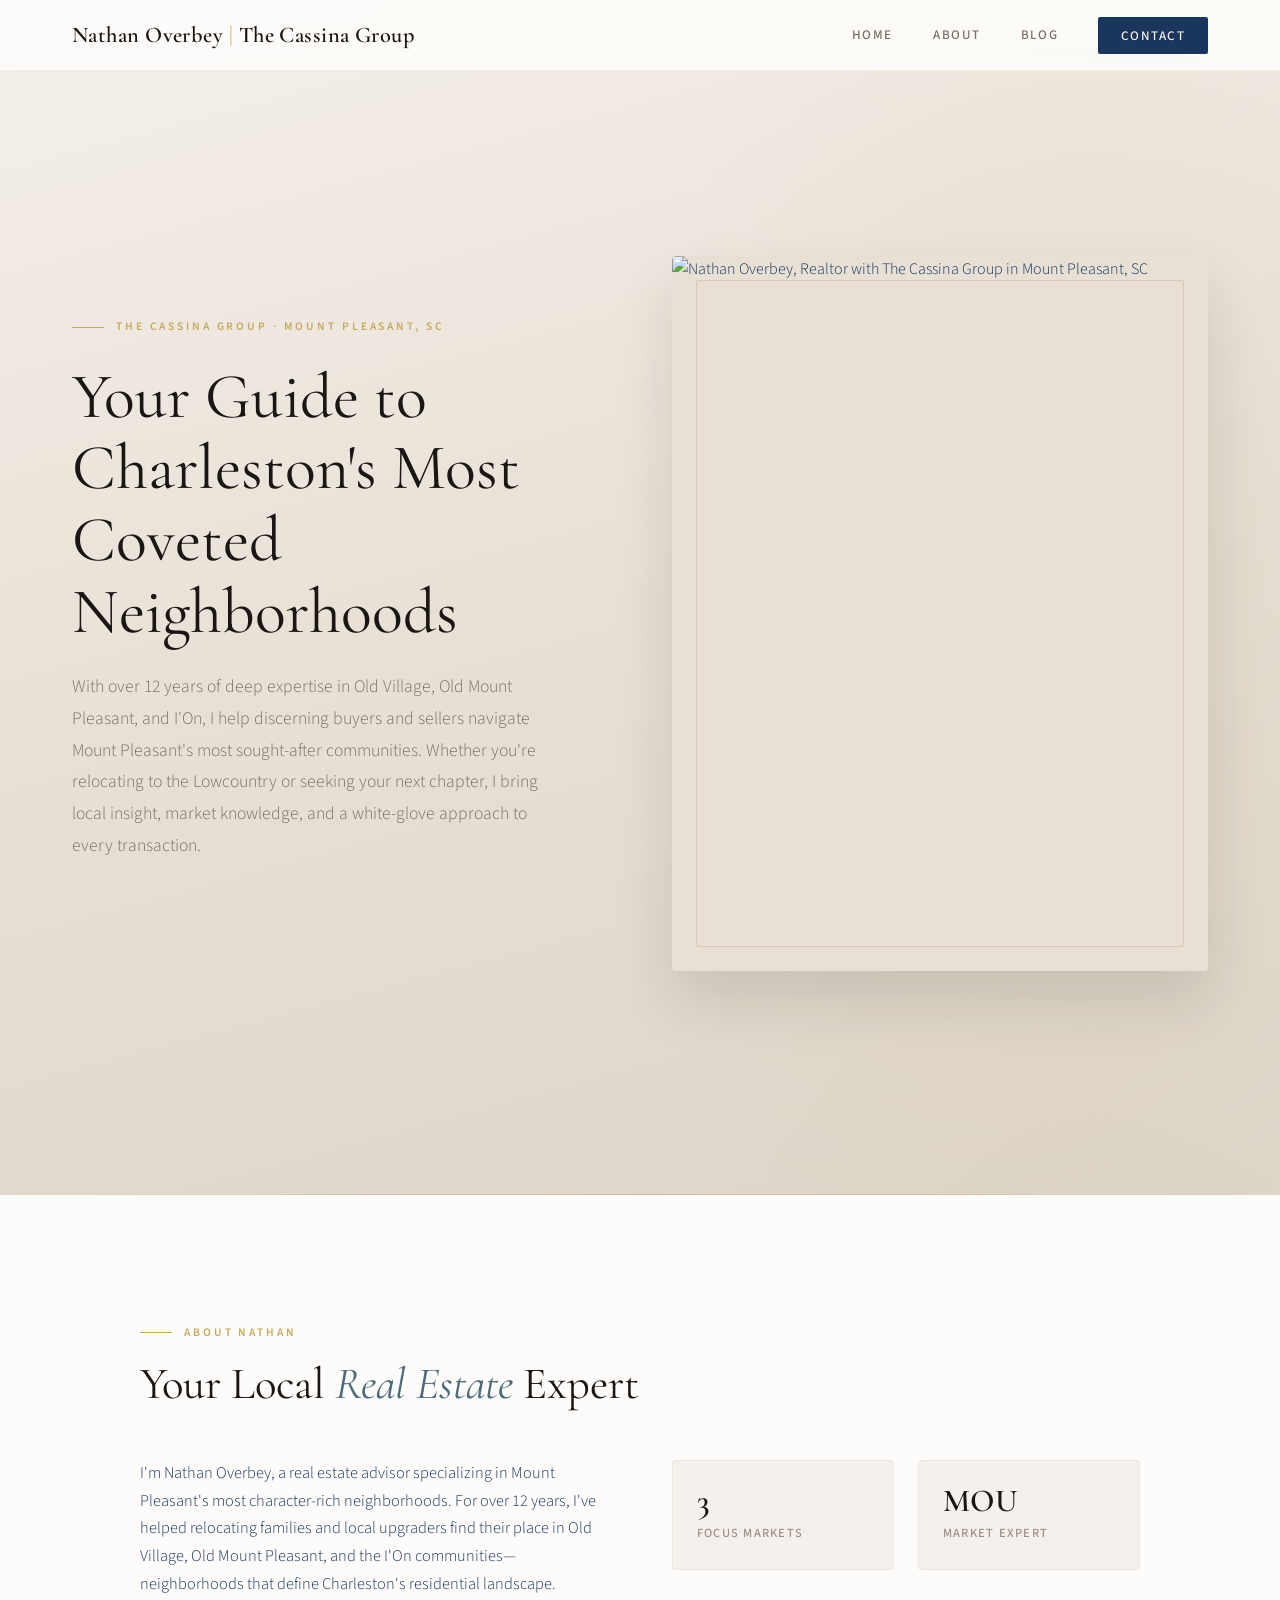
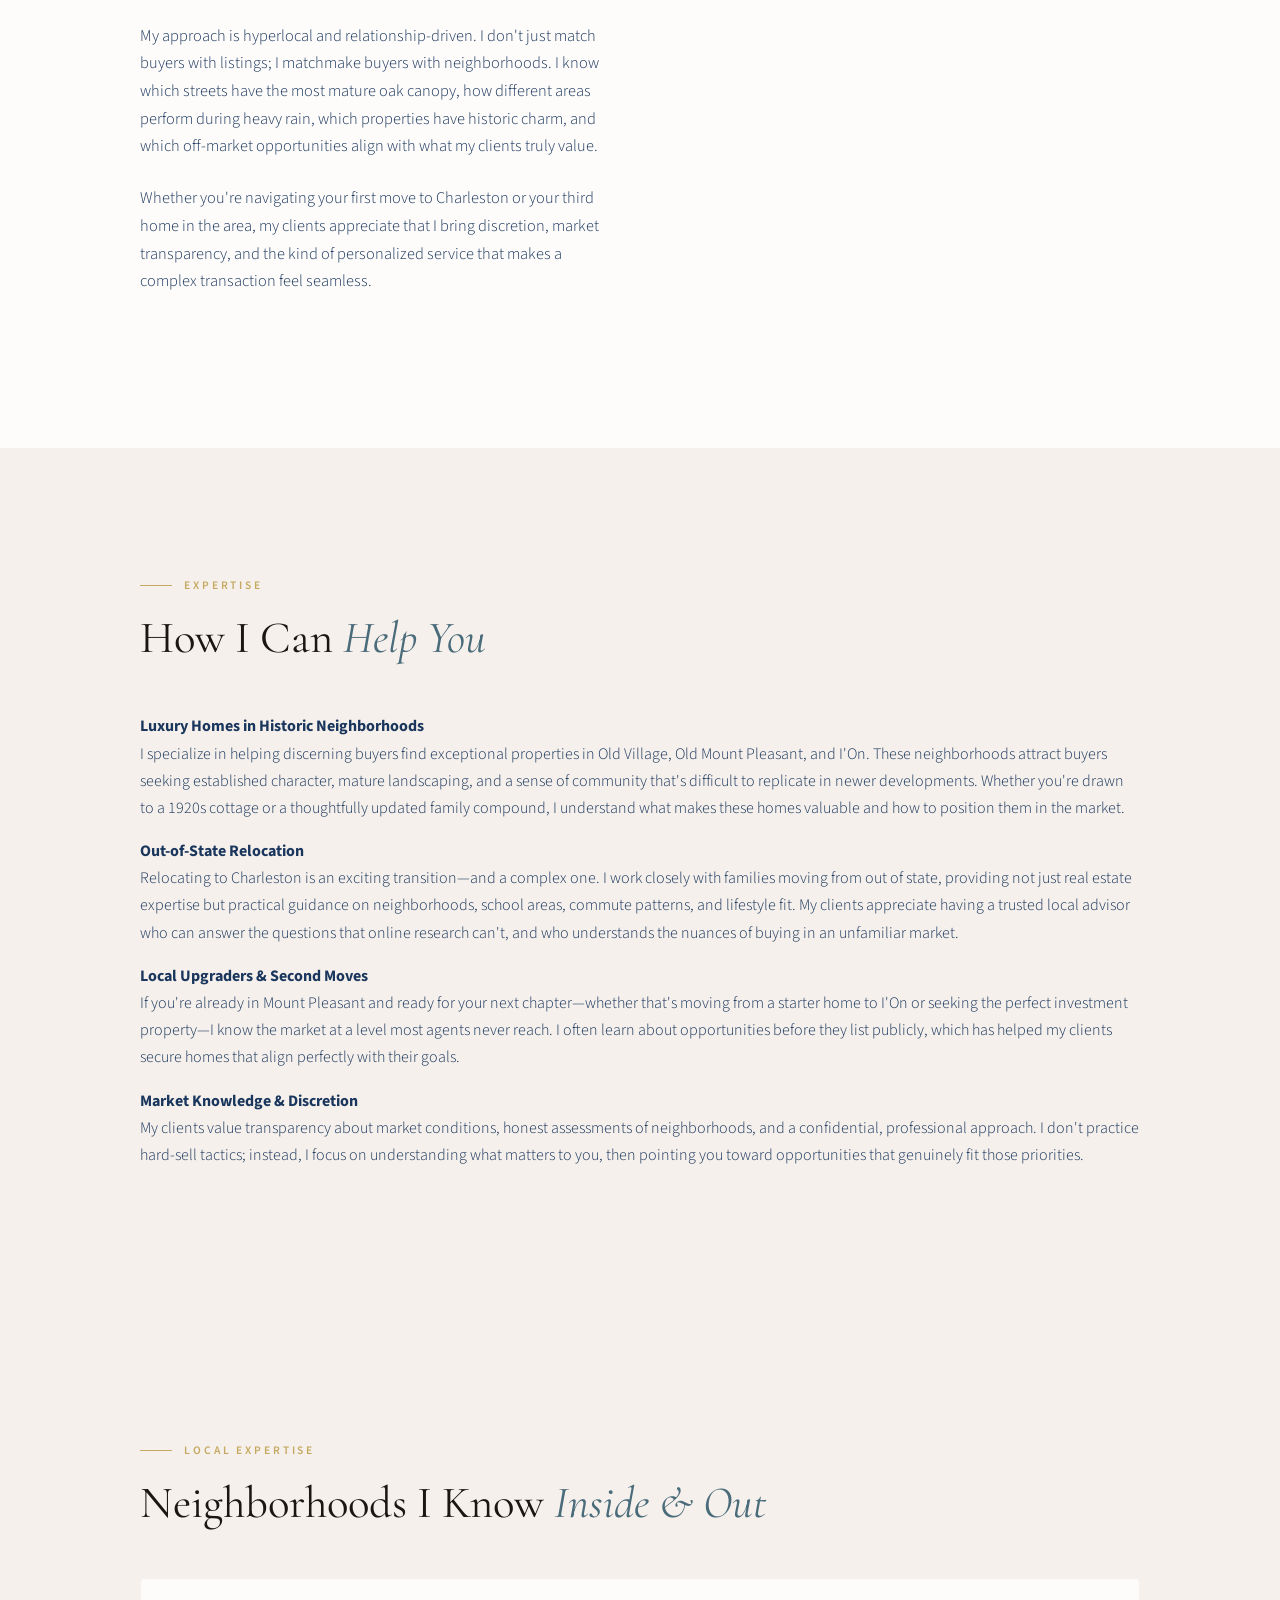
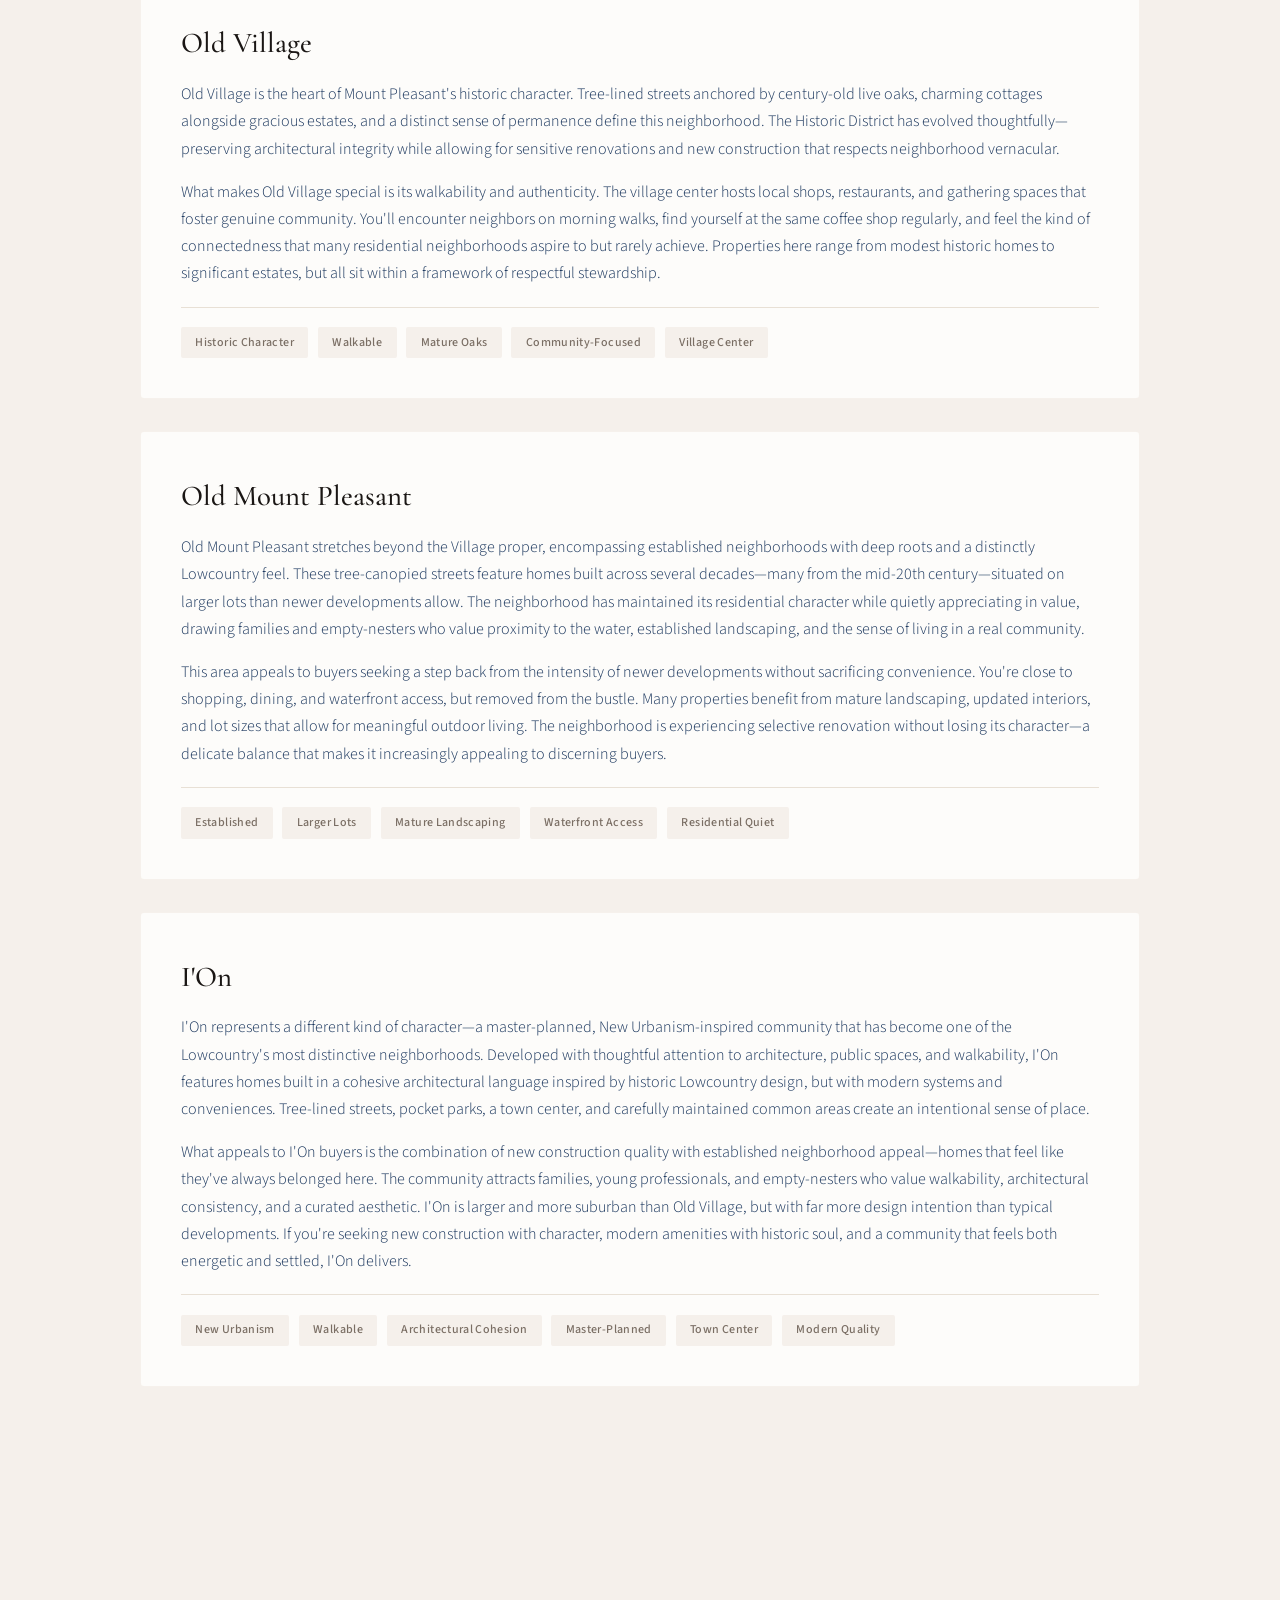
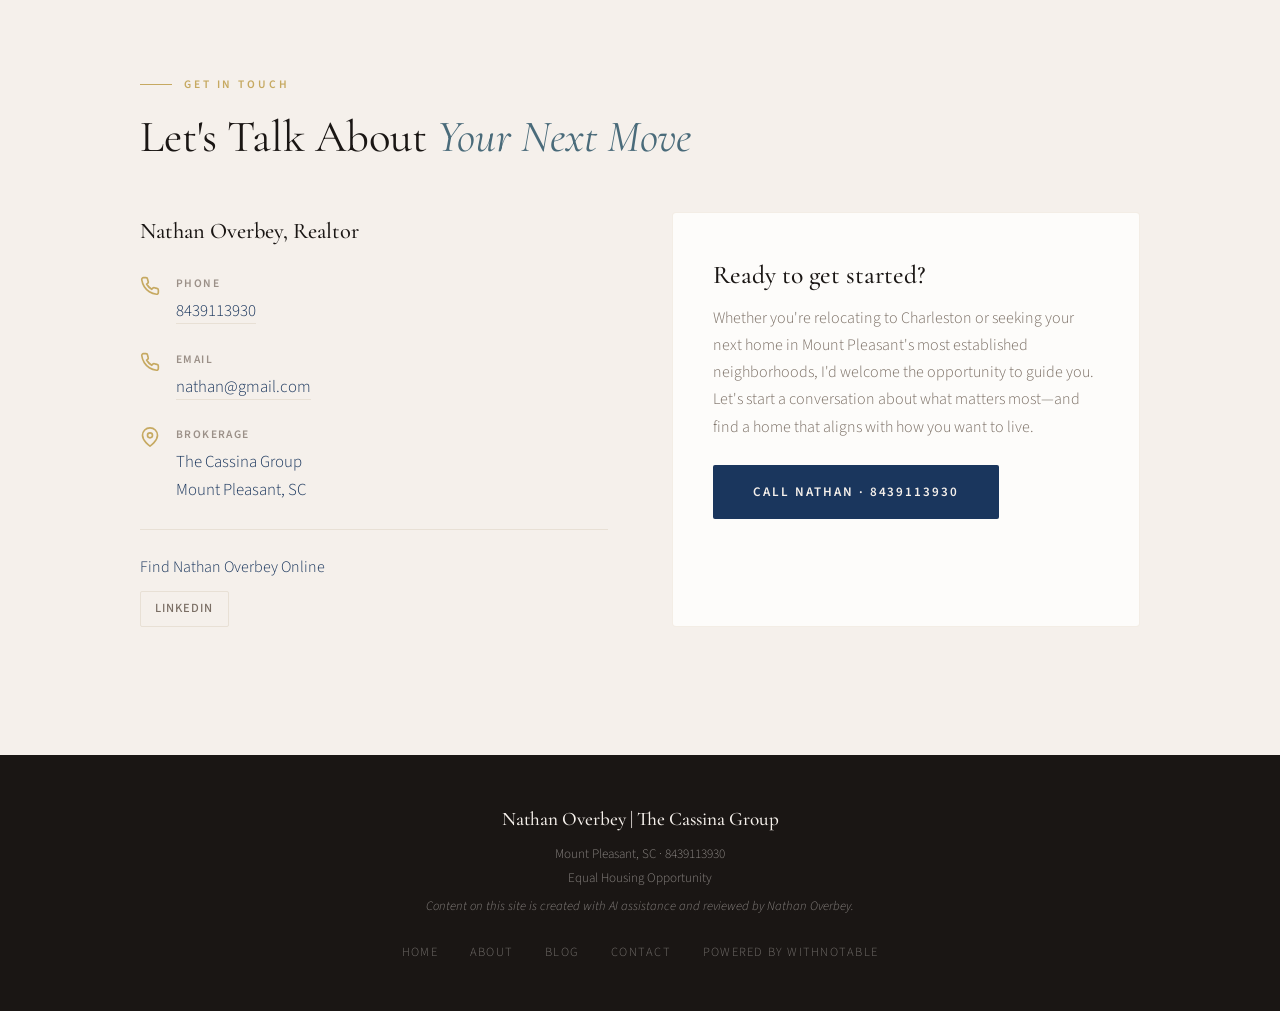
==== index.html @ 2aa5ebca "Initial site deployment via withNotable" ====
<!DOCTYPE html>
<html lang="en">
<head>
    <meta charset="UTF-8">
    <meta name="viewport" content="width=device-width, initial-scale=1.0">
    <title>Nathan Overbey | Mount Pleasant Real Estate — Old Village, I'On</title>
    <meta name="description" content="Nathan Overbey specializes in Old Village, Old Mount Pleasant, and I'On. 12 years expertise helping luxury buyers find their perfect Mount Pleasant home.">
    <meta name="author" content="Nathan Overbey">
    <meta property="og:title" content="Nathan Overbey | Mount Pleasant Real Estate — Old Village, I'On">
    <meta property="og:description" content="Nathan Overbey specializes in Old Village, Old Mount Pleasant, and I'On. 12 years expertise helping luxury buyers find their perfect Mount Pleasant home.">
    <meta property="og:type" content="website">
    <link rel="preconnect" href="https://fonts.googleapis.com">
    <link rel="preconnect" href="https://fonts.gstatic.com" crossorigin>
    <link href="https://fonts.googleapis.com/css2?family=Cormorant+Garamond:ital,wght@0,400;0,500;0,600;0,700;1,400;1,500&family=Source+Sans+3:wght@300;400;500;600&display=swap" rel="stylesheet">
    <link rel="stylesheet" href="css/styles.css">
    <script type="application/ld+json">
{"@context": "https://schema.org", "@type": "RealEstateAgent", "name": "Nathan Overbey", "image": "https://example.com/images/nathan-overbey.jpg", "description": "Real estate specialist in Mount Pleasant's most coveted neighborhoods with 12 years of hyperlocal expertise", "address": {"@type": "PostalAddress", "addressLocality": "Mount Pleasant", "addressRegion": "SC", "postalCode": "29464", "addressCountry": "US"}, "telephone": "8439113930", "email": "nathan@gmail.com", "url": "https://example.com", "sameAs": ["https://www.linkedin.com/nathanoverbey"], "knowsAbout": ["Old Village", "Old Mount Pleasant", "I'On", "Mount Pleasant Real Estate", "Charleston Luxury Homes", "Lowcountry Living"], "areaServed": [{"@type": "City", "name": "Mount Pleasant", "state": "SC"}, {"@type": "City", "name": "Charleston", "state": "SC"}], "affiliation": {"@type": "Organization", "name": "The Cassina Group"}, "award": ["Five Star Agent", "Top Producer"], "languageCode": ["en", "es"], "jobTitle": "Real Estate Advisor", "yearsOfExperience": "12"}
    </script>
</head>
<body>

    <nav id="navbar">
        <div class="nav-inner">
            <a href="index.html" class="nav-brand">Nathan Overbey <span>|</span> The Cassina Group</a>
            <ul class="nav-links">
                <li><a href="index.html">Home</a></li>
                <li><a href="about.html">About</a></li>
                <li><a href="blog/index.html">Blog</a></li>
                <li><a href="contact.html" class="nav-cta">Contact</a></li>
            </ul>
            <button class="nav-toggle" aria-label="Menu">
                <span></span><span></span><span></span>
            </button>
        </div>
    </nav>

    <!-- HERO -->
    <section class="hero" id="home">
        <div class="hero-inner">
            <div class="hero-content">
                <div class="hero-label">The Cassina Group · Mount Pleasant, SC</div>
                <h1 class="hero-title">Your Guide to Charleston's Most Coveted Neighborhoods</h1>
                <p class="hero-subtitle">With over 12 years of deep expertise in Old Village, Old Mount Pleasant, and I'On, I help discerning buyers and sellers navigate Mount Pleasant's most sought-after communities. Whether you're relocating to the Lowcountry or seeking your next chapter, I bring local insight, market knowledge, and a white-glove approach to every transaction.</p>
            </div>
            <div class="hero-photo">
                <div class="photo-frame">
                    <img src="https://ijkijbhayqvjpgawaogc.supabase.co/storage/v1/object/public/agent-assets/efa6696c-0abc-4304-bff8-26263e5d5e15/1773934019090.jpeg" alt="Nathan Overbey, Realtor with The Cassina Group in Mount Pleasant, SC" width="600" height="900" loading="eager">
                </div>
            </div>
        </div>
    </section>

    <!-- ABOUT -->
    <section class="about" id="about">
        <div class="section-inner">
            <div class="section-label">About Nathan</div>
            <h2 class="section-title">Your Local <em>Real Estate</em> Expert</h2>
            <div class="about-grid">
                <div class="about-text fade-in">
                    <p>I'm Nathan Overbey, a real estate advisor specializing in Mount Pleasant's most character-rich neighborhoods. For over 12 years, I've helped relocating families and local upgraders find their place in Old Village, Old Mount Pleasant, and the I'On communities—neighborhoods that define Charleston's residential landscape.</p><p>My approach is hyperlocal and relationship-driven. I don't just match buyers with listings; I matchmake buyers with neighborhoods. I know which streets have the most mature oak canopy, how different areas perform during heavy rain, which properties have historic charm, and which off-market opportunities align with what my clients truly value.</p><p>Whether you're navigating your first move to Charleston or your third home in the area, my clients appreciate that I bring discretion, market transparency, and the kind of personalized service that makes a complex transaction feel seamless.</p>
                </div>
                <div class="about-stats fade-in">
                    <div class="stat-card">
                        <div class="stat-value">3</div>
                        <div class="stat-label">Focus Markets</div>
                    </div>
                    <div class="stat-card">
                        <div class="stat-value">MOU</div>
                        <div class="stat-label">Market Expert</div>
                    </div>
                </div>
            </div>
        </div>
    </section>

    <!-- SPECIALTIES -->
    <section class="specialties">
        <div class="section-inner">
            <div class="section-label">Expertise</div>
            <h2 class="section-title">How I Can <em>Help You</em></h2>
            <div class="specialties-content fade-in">
                <p><strong>Luxury Homes in Historic Neighborhoods</strong><br>I specialize in helping discerning buyers find exceptional properties in Old Village, Old Mount Pleasant, and I'On. These neighborhoods attract buyers seeking established character, mature landscaping, and a sense of community that's difficult to replicate in newer developments. Whether you're drawn to a 1920s cottage or a thoughtfully updated family compound, I understand what makes these homes valuable and how to position them in the market.</p><p><strong>Out-of-State Relocation</strong><br>Relocating to Charleston is an exciting transition—and a complex one. I work closely with families moving from out of state, providing not just real estate expertise but practical guidance on neighborhoods, school areas, commute patterns, and lifestyle fit. My clients appreciate having a trusted local advisor who can answer the questions that online research can't, and who understands the nuances of buying in an unfamiliar market.</p><p><strong>Local Upgraders & Second Moves</strong><br>If you're already in Mount Pleasant and ready for your next chapter—whether that's moving from a starter home to I'On or seeking the perfect investment property—I know the market at a level most agents never reach. I often learn about opportunities before they list publicly, which has helped my clients secure homes that align perfectly with their goals.</p><p><strong>Market Knowledge & Discretion</strong><br>My clients value transparency about market conditions, honest assessments of neighborhoods, and a confidential, professional approach. I don't practice hard-sell tactics; instead, I focus on understanding what matters to you, then pointing you toward opportunities that genuinely fit those priorities.</p>
            </div>
        </div>
    </section>

    <!-- NEIGHBORHOODS -->
    <section class="neighborhoods" id="neighborhoods">
        <div class="section-inner">
            <div class="section-label">Local Expertise</div>
            <h2 class="section-title">Neighborhoods I Know <em>Inside &amp; Out</em></h2>
            <div class="neighborhood-card fade-in"><h3>Old Village</h3><p>Old Village is the heart of Mount Pleasant's historic character. Tree-lined streets anchored by century-old live oaks, charming cottages alongside gracious estates, and a distinct sense of permanence define this neighborhood. The Historic District has evolved thoughtfully—preserving architectural integrity while allowing for sensitive renovations and new construction that respects neighborhood vernacular.</p><p>What makes Old Village special is its walkability and authenticity. The village center hosts local shops, restaurants, and gathering spaces that foster genuine community. You'll encounter neighbors on morning walks, find yourself at the same coffee shop regularly, and feel the kind of connectedness that many residential neighborhoods aspire to but rarely achieve. Properties here range from modest historic homes to significant estates, but all sit within a framework of respectful stewardship.</p><div class="neighborhood-highlights"><span class="highlight-tag">Historic Character</span><span class="highlight-tag">Walkable</span><span class="highlight-tag">Mature Oaks</span><span class="highlight-tag">Community-Focused</span><span class="highlight-tag">Village Center</span></div></div><div class="neighborhood-card fade-in"><h3>Old Mount Pleasant</h3><p>Old Mount Pleasant stretches beyond the Village proper, encompassing established neighborhoods with deep roots and a distinctly Lowcountry feel. These tree-canopied streets feature homes built across several decades—many from the mid-20th century—situated on larger lots than newer developments allow. The neighborhood has maintained its residential character while quietly appreciating in value, drawing families and empty-nesters who value proximity to the water, established landscaping, and the sense of living in a real community.</p><p>This area appeals to buyers seeking a step back from the intensity of newer developments without sacrificing convenience. You're close to shopping, dining, and waterfront access, but removed from the bustle. Many properties benefit from mature landscaping, updated interiors, and lot sizes that allow for meaningful outdoor living. The neighborhood is experiencing selective renovation without losing its character—a delicate balance that makes it increasingly appealing to discerning buyers.</p><div class="neighborhood-highlights"><span class="highlight-tag">Established</span><span class="highlight-tag">Larger Lots</span><span class="highlight-tag">Mature Landscaping</span><span class="highlight-tag">Waterfront Access</span><span class="highlight-tag">Residential Quiet</span></div></div><div class="neighborhood-card fade-in"><h3>I'On</h3><p>I'On represents a different kind of character—a master-planned, New Urbanism-inspired community that has become one of the Lowcountry's most distinctive neighborhoods. Developed with thoughtful attention to architecture, public spaces, and walkability, I'On features homes built in a cohesive architectural language inspired by historic Lowcountry design, but with modern systems and conveniences. Tree-lined streets, pocket parks, a town center, and carefully maintained common areas create an intentional sense of place.</p><p>What appeals to I'On buyers is the combination of new construction quality with established neighborhood appeal—homes that feel like they've always belonged here. The community attracts families, young professionals, and empty-nesters who value walkability, architectural consistency, and a curated aesthetic. I'On is larger and more suburban than Old Village, but with far more design intention than typical developments. If you're seeking new construction with character, modern amenities with historic soul, and a community that feels both energetic and settled, I'On delivers.</p><div class="neighborhood-highlights"><span class="highlight-tag">New Urbanism</span><span class="highlight-tag">Walkable</span><span class="highlight-tag">Architectural Cohesion</span><span class="highlight-tag">Master-Planned</span><span class="highlight-tag">Town Center</span><span class="highlight-tag">Modern Quality</span></div></div>
        </div>
    </section>

    

    

    <!-- CONTACT -->
    <section class="contact" id="contact">
        <div class="section-inner">
            <div class="section-label">Get In Touch</div>
            <h2 class="section-title">Let's Talk About <em>Your Next Move</em></h2>
            <div class="contact-grid">

            <div class="contact-info">
                <h3>Nathan Overbey, Realtor</h3>
                <div class="contact-detail">
                    <svg viewBox="0 0 24 24" fill="none" stroke="currentColor" stroke-width="2"><path d="M22 16.92v3a2 2 0 01-2.18 2 19.79 19.79 0 01-8.63-3.07 19.5 19.5 0 01-6-6 19.79 19.79 0 01-3.07-8.67A2 2 0 014.11 2h3a2 2 0 012 1.72c.127.96.361 1.903.7 2.81a2 2 0 01-.45 2.11L8.09 9.91a16 16 0 006 6l1.27-1.27a2 2 0 012.11-.45c.907.339 1.85.573 2.81.7A2 2 0 0122 16.92z"/></svg>
                    <div>
                        <div class="detail-label">Phone</div>
                        <div class="detail-value"><a href="tel:8439113930">8439113930</a></div>
                    </div>
                </div>
                <div class="contact-detail">
                    <svg viewBox="0 0 24 24" fill="none" stroke="currentColor" stroke-width="2"><path d="M22 16.92v3a2 2 0 01-2.18 2 19.79 19.79 0 01-8.63-3.07 19.5 19.5 0 01-6-6 19.79 19.79 0 01-3.07-8.67A2 2 0 014.11 2h3a2 2 0 012 1.72c.127.96.361 1.903.7 2.81a2 2 0 01-.45 2.11L8.09 9.91a16 16 0 006 6l1.27-1.27a2 2 0 012.11-.45c.907.339 1.85.573 2.81.7A2 2 0 0122 16.92z"/></svg>
                    <div>
                        <div class="detail-label">Email</div>
                        <div class="detail-value"><a href="mailto:nathan@gmail.com">nathan@gmail.com</a></div>
                    </div>
                </div>
                <div class="contact-detail">
                    <svg viewBox="0 0 24 24" fill="none" stroke="currentColor" stroke-width="2"><path d="M21 10c0 7-9 13-9 13s-9-6-9-13a9 9 0 0118 0z"/><circle cx="12" cy="10" r="3"/></svg>
                    <div>
                        <div class="detail-label">Brokerage</div>
                        <div class="detail-value">The Cassina Group<br>Mount Pleasant, SC</div>
                    </div>
                </div>
                
                <div class="contact-profiles">
                    <div class="detail-label" style="margin-bottom:0.6rem;">Find Nathan Overbey Online</div>
                    <div class="profile-links">
                        <a href="www.linkedin.com/nathanoverbey" target="_blank" rel="noopener noreferrer" class="profile-link">LinkedIn</a>
                    </div>
                </div>
            </div>
                <div class="contact-cta">
                    <h3>Ready to get started?</h3>
                    <p>Whether you're relocating to Charleston or seeking your next home in Mount Pleasant's most established neighborhoods, I'd welcome the opportunity to guide you. Let's start a conversation about what matters most—and find a home that aligns with how you want to live.</p>
                    <p style="margin-top:1.5rem;"><a href="tel:8439113930" class="btn-primary">Call Nathan · 8439113930</a></p>
                </div>
            </div>
        </div>
    </section>

    <footer>
        <div class="footer-brand">Nathan Overbey | The Cassina Group</div>
        <p>
            Mount Pleasant, SC · 8439113930<br>
            Equal Housing Opportunity
        </p>
        <p style="margin-top:4px;font-style:italic;font-size:0.8rem;">Content on this site is created with AI assistance and reviewed by Nathan Overbey.</p>
        <div class="footer-links">
            <a href="index.html">Home</a>
            <a href="about.html">About</a>
            <a href="blog/index.html">Blog</a>
            <a href="contact.html">Contact</a>
            <a href="https://withnotable.ai">Powered by withNotable</a>
        </div>
    </footer>

    <script>
        // Scroll-triggered fade-in
        const observer = new IntersectionObserver((entries) => {
            entries.forEach(entry => { if (entry.isIntersecting) entry.target.classList.add('visible'); });
        }, { threshold: 0.1, rootMargin: '0px 0px -50px 0px' });
        document.querySelectorAll('.fade-in').forEach(el => observer.observe(el));

        // Nav scroll state
        window.addEventListener('scroll', () => {
            document.getElementById('navbar').classList.toggle('scrolled', window.scrollY > 50);
        });

        // Hamburger menu
        const navToggle = document.querySelector('.nav-toggle');
        const navLinks = document.querySelector('.nav-links');
        if (navToggle && navLinks) {
            navToggle.addEventListener('click', () => {
                navLinks.classList.toggle('mobile-open');
                navToggle.classList.toggle('active');
            });
            navLinks.querySelectorAll('a').forEach(link => {
                link.addEventListener('click', () => {
                    navLinks.classList.remove('mobile-open');
                    navToggle.classList.remove('active');
                });
            });
        }
    </script>
</body>
</html>
---- css/styles.css ----
/* Notable Editorial v2 — withNotable.ai */
:root {
    --color-cream: #F5F0EB;
    --color-sand: #E8E0D5;
    --color-warm-gray: #9B9088;
    --color-driftwood: #7A6E64;
    --color-deep-earth: #1a365d;
    --color-ink: #1A1614;
    --color-ocean: #4A6B7A;
    --color-ocean-light: #6B8FA0;
    --color-gold: #c6a961;
    --color-gold-light: #D4B896;
    --color-white: #FDFCFA;

    --font-display: 'Cormorant Garamond', Georgia, serif;
    --font-body: 'Source Sans 3', 'Segoe UI', sans-serif;

    --space-xs: 0.5rem;
    --space-sm: 1rem;
    --space-md: 1.5rem;
    --space-lg: 3rem;
    --space-xl: 5rem;
    --space-2xl: 8rem;
}

*, *::before, *::after { box-sizing: border-box; margin: 0; padding: 0; }
html { scroll-behavior: smooth; font-size: 16px; }

body {
    font-family: var(--font-body);
    color: var(--color-deep-earth);
    background-color: var(--color-cream);
    line-height: 1.7;
    font-weight: 300;
    -webkit-font-smoothing: antialiased;
}

a { color: inherit; text-decoration: none; }
img { max-width: 100%; height: auto; display: block; }

/* ===== NAVIGATION ===== */
nav {
    position: fixed;
    top: 0;
    width: 100%;
    z-index: 100;
    background: rgba(253, 252, 250, 0.92);
    backdrop-filter: blur(20px);
    -webkit-backdrop-filter: blur(20px);
    border-bottom: 1px solid rgba(184, 149, 106, 0.15);
    transition: all 0.4s ease;
}
nav.scrolled { box-shadow: 0 4px 30px rgba(26, 22, 20, 0.06); }

.nav-inner {
    max-width: 1200px;
    margin: 0 auto;
    padding: 1rem 2rem;
    display: flex;
    justify-content: space-between;
    align-items: center;
}
.nav-brand {
    font-family: var(--font-display);
    font-size: 1.4rem;
    font-weight: 600;
    color: var(--color-ink);
    letter-spacing: 0.02em;
}
.nav-brand span { color: var(--color-gold); font-weight: 400; }

.nav-links {
    display: flex;
    list-style: none;
    gap: 2.5rem;
    align-items: center;
}
.nav-links a {
    font-family: var(--font-body);
    font-size: 0.82rem;
    font-weight: 500;
    color: var(--color-driftwood);
    text-transform: uppercase;
    letter-spacing: 0.12em;
    transition: color 0.3s ease;
}
.nav-links a:hover { color: var(--color-ink); }

.nav-cta {
    background: var(--color-deep-earth) !important;
    color: var(--color-cream) !important;
    padding: 0.6rem 1.4rem;
    border-radius: 2px;
    transition: background 0.3s ease !important;
}
.nav-cta:hover { background: var(--color-ink) !important; }

.nav-toggle {
    display: none;
    background: none;
    border: none;
    cursor: pointer;
    padding: 0.5rem;
}
.nav-toggle span {
    display: block;
    width: 24px;
    height: 2px;
    background: var(--color-ink);
    margin: 5px 0;
    transition: 0.3s;
}

/* ===== HERO ===== */
.hero {
    min-height: 100vh;
    display: flex;
    align-items: center;
    position: relative;
    overflow: hidden;
    background: linear-gradient(165deg, var(--color-cream) 0%, var(--color-sand) 50%, #DDD5C8 100%);
}
.hero::before {
    content: '';
    position: absolute;
    top: -20%;
    right: -10%;
    width: 60%;
    height: 140%;
    background: radial-gradient(ellipse, rgba(184, 149, 106, 0.08) 0%, transparent 70%);
    pointer-events: none;
}
.hero::after {
    content: '';
    position: absolute;
    bottom: 0;
    left: 0;
    right: 0;
    height: 1px;
    background: linear-gradient(90deg, transparent, var(--color-gold-light), transparent);
}

.hero-inner {
    max-width: 1200px;
    margin: 0 auto;
    padding: 8rem 2rem 6rem;
    display: grid;
    grid-template-columns: 1fr 1fr;
    gap: 4rem;
    align-items: center;
}
.hero-content { animation: fadeInUp 1s ease 0.3s both; }

.hero-label {
    font-family: var(--font-body);
    font-size: 0.72rem;
    font-weight: 600;
    text-transform: uppercase;
    letter-spacing: 0.25em;
    color: var(--color-gold);
    margin-bottom: var(--space-md);
    display: flex;
    align-items: center;
    gap: 0.75rem;
}
.hero-label::before {
    content: '';
    width: 2rem;
    height: 1px;
    background: var(--color-gold);
}

.hero-title {
    font-family: var(--font-display);
    font-size: clamp(2.8rem, 5vw, 4.2rem);
    font-weight: 400;
    line-height: 1.12;
    color: var(--color-ink);
    margin-bottom: var(--space-md);
}
.hero-title em { font-style: italic; color: var(--color-ocean); }

.hero-subtitle {
    font-size: 1.1rem;
    font-weight: 300;
    color: var(--color-driftwood);
    line-height: 1.8;
    max-width: 480px;
    margin-bottom: var(--space-lg);
}

.hero-credentials {
    display: flex;
    gap: 2rem;
    flex-wrap: wrap;
}
.credential {
    display: flex;
    align-items: center;
    gap: 0.5rem;
    font-size: 0.8rem;
    font-weight: 500;
    color: var(--color-driftwood);
}
.credential svg { width: 16px; height: 16px; color: var(--color-gold); }

.hero-photo { position: relative; animation: fadeInUp 1s ease 0.5s both; }
.photo-frame {
    position: relative;
    aspect-ratio: 3/4;
    background: var(--color-sand);
    border-radius: 4px;
    overflow: hidden;
    box-shadow: 0 30px 60px rgba(26, 22, 20, 0.12);
}
.photo-frame img {
    width: 100%;
    height: 100%;
    object-fit: cover;
    border-radius: 4px;
}
.photo-frame::after {
    content: '';
    position: absolute;
    top: 1.5rem;
    left: 1.5rem;
    right: 1.5rem;
    bottom: 1.5rem;
    border: 1px solid rgba(184, 149, 106, 0.3);
    border-radius: 2px;
    pointer-events: none;
}
.photo-placeholder {
    width: 100%;
    height: 100%;
    display: flex;
    flex-direction: column;
    align-items: center;
    justify-content: center;
    background: linear-gradient(145deg, var(--color-sand), #D6CCC1);
    color: var(--color-warm-gray);
    font-family: var(--font-display);
    font-size: 1.1rem;
    gap: 0.5rem;
    min-height: 400px;
}

/* ===== SECTIONS ===== */
section { padding: var(--space-2xl) 2rem; }
.section-inner { max-width: 1000px; margin: 0 auto; }
.section-wide { max-width: 1200px; margin: 0 auto; }

.section-label {
    font-family: var(--font-body);
    font-size: 0.72rem;
    font-weight: 600;
    text-transform: uppercase;
    letter-spacing: 0.25em;
    color: var(--color-gold);
    margin-bottom: var(--space-sm);
    display: flex;
    align-items: center;
    gap: 0.75rem;
}
.section-label::before {
    content: '';
    width: 2rem;
    height: 1px;
    background: var(--color-gold);
}

.section-title {
    font-family: var(--font-display);
    font-size: clamp(2rem, 3.5vw, 2.8rem);
    font-weight: 400;
    line-height: 1.2;
    color: var(--color-ink);
    margin-bottom: var(--space-lg);
}
.section-title em { font-style: italic; color: var(--color-ocean); }

/* ===== ABOUT ===== */
.about { background: var(--color-white); }
.about-grid {
    display: grid;
    grid-template-columns: 1fr 1fr;
    gap: 4rem;
    margin-top: var(--space-lg);
}
.about-text p {
    margin-bottom: 1.5rem;
    font-size: 1.02rem;
    color: var(--color-deep-earth);
}
.about-stats {
    display: grid;
    grid-template-columns: 1fr 1fr;
    gap: 1.5rem;
    align-content: start;
}
.stat-card {
    background: var(--color-cream);
    padding: 1.5rem;
    border-radius: 4px;
    border: 1px solid rgba(184, 149, 106, 0.12);
}
.stat-card .stat-value {
    font-family: var(--font-display);
    font-size: 2rem;
    font-weight: 600;
    color: var(--color-ink);
    line-height: 1;
}
.stat-card .stat-label {
    font-size: 0.78rem;
    font-weight: 500;
    color: var(--color-warm-gray);
    text-transform: uppercase;
    letter-spacing: 0.1em;
    margin-top: 0.4rem;
}

/* ===== SPECIALTIES ===== */
.specialties { background: var(--color-cream); }
.specialties-content { margin-top: var(--space-lg); }
.specialties-content p {
    margin-bottom: 1rem;
    font-size: 1rem;
    color: var(--color-deep-earth);
}

/* ===== NEIGHBORHOODS ===== */
.neighborhoods { background: var(--color-cream); }
.neighborhood-card {
    background: var(--color-white);
    border-radius: 4px;
    padding: 2.5rem;
    margin-bottom: 2rem;
    border: 1px solid rgba(184, 149, 106, 0.1);
    transition: box-shadow 0.4s ease;
}
.neighborhood-card:hover { box-shadow: 0 8px 40px rgba(26, 22, 20, 0.06); }
.neighborhood-card h3 {
    font-family: var(--font-display);
    font-size: 1.8rem;
    font-weight: 500;
    color: var(--color-ink);
    margin-bottom: 0.8rem;
}
.neighborhood-card p {
    font-size: 1rem;
    color: var(--color-deep-earth);
    margin-bottom: 1rem;
}
.neighborhood-highlights {
    display: flex;
    flex-wrap: wrap;
    gap: 0.6rem;
    margin-top: 1.2rem;
    padding-top: 1.2rem;
    border-top: 1px solid var(--color-sand);
}
.highlight-tag {
    font-size: 0.75rem;
    font-weight: 500;
    padding: 0.35rem 0.9rem;
    background: var(--color-cream);
    color: var(--color-driftwood);
    border-radius: 2px;
    letter-spacing: 0.03em;
}

/* ===== FAQ ===== */
.faq { background: var(--color-white); }
.faq-item {
    border-bottom: 1px solid var(--color-sand);
    padding: 2rem 0;
}
.faq-item:first-child { border-top: 1px solid var(--color-sand); }
.faq-question {
    font-family: var(--font-display);
    font-size: 1.35rem;
    font-weight: 500;
    color: var(--color-ink);
    cursor: pointer;
    display: flex;
    justify-content: space-between;
    align-items: center;
    gap: 1rem;
    background: none;
    border: none;
    width: 100%;
    text-align: left;
    padding: 0;
}
.faq-question::after {
    content: '+';
    font-family: var(--font-body);
    font-size: 1.5rem;
    font-weight: 300;
    color: var(--color-gold);
    flex-shrink: 0;
    transition: transform 0.3s ease;
}
.faq-item.open .faq-question::after { transform: rotate(45deg); }
.faq-answer {
    max-height: 0;
    overflow: hidden;
    transition: max-height 0.4s ease, padding 0.4s ease;
}
.faq-item.open .faq-answer {
    max-height: 500px;
    padding-top: 1rem;
}
.faq-answer p {
    font-size: 1rem;
    color: var(--color-deep-earth);
    line-height: 1.8;
}

/* ===== TESTIMONIALS ===== */
.testimonials {
    background: var(--color-deep-earth);
    color: var(--color-cream);
}
.testimonials .section-label { color: var(--color-gold-light); }
.testimonials .section-label::before { background: var(--color-gold-light); }
.testimonials .section-title { color: var(--color-cream); }

.testimonial-grid {
    display: grid;
    grid-template-columns: repeat(2, 1fr);
    gap: 2rem;
    margin-top: var(--space-lg);
}
.testimonial-card {
    background: rgba(253, 252, 250, 0.05);
    border: 1px solid rgba(253, 252, 250, 0.08);
    border-radius: 4px;
    padding: 2rem;
}
.testimonial-card blockquote {
    font-family: var(--font-display);
    font-size: 1.1rem;
    font-weight: 400;
    font-style: italic;
    line-height: 1.7;
    color: rgba(245, 240, 235, 0.9);
    margin-bottom: 1.2rem;
}
.testimonial-card cite {
    font-family: var(--font-body);
    font-style: normal;
    font-size: 0.82rem;
    font-weight: 500;
    color: var(--color-gold-light);
    letter-spacing: 0.05em;
}

/* ===== CONTACT ===== */
.contact { background: var(--color-cream); }
.contact-grid {
    display: grid;
    grid-template-columns: 1fr 1fr;
    gap: 4rem;
    margin-top: var(--space-lg);
}
.contact-info h3 {
    font-family: var(--font-display);
    font-size: 1.4rem;
    font-weight: 500;
    color: var(--color-ink);
    margin-bottom: 1.5rem;
}
.contact-detail {
    display: flex;
    align-items: flex-start;
    gap: 1rem;
    margin-bottom: 1.5rem;
}
.contact-detail svg {
    width: 20px;
    height: 20px;
    color: var(--color-gold);
    flex-shrink: 0;
    margin-top: 2px;
}
.contact-detail .detail-label {
    font-size: 0.72rem;
    font-weight: 600;
    text-transform: uppercase;
    letter-spacing: 0.12em;
    color: var(--color-warm-gray);
    margin-bottom: 0.2rem;
}
.contact-detail .detail-value {
    font-size: 1.05rem;
    color: var(--color-deep-earth);
}
.contact-detail .detail-value a {
    color: var(--color-deep-earth);
    border-bottom: 1px solid var(--color-sand);
    transition: border-color 0.3s ease;
}
.contact-detail .detail-value a:hover { border-color: var(--color-gold); }

.contact-profiles {
    margin-top: 1.5rem;
    padding-top: 1.5rem;
    border-top: 1px solid var(--color-sand);
}
.profile-links {
    display: flex;
    flex-wrap: wrap;
    gap: 0.5rem;
}
.profile-link {
    display: inline-block;
    font-size: 0.78rem;
    font-weight: 500;
    color: var(--color-driftwood);
    text-transform: uppercase;
    letter-spacing: 0.08em;
    padding: 0.4rem 0.9rem;
    border: 1px solid var(--color-sand);
    border-radius: 2px;
    transition: all 0.3s ease;
}
.profile-link:hover {
    color: var(--color-ink);
    border-color: var(--color-gold);
    background: rgba(184, 149, 106, 0.05);
}

.contact-cta {
    background: var(--color-white);
    padding: 2.5rem;
    border-radius: 4px;
    border: 1px solid rgba(184, 149, 106, 0.15);
}
.contact-cta h3 {
    font-family: var(--font-display);
    font-size: 1.6rem;
    font-weight: 500;
    color: var(--color-ink);
    margin-bottom: 0.5rem;
}
.contact-cta p {
    color: var(--color-driftwood);
    margin-bottom: 1.5rem;
}

.btn-primary {
    display: inline-block;
    background: var(--color-deep-earth);
    color: var(--color-cream);
    font-family: var(--font-body);
    font-size: 0.82rem;
    font-weight: 600;
    text-transform: uppercase;
    letter-spacing: 0.15em;
    padding: 1rem 2.5rem;
    border: none;
    border-radius: 2px;
    cursor: pointer;
    transition: background 0.3s ease;
}
.btn-primary:hover { background: var(--color-ink); }

/* ===== FOOTER ===== */
footer {
    background: var(--color-ink);
    color: rgba(245, 240, 235, 0.5);
    padding: 3rem 2rem;
    text-align: center;
}
.footer-brand {
    font-family: var(--font-display);
    font-size: 1.2rem;
    font-weight: 500;
    color: var(--color-cream);
    margin-bottom: 0.5rem;
}
footer p { font-size: 0.82rem; line-height: 1.8; }
.footer-links {
    display: flex;
    justify-content: center;
    gap: 2rem;
    margin-top: 1.5rem;
    flex-wrap: wrap;
}
.footer-links a {
    font-size: 0.78rem;
    color: rgba(245, 240, 235, 0.4);
    text-transform: uppercase;
    letter-spacing: 0.1em;
    transition: color 0.3s ease;
}
.footer-links a:hover { color: var(--color-gold-light); }

/* ===== BLOG INDEX ===== */
.page-header {
    padding: 10rem 2rem 4rem;
    background: linear-gradient(165deg, var(--color-cream) 0%, var(--color-sand) 50%, #DDD5C8 100%);
    position: relative;
}
.page-header::after {
    content: '';
    position: absolute;
    bottom: 0;
    left: 0;
    right: 0;
    height: 1px;
    background: linear-gradient(90deg, transparent, var(--color-gold-light), transparent);
}
.header-inner { max-width: 800px; margin: 0 auto; }
.page-label {
    font-size: 0.72rem;
    font-weight: 600;
    text-transform: uppercase;
    letter-spacing: 0.25em;
    color: var(--color-gold);
    margin-bottom: 1rem;
    display: flex;
    align-items: center;
    gap: 0.75rem;
}
.page-label::before { content: ''; width: 2rem; height: 1px; background: var(--color-gold); }
.page-title {
    font-family: var(--font-display);
    font-size: clamp(2.2rem, 4vw, 3.2rem);
    font-weight: 400;
    line-height: 1.15;
    color: var(--color-ink);
    margin-bottom: 1rem;
}
.page-title em { font-style: italic; color: var(--color-ocean); }
.page-subtitle {
    font-size: 1.1rem;
    font-weight: 300;
    color: var(--color-driftwood);
    max-width: 600px;
    line-height: 1.8;
}

.blog-section { padding: 5rem 2rem 8rem; }
.blog-grid { max-width: 900px; margin: 0 auto; }

.blog-card {
    display: grid;
    background: var(--color-white);
    border-radius: 4px;
    border: 1px solid rgba(184, 149, 106, 0.1);
    margin-bottom: 1.5rem;
    overflow: hidden;
    transition: box-shadow 0.4s ease, transform 0.3s ease;
    text-decoration: none;
    color: inherit;
}
.blog-card:hover {
    box-shadow: 0 12px 40px rgba(26, 22, 20, 0.08);
    transform: translateY(-2px);
}
.blog-card-body { padding: 2rem 2.5rem; }
.blog-card-meta {
    display: flex;
    align-items: center;
    gap: 1rem;
    margin-bottom: 0.8rem;
    flex-wrap: wrap;
}
.blog-card-category {
    font-size: 0.7rem;
    font-weight: 600;
    text-transform: uppercase;
    letter-spacing: 0.12em;
    color: var(--color-ocean);
    background: rgba(74, 107, 122, 0.08);
    padding: 0.25rem 0.7rem;
    border-radius: 2px;
}
.blog-card-date { font-size: 0.78rem; color: var(--color-warm-gray); }
.blog-card-title {
    font-family: var(--font-display);
    font-size: 1.6rem;
    font-weight: 500;
    color: var(--color-ink);
    line-height: 1.3;
    margin-bottom: 0.8rem;
    transition: color 0.3s ease;
}
.blog-card:hover .blog-card-title { color: var(--color-ocean); }
.blog-card-excerpt {
    font-size: 0.95rem;
    color: var(--color-driftwood);
    line-height: 1.7;
    margin-bottom: 1.2rem;
}
.blog-card-read {
    font-size: 0.78rem;
    font-weight: 600;
    text-transform: uppercase;
    letter-spacing: 0.12em;
    color: var(--color-gold);
    display: flex;
    align-items: center;
    gap: 0.5rem;
}
.blog-card-read svg { width: 14px; height: 14px; transition: transform 0.3s ease; }
.blog-card:hover .blog-card-read svg { transform: translateX(4px); }

.blog-card-author {
    padding: 1rem 2.5rem;
    border-top: 1px solid var(--color-sand);
}
.blog-card-author-name { font-size: 0.78rem; font-weight: 500; color: var(--color-deep-earth); }
.blog-card-author-title { font-size: 0.72rem; color: var(--color-warm-gray); }

/* ===== BLOG POST ARTICLE ===== */
.article-header {
    padding: 10rem 2rem 3rem;
    background: linear-gradient(165deg, var(--color-cream) 0%, var(--color-sand) 50%, #DDD5C8 100%);
    position: relative;
}
.article-header::after {
    content: '';
    position: absolute;
    bottom: 0;
    left: 0;
    right: 0;
    height: 1px;
    background: linear-gradient(90deg, transparent, var(--color-gold-light), transparent);
}
.article-header-inner { max-width: 760px; margin: 0 auto; }
.article-header .meta-line {
    font-size: 0.78rem;
    color: var(--color-warm-gray);
    margin-bottom: 1rem;
    display: flex;
    align-items: center;
    gap: 1rem;
}
.article-header h1 {
    font-family: var(--font-display);
    font-size: clamp(1.8rem, 3vw, 2.5rem);
    font-weight: 400;
    line-height: 1.2;
    color: var(--color-ink);
}

.article-body {
    max-width: 760px;
    margin: 0 auto;
    padding: 3rem 2rem 5rem;
}
.article-body p {
    margin-bottom: 1.5rem;
    font-size: 1.05rem;
    color: var(--color-deep-earth);
    line-height: 1.8;
}
.article-body h2 {
    font-family: var(--font-display);
    font-size: 1.8rem;
    font-weight: 500;
    color: var(--color-ink);
    margin: 2.5rem 0 1rem;
}
.article-body h3 {
    font-family: var(--font-display);
    font-size: 1.4rem;
    font-weight: 500;
    color: var(--color-ink);
    margin: 2rem 0 0.8rem;
}
.article-body ul, .article-body ol {
    margin: 0 0 1.5rem 1.5rem;
    color: var(--color-deep-earth);
}
.article-body li { margin-bottom: 0.5rem; font-size: 1.02rem; }
.article-body blockquote {
    border-left: 3px solid var(--color-gold);
    padding: 1rem 1.5rem;
    margin: 1.5rem 0;
    font-family: var(--font-display);
    font-size: 1.15rem;
    font-style: italic;
    color: var(--color-driftwood);
    background: var(--color-cream);
    border-radius: 0 4px 4px 0;
}

/* ===== ANIMATIONS ===== */
@keyframes fadeInUp {
    from { opacity: 0; transform: translateY(30px); }
    to { opacity: 1; transform: translateY(0); }
}
.fade-in {
    opacity: 0;
    transform: translateY(20px);
    transition: opacity 0.8s ease, transform 0.8s ease;
}
.fade-in.visible { opacity: 1; transform: translateY(0); }

/* ===== RESPONSIVE ===== */
@media (max-width: 768px) {
    .hero-inner {
        grid-template-columns: 1fr;
        padding: 7rem 1.5rem 4rem;
        gap: 2.5rem;
    }
    .hero-photo { order: -1; max-width: 300px; margin: 0 auto; }
    .about-grid { grid-template-columns: 1fr; gap: 2.5rem; }
    .testimonial-grid { grid-template-columns: 1fr; }
    .contact-grid { grid-template-columns: 1fr; gap: 2.5rem; }
    .nav-links { display: none; }
    .nav-links.mobile-open {
        display: flex;
        flex-direction: column;
        position: absolute;
        top: 100%;
        left: 0;
        right: 0;
        background: rgba(253, 252, 250, 0.98);
        backdrop-filter: blur(20px);
        -webkit-backdrop-filter: blur(20px);
        padding: 1.5rem 2rem 2rem;
        gap: 1.2rem;
        border-bottom: 1px solid rgba(184, 149, 106, 0.15);
        box-shadow: 0 8px 30px rgba(26, 22, 20, 0.08);
    }
    .nav-toggle { display: block; }
    .nav-toggle.active span:nth-child(1) { transform: rotate(45deg) translate(5px, 5px); }
    .nav-toggle.active span:nth-child(2) { opacity: 0; }
    .nav-toggle.active span:nth-child(3) { transform: rotate(-45deg) translate(5px, -5px); }
    section { padding: var(--space-xl) 1.5rem; }
    .page-header { padding: 8rem 1.5rem 3rem; }
    .blog-section { padding: 3rem 1.5rem 5rem; }
    .blog-card-body { padding: 1.5rem; }
    .blog-card-author { padding: 1rem 1.5rem; }
}

@media print {
    nav { position: static; }
    .hero { min-height: auto; }
}
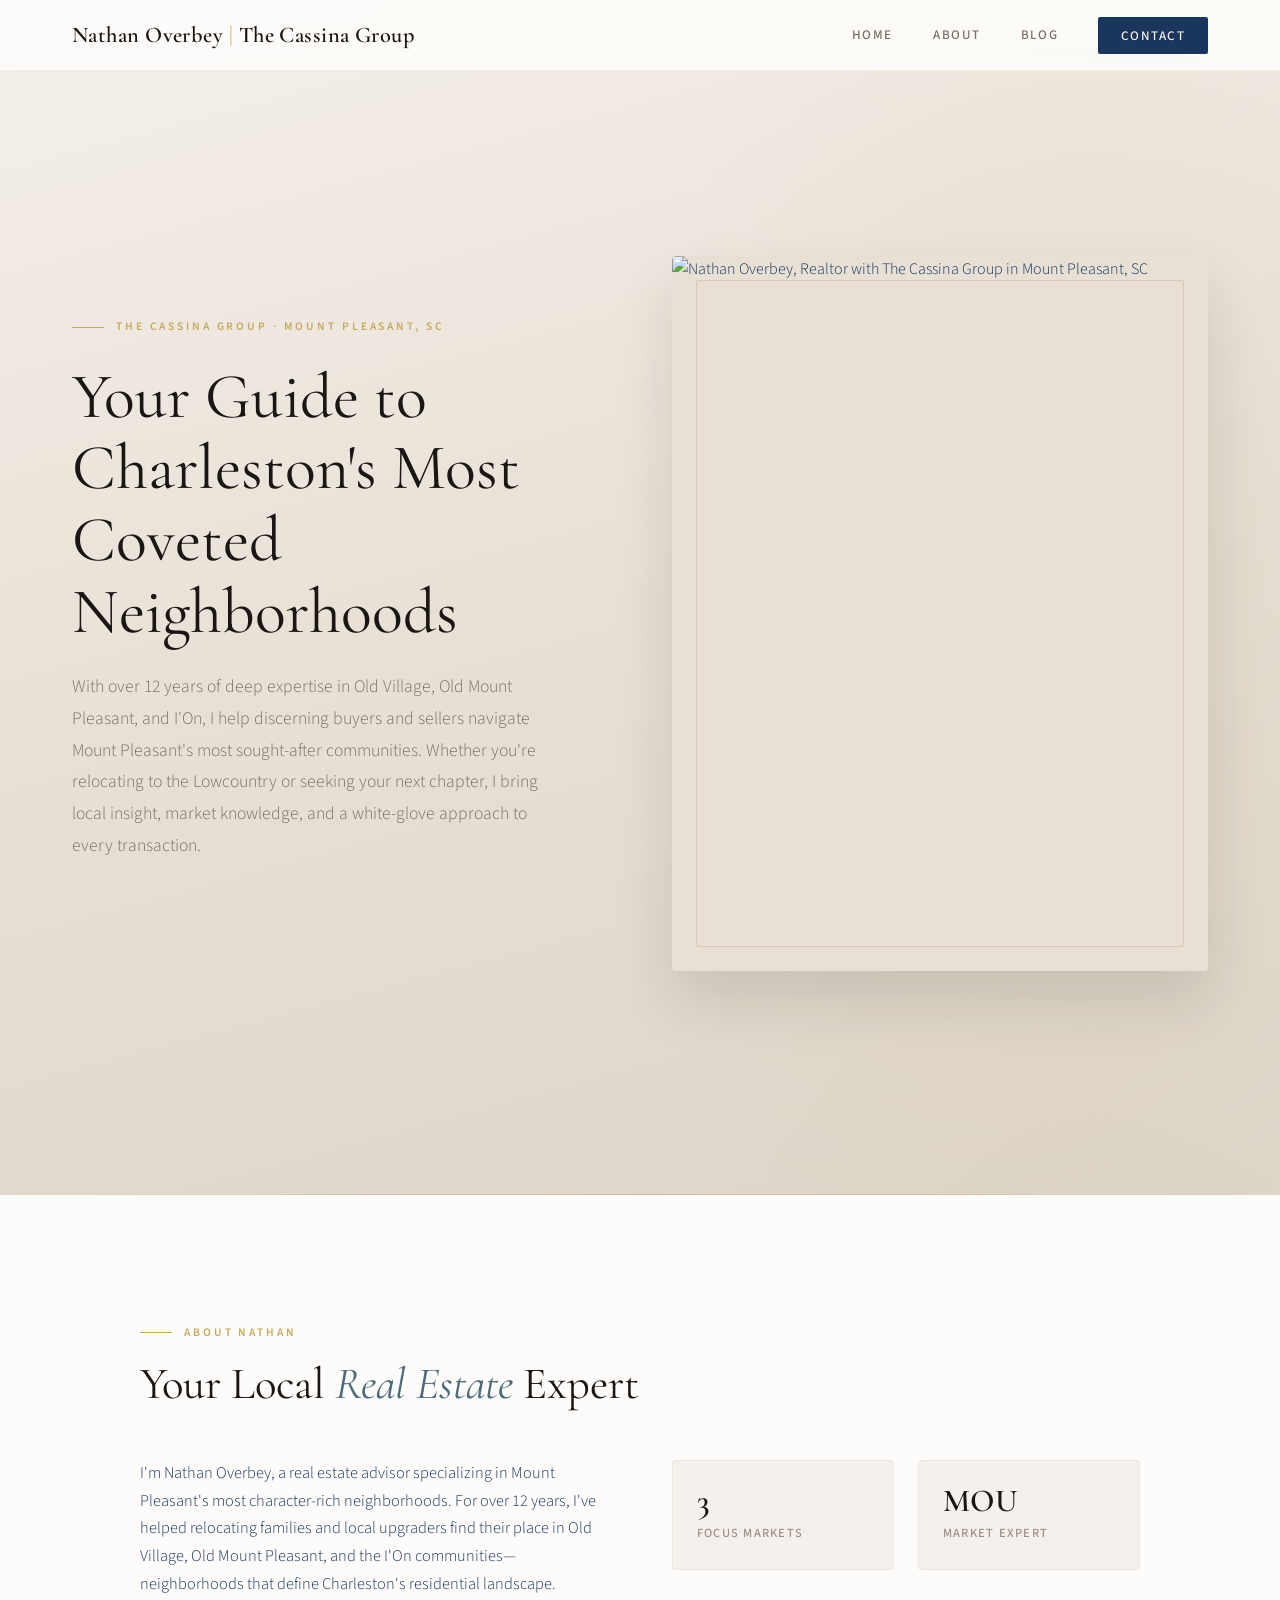
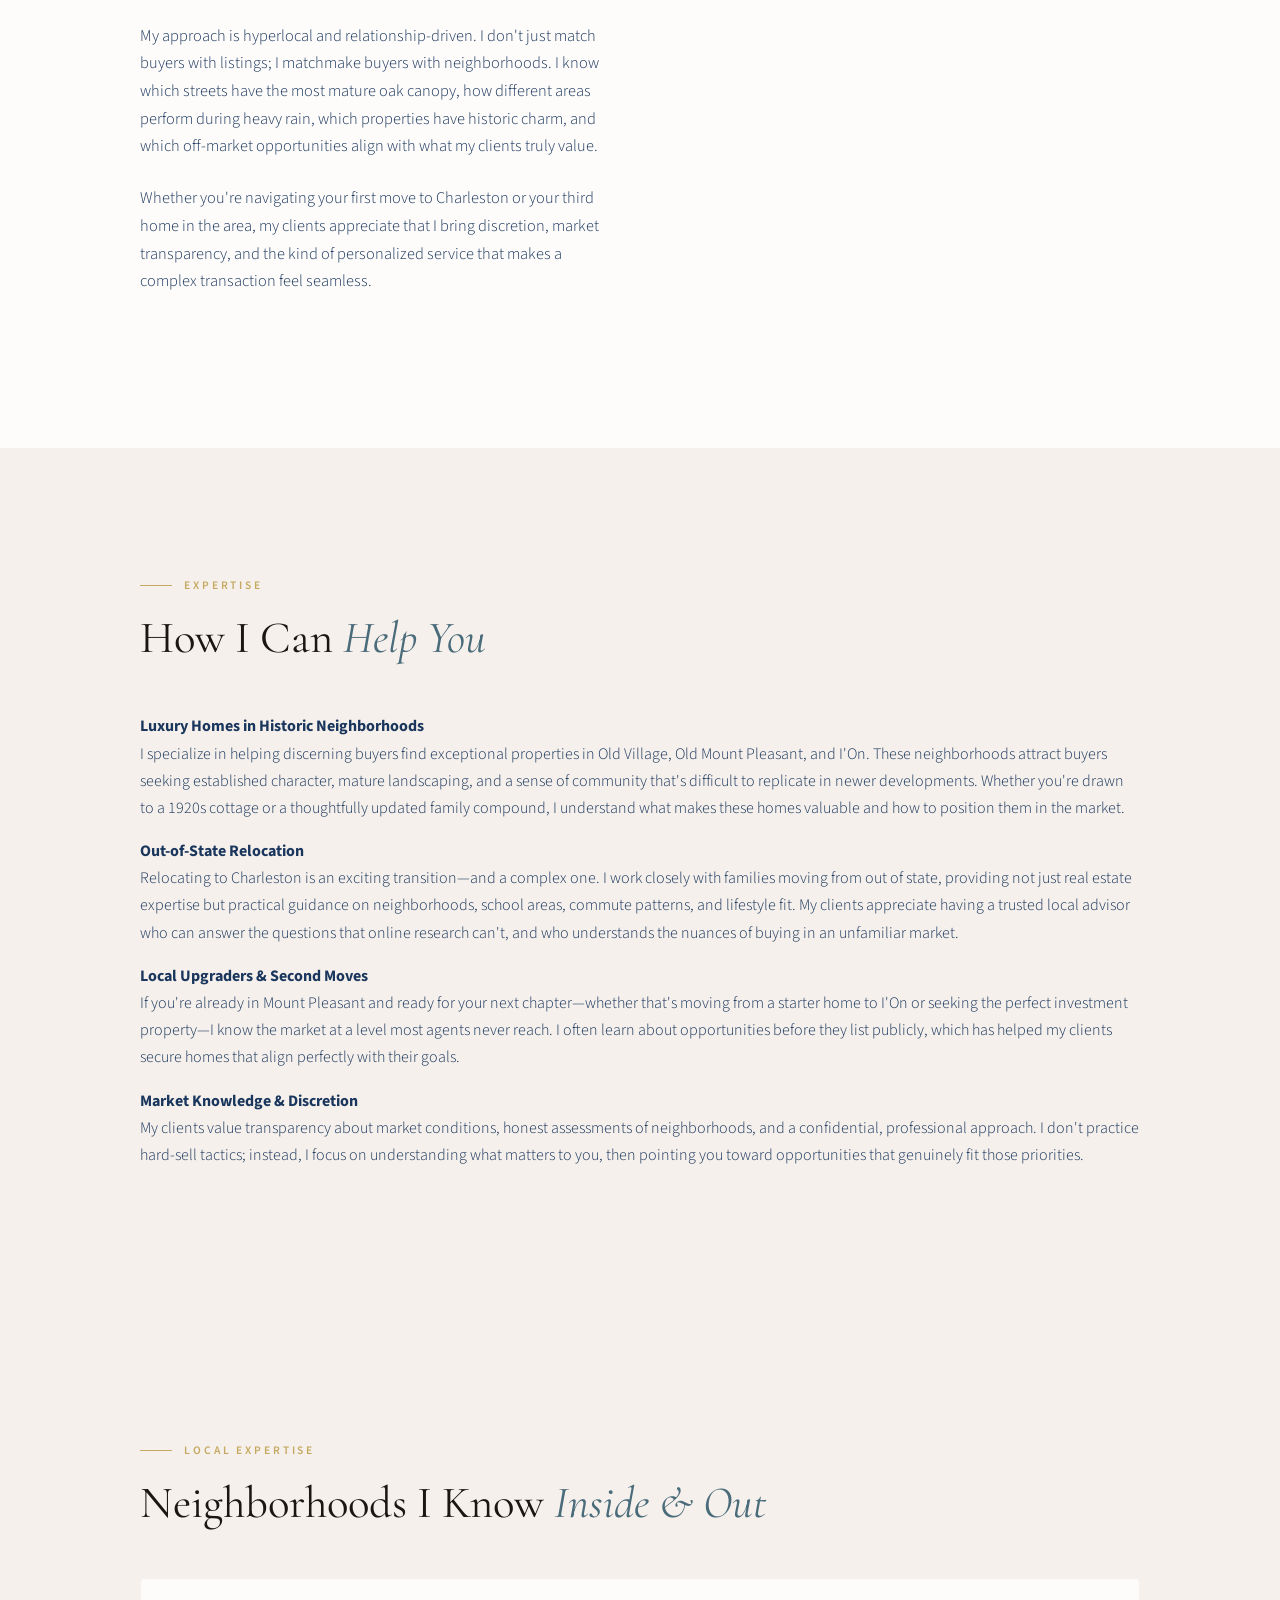
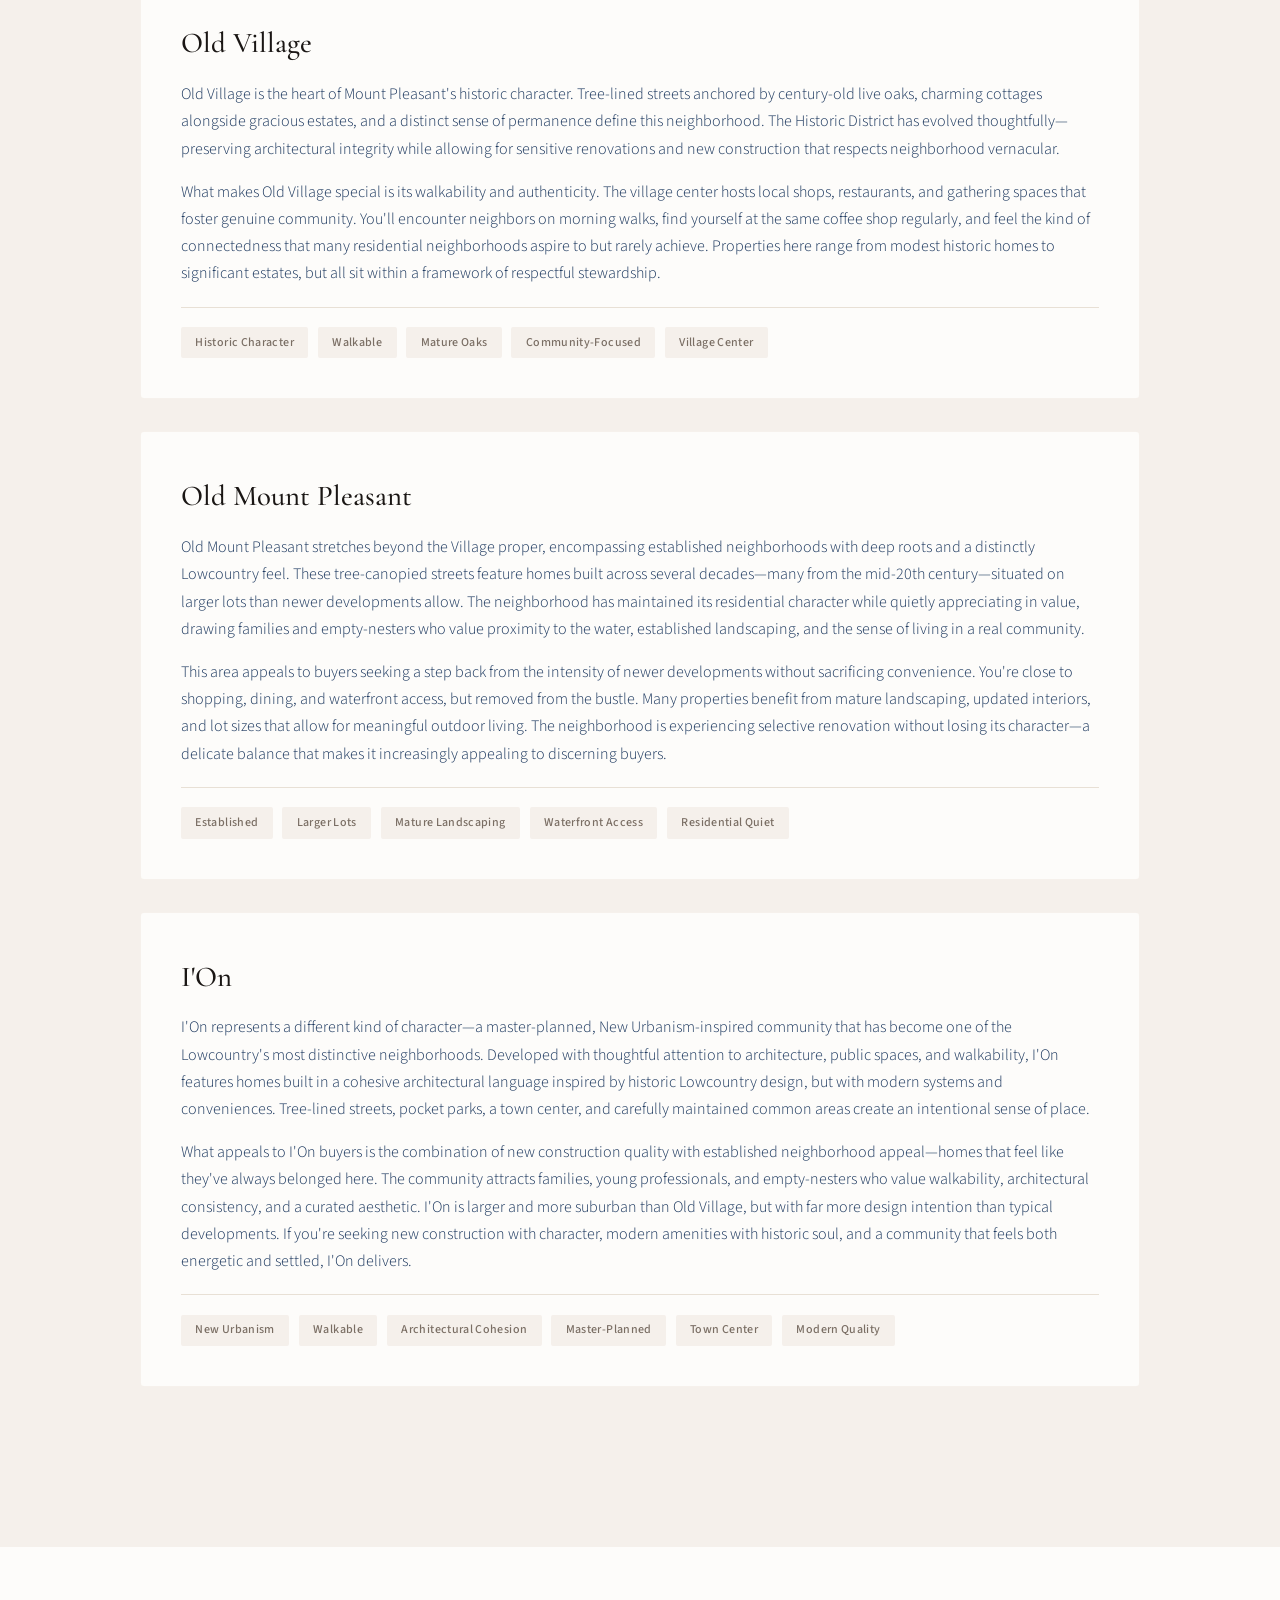
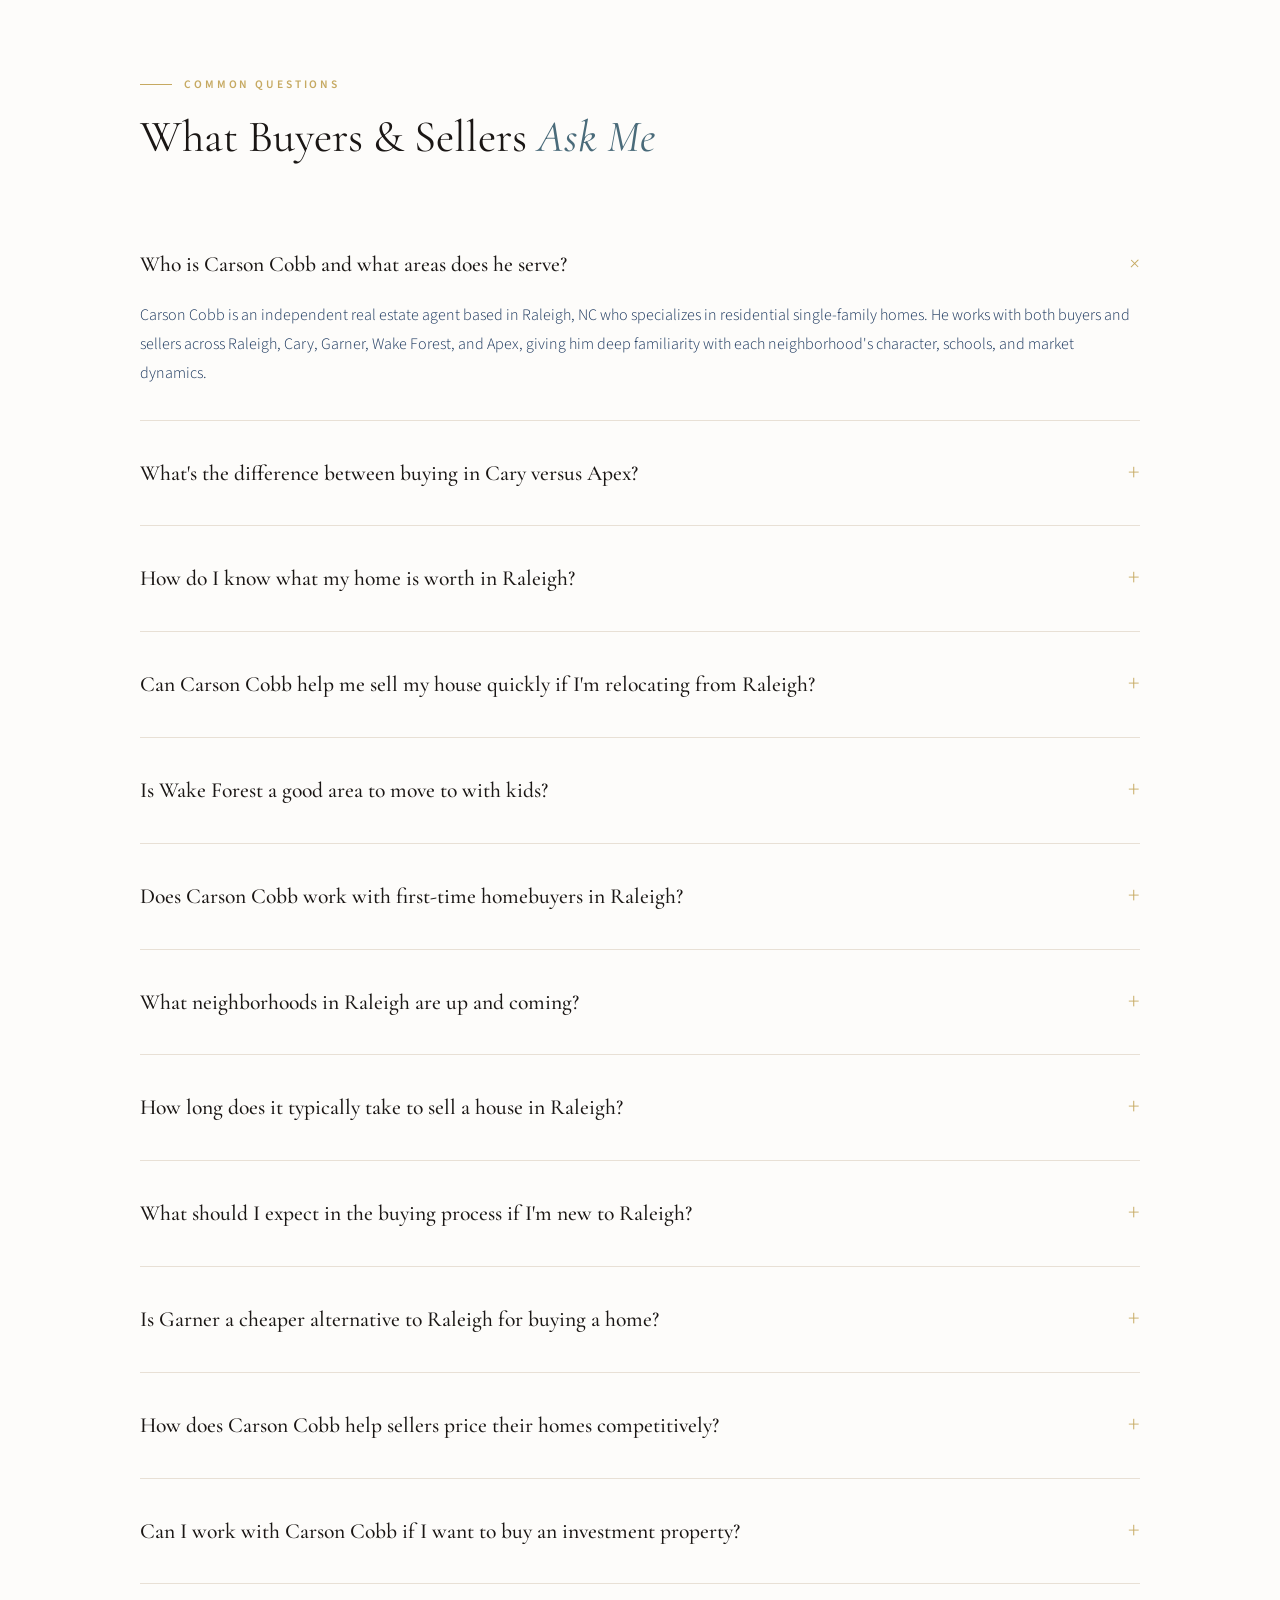
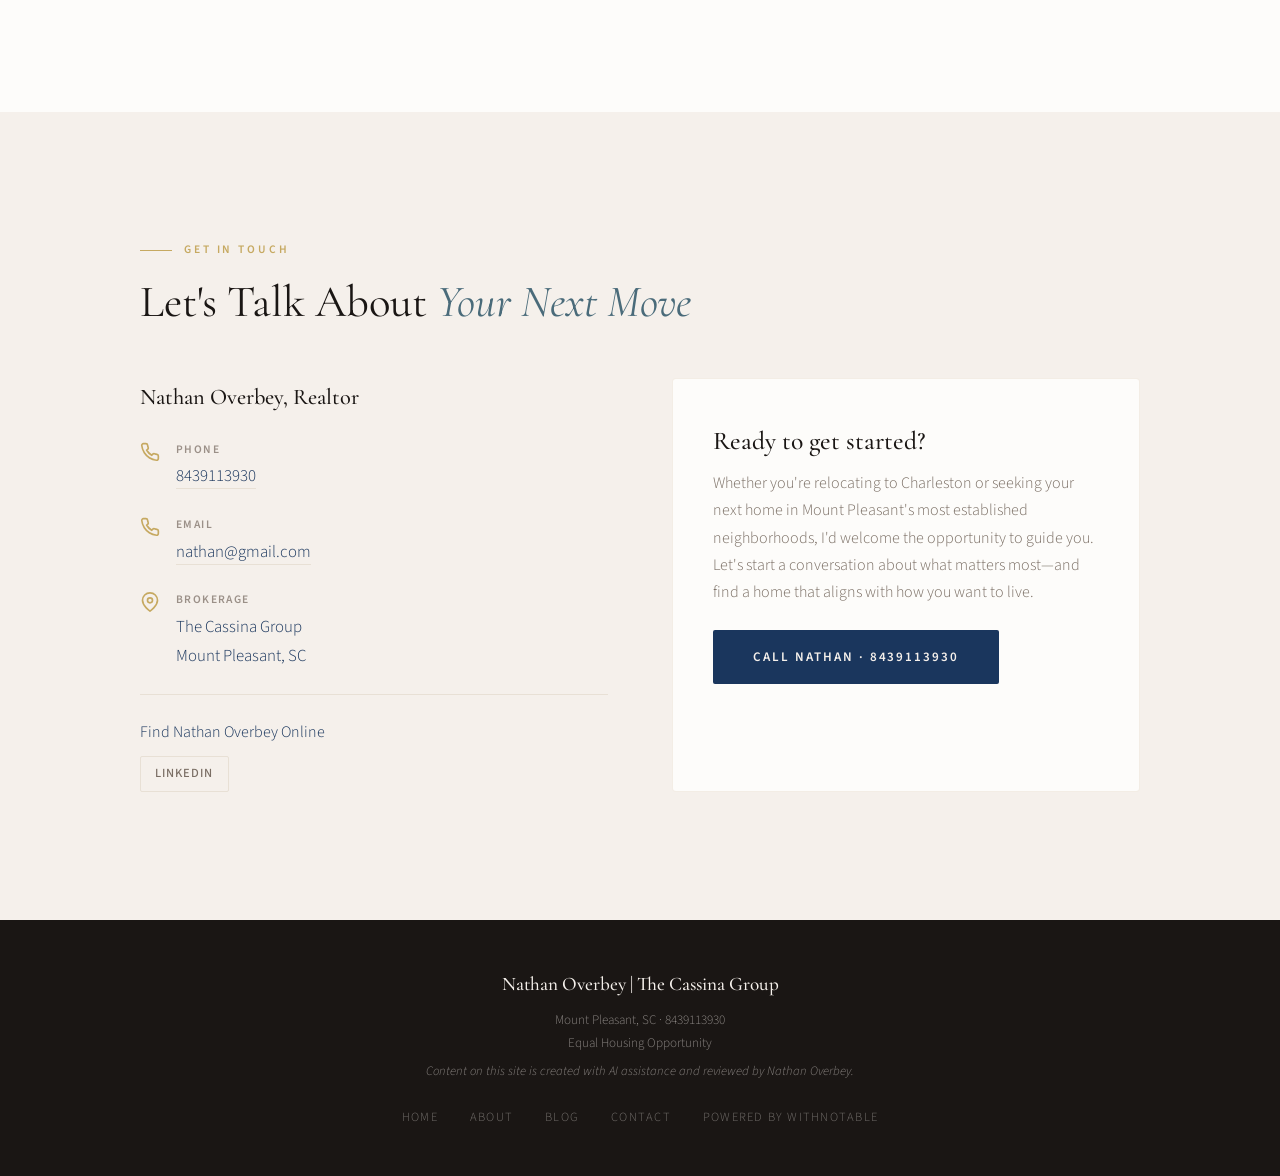
==== commit db58fc90: "Update FAQ section via withNotable" ====
--- a/index.html
+++ b/index.html
@@ -16,6 +16,110 @@
     <script type="application/ld+json">
 {"@context": "https://schema.org", "@type": "RealEstateAgent", "name": "Nathan Overbey", "image": "https://example.com/images/nathan-overbey.jpg", "description": "Real estate specialist in Mount Pleasant's most coveted neighborhoods with 12 years of hyperlocal expertise", "address": {"@type": "PostalAddress", "addressLocality": "Mount Pleasant", "addressRegion": "SC", "postalCode": "29464", "addressCountry": "US"}, "telephone": "8439113930", "email": "nathan@gmail.com", "url": "https://example.com", "sameAs": ["https://www.linkedin.com/nathanoverbey"], "knowsAbout": ["Old Village", "Old Mount Pleasant", "I'On", "Mount Pleasant Real Estate", "Charleston Luxury Homes", "Lowcountry Living"], "areaServed": [{"@type": "City", "name": "Mount Pleasant", "state": "SC"}, {"@type": "City", "name": "Charleston", "state": "SC"}], "affiliation": {"@type": "Organization", "name": "The Cassina Group"}, "award": ["Five Star Agent", "Top Producer"], "languageCode": ["en", "es"], "jobTitle": "Real Estate Advisor", "yearsOfExperience": "12"}
     </script>
+    <script type="application/ld+json">
+{
+  "@context": "https://schema.org",
+  "@type": "FAQPage",
+  "mainEntity": [
+    {
+      "@type": "Question",
+      "name": "Who is Carson Cobb and what areas does he serve?",
+      "acceptedAnswer": {
+        "@type": "Answer",
+        "text": "Carson Cobb is an independent real estate agent based in Raleigh, NC who specializes in residential single-family homes. He works with both buyers and sellers across Raleigh, Cary, Garner, Wake Forest, and Apex, giving him deep familiarity with each neighborhood's character, schools, and market dynamics."
+      }
+    },
+    {
+      "@type": "Question",
+      "name": "What's the difference between buying in Cary versus Apex?",
+      "acceptedAnswer": {
+        "@type": "Answer",
+        "text": "Cary tends to offer more established neighborhoods with strong schools and higher price points, while Apex has seen recent growth with newer construction and slightly more affordable options. Carson can help you understand which area fits your budget, lifestyle, and long-term goals based on your specific priorities."
+      }
+    },
+    {
+      "@type": "Question",
+      "name": "How do I know what my home is worth in Raleigh?",
+      "acceptedAnswer": {
+        "@type": "Answer",
+        "text": "The best way is to work with a local agent like Carson Cobb who can analyze recent sales of comparable homes in your Raleigh neighborhood, account for current market conditions, and factor in your home's unique features. Carson provides personalized home valuations based on his knowledge of what buyers are actually paying in different Raleigh areas."
+      }
+    },
+    {
+      "@type": "Question",
+      "name": "Can Carson Cobb help me sell my house quickly if I'm relocating from Raleigh?",
+      "acceptedAnswer": {
+        "@type": "Answer",
+        "text": "Yes, Carson works with relocating sellers regularly and understands the urgency of getting your home sold fast. He'll develop a strategic marketing plan tailored to your timeline and price your Raleigh home competitively to attract serious buyers quickly."
+      }
+    },
+    {
+      "@type": "Question",
+      "name": "Is Wake Forest a good area to move to with kids?",
+      "acceptedAnswer": {
+        "@type": "Answer",
+        "text": "Wake Forest has solid schools and a growing family-friendly community with good access to amenities and commuting routes. Carson can walk you through specific Wake Forest neighborhoods that match your family's needs and connect you with current listings in areas known for families."
+      }
+    },
+    {
+      "@type": "Question",
+      "name": "Does Carson Cobb work with first-time homebuyers in Raleigh?",
+      "acceptedAnswer": {
+        "@type": "Answer",
+        "text": "Absolutely—Carson works with first-time buyers regularly and can guide you through the entire process from understanding pre-approval to navigating closing. He'll help you explore neighborhoods across Raleigh, Cary, Garner, Wake Forest, and Apex to find a home that fits your budget and lifestyle."
+      }
+    },
+    {
+      "@type": "Question",
+      "name": "What neighborhoods in Raleigh are up and coming?",
+      "acceptedAnswer": {
+        "@type": "Answer",
+        "text": "Raleigh has several areas seeing strong development and buyer interest, though neighborhoods shift seasonally based on new construction and market trends. Carson stays current on emerging areas and can advise which Raleigh neighborhoods offer good value and growth potential for your investment."
+      }
+    },
+    {
+      "@type": "Question",
+      "name": "How long does it typically take to sell a house in Raleigh?",
+      "acceptedAnswer": {
+        "@type": "Answer",
+        "text": "Timeline varies depending on price point, condition, and which Raleigh neighborhood you're in, so Carson avoids one-size-fits-all predictions. Instead, he analyzes your specific situation and provides a realistic timeline based on what he's seeing with similar homes in your area right now."
+      }
+    },
+    {
+      "@type": "Question",
+      "name": "What should I expect in the buying process if I'm new to Raleigh?",
+      "acceptedAnswer": {
+        "@type": "Answer",
+        "text": "Carson walks first-time buyers through every step: getting pre-approved, searching homes across Raleigh and surrounding areas like Cary and Apex, making offers, inspections, and closing. His local knowledge helps you understand neighborhoods and avoid surprises by explaining what's normal in the Raleigh market."
+      }
+    },
+    {
+      "@type": "Question",
+      "name": "Is Garner a cheaper alternative to Raleigh for buying a home?",
+      "acceptedAnswer": {
+        "@type": "Answer",
+        "text": "Garner generally offers different pricing and inventory than central Raleigh, though it depends on the specific neighborhood and home type you're looking for. Carson can compare options in both areas and help you find the best value for your needs, whether that's in Garner or Raleigh proper."
+      }
+    },
+    {
+      "@type": "Question",
+      "name": "How does Carson Cobb help sellers price their homes competitively?",
+      "acceptedAnswer": {
+        "@type": "Answer",
+        "text": "Carson uses recent comparable sales data from your specific Raleigh neighborhood, analyzes current buyer demand, and accounts for your home's condition and features to set a competitive price. His goal is to attract serious offers without leaving money on the table or pricing yourself out of the market."
+      }
+    },
+    {
+      "@type": "Question",
+      "name": "Can I work with Carson Cobb if I want to buy an investment property?",
+      "acceptedAnswer": {
+        "@type": "Answer",
+        "text": "Carson specializes in residential single-family homes for owner-occupants rather than investment properties. If you're looking to buy a home to live in across Raleigh, Cary, Garner, Wake Forest, or Apex, he's your person."
+      }
+    }
+  ]
+}
+    </script>
 </head>
 <body>
 
@@ -92,6 +196,87 @@
             <div class="neighborhood-card fade-in"><h3>Old Village</h3><p>Old Village is the heart of Mount Pleasant's historic character. Tree-lined streets anchored by century-old live oaks, charming cottages alongside gracious estates, and a distinct sense of permanence define this neighborhood. The Historic District has evolved thoughtfully—preserving architectural integrity while allowing for sensitive renovations and new construction that respects neighborhood vernacular.</p><p>What makes Old Village special is its walkability and authenticity. The village center hosts local shops, restaurants, and gathering spaces that foster genuine community. You'll encounter neighbors on morning walks, find yourself at the same coffee shop regularly, and feel the kind of connectedness that many residential neighborhoods aspire to but rarely achieve. Properties here range from modest historic homes to significant estates, but all sit within a framework of respectful stewardship.</p><div class="neighborhood-highlights"><span class="highlight-tag">Historic Character</span><span class="highlight-tag">Walkable</span><span class="highlight-tag">Mature Oaks</span><span class="highlight-tag">Community-Focused</span><span class="highlight-tag">Village Center</span></div></div><div class="neighborhood-card fade-in"><h3>Old Mount Pleasant</h3><p>Old Mount Pleasant stretches beyond the Village proper, encompassing established neighborhoods with deep roots and a distinctly Lowcountry feel. These tree-canopied streets feature homes built across several decades—many from the mid-20th century—situated on larger lots than newer developments allow. The neighborhood has maintained its residential character while quietly appreciating in value, drawing families and empty-nesters who value proximity to the water, established landscaping, and the sense of living in a real community.</p><p>This area appeals to buyers seeking a step back from the intensity of newer developments without sacrificing convenience. You're close to shopping, dining, and waterfront access, but removed from the bustle. Many properties benefit from mature landscaping, updated interiors, and lot sizes that allow for meaningful outdoor living. The neighborhood is experiencing selective renovation without losing its character—a delicate balance that makes it increasingly appealing to discerning buyers.</p><div class="neighborhood-highlights"><span class="highlight-tag">Established</span><span class="highlight-tag">Larger Lots</span><span class="highlight-tag">Mature Landscaping</span><span class="highlight-tag">Waterfront Access</span><span class="highlight-tag">Residential Quiet</span></div></div><div class="neighborhood-card fade-in"><h3>I'On</h3><p>I'On represents a different kind of character—a master-planned, New Urbanism-inspired community that has become one of the Lowcountry's most distinctive neighborhoods. Developed with thoughtful attention to architecture, public spaces, and walkability, I'On features homes built in a cohesive architectural language inspired by historic Lowcountry design, but with modern systems and conveniences. Tree-lined streets, pocket parks, a town center, and carefully maintained common areas create an intentional sense of place.</p><p>What appeals to I'On buyers is the combination of new construction quality with established neighborhood appeal—homes that feel like they've always belonged here. The community attracts families, young professionals, and empty-nesters who value walkability, architectural consistency, and a curated aesthetic. I'On is larger and more suburban than Old Village, but with far more design intention than typical developments. If you're seeking new construction with character, modern amenities with historic soul, and a community that feels both energetic and settled, I'On delivers.</p><div class="neighborhood-highlights"><span class="highlight-tag">New Urbanism</span><span class="highlight-tag">Walkable</span><span class="highlight-tag">Architectural Cohesion</span><span class="highlight-tag">Master-Planned</span><span class="highlight-tag">Town Center</span><span class="highlight-tag">Modern Quality</span></div></div>
         </div>
     </section>
+
+    <!-- FAQ -->
+    <section class="faq" id="faq">
+        <div class="section-inner">
+            <div class="section-label">Common Questions</div>
+            <h2 class="section-title">What Buyers &amp; Sellers <em>Ask Me</em></h2>
+                <div class="faq-item open">
+                    <h3 class="faq-question">Who is Carson Cobb and what areas does he serve?</h3>
+                    <div class="faq-answer">
+                        <p>Carson Cobb is an independent real estate agent based in Raleigh, NC who specializes in residential single-family homes. He works with both buyers and sellers across Raleigh, Cary, Garner, Wake Forest, and Apex, giving him deep familiarity with each neighborhood's character, schools, and market dynamics.</p>
+                    </div>
+                </div>
+                <div class="faq-item">
+                    <h3 class="faq-question">What's the difference between buying in Cary versus Apex?</h3>
+                    <div class="faq-answer">
+                        <p>Cary tends to offer more established neighborhoods with strong schools and higher price points, while Apex has seen recent growth with newer construction and slightly more affordable options. Carson can help you understand which area fits your budget, lifestyle, and long-term goals based on your specific priorities.</p>
+                    </div>
+                </div>
+                <div class="faq-item">
+                    <h3 class="faq-question">How do I know what my home is worth in Raleigh?</h3>
+                    <div class="faq-answer">
+                        <p>The best way is to work with a local agent like Carson Cobb who can analyze recent sales of comparable homes in your Raleigh neighborhood, account for current market conditions, and factor in your home's unique features. Carson provides personalized home valuations based on his knowledge of what buyers are actually paying in different Raleigh areas.</p>
+                    </div>
+                </div>
+                <div class="faq-item">
+                    <h3 class="faq-question">Can Carson Cobb help me sell my house quickly if I'm relocating from Raleigh?</h3>
+                    <div class="faq-answer">
+                        <p>Yes, Carson works with relocating sellers regularly and understands the urgency of getting your home sold fast. He'll develop a strategic marketing plan tailored to your timeline and price your Raleigh home competitively to attract serious buyers quickly.</p>
+                    </div>
+                </div>
+                <div class="faq-item">
+                    <h3 class="faq-question">Is Wake Forest a good area to move to with kids?</h3>
+                    <div class="faq-answer">
+                        <p>Wake Forest has solid schools and a growing family-friendly community with good access to amenities and commuting routes. Carson can walk you through specific Wake Forest neighborhoods that match your family's needs and connect you with current listings in areas known for families.</p>
+                    </div>
+                </div>
+                <div class="faq-item">
+                    <h3 class="faq-question">Does Carson Cobb work with first-time homebuyers in Raleigh?</h3>
+                    <div class="faq-answer">
+                        <p>Absolutely—Carson works with first-time buyers regularly and can guide you through the entire process from understanding pre-approval to navigating closing. He'll help you explore neighborhoods across Raleigh, Cary, Garner, Wake Forest, and Apex to find a home that fits your budget and lifestyle.</p>
+                    </div>
+                </div>
+                <div class="faq-item">
+                    <h3 class="faq-question">What neighborhoods in Raleigh are up and coming?</h3>
+                    <div class="faq-answer">
+                        <p>Raleigh has several areas seeing strong development and buyer interest, though neighborhoods shift seasonally based on new construction and market trends. Carson stays current on emerging areas and can advise which Raleigh neighborhoods offer good value and growth potential for your investment.</p>
+                    </div>
+                </div>
+                <div class="faq-item">
+                    <h3 class="faq-question">How long does it typically take to sell a house in Raleigh?</h3>
+                    <div class="faq-answer">
+                        <p>Timeline varies depending on price point, condition, and which Raleigh neighborhood you're in, so Carson avoids one-size-fits-all predictions. Instead, he analyzes your specific situation and provides a realistic timeline based on what he's seeing with similar homes in your area right now.</p>
+                    </div>
+                </div>
+                <div class="faq-item">
+                    <h3 class="faq-question">What should I expect in the buying process if I'm new to Raleigh?</h3>
+                    <div class="faq-answer">
+                        <p>Carson walks first-time buyers through every step: getting pre-approved, searching homes across Raleigh and surrounding areas like Cary and Apex, making offers, inspections, and closing. His local knowledge helps you understand neighborhoods and avoid surprises by explaining what's normal in the Raleigh market.</p>
+                    </div>
+                </div>
+                <div class="faq-item">
+                    <h3 class="faq-question">Is Garner a cheaper alternative to Raleigh for buying a home?</h3>
+                    <div class="faq-answer">
+                        <p>Garner generally offers different pricing and inventory than central Raleigh, though it depends on the specific neighborhood and home type you're looking for. Carson can compare options in both areas and help you find the best value for your needs, whether that's in Garner or Raleigh proper.</p>
+                    </div>
+                </div>
+                <div class="faq-item">
+                    <h3 class="faq-question">How does Carson Cobb help sellers price their homes competitively?</h3>
+                    <div class="faq-answer">
+                        <p>Carson uses recent comparable sales data from your specific Raleigh neighborhood, analyzes current buyer demand, and accounts for your home's condition and features to set a competitive price. His goal is to attract serious offers without leaving money on the table or pricing yourself out of the market.</p>
+                    </div>
+                </div>
+                <div class="faq-item">
+                    <h3 class="faq-question">Can I work with Carson Cobb if I want to buy an investment property?</h3>
+                    <div class="faq-answer">
+                        <p>Carson specializes in residential single-family homes for owner-occupants rather than investment properties. If you're looking to buy a home to live in across Raleigh, Cary, Garner, Wake Forest, or Apex, he's your person.</p>
+                    </div>
+                </div>
+        </div>
+    </section>
+
 
     
 
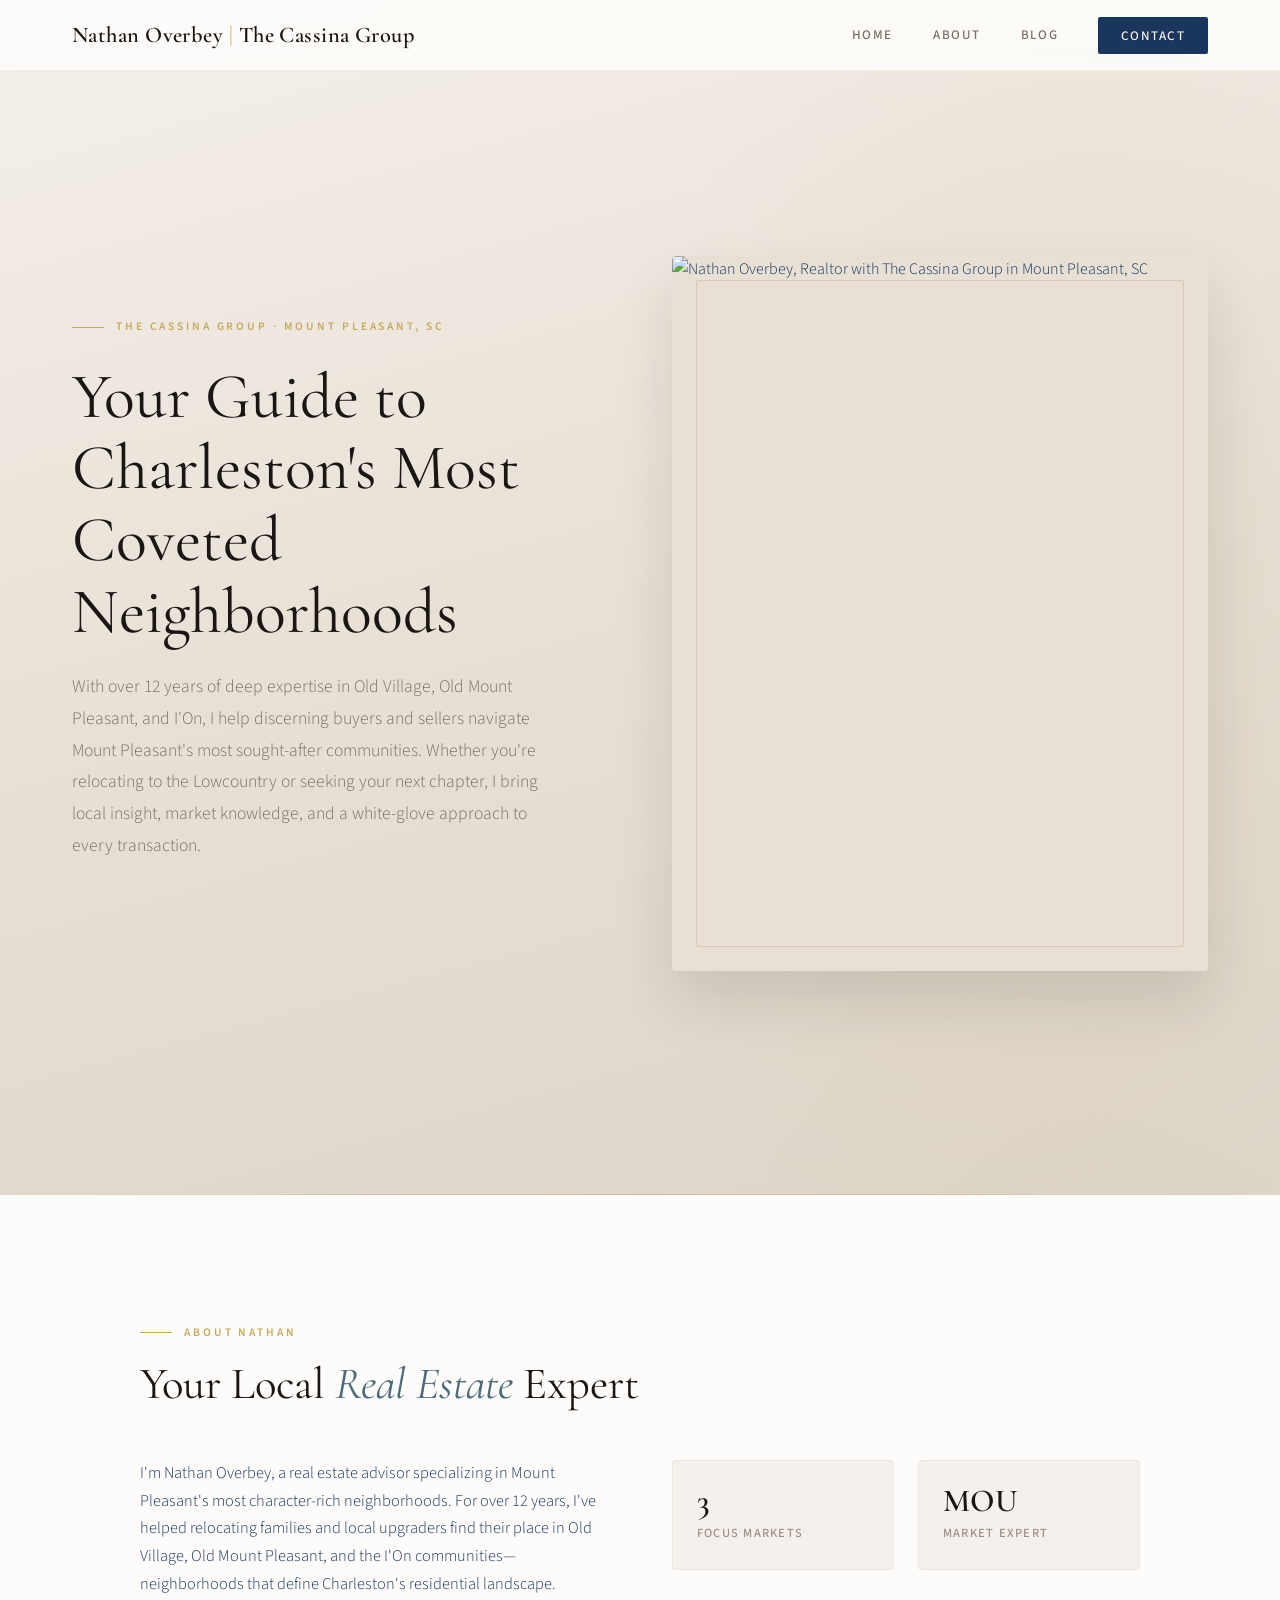
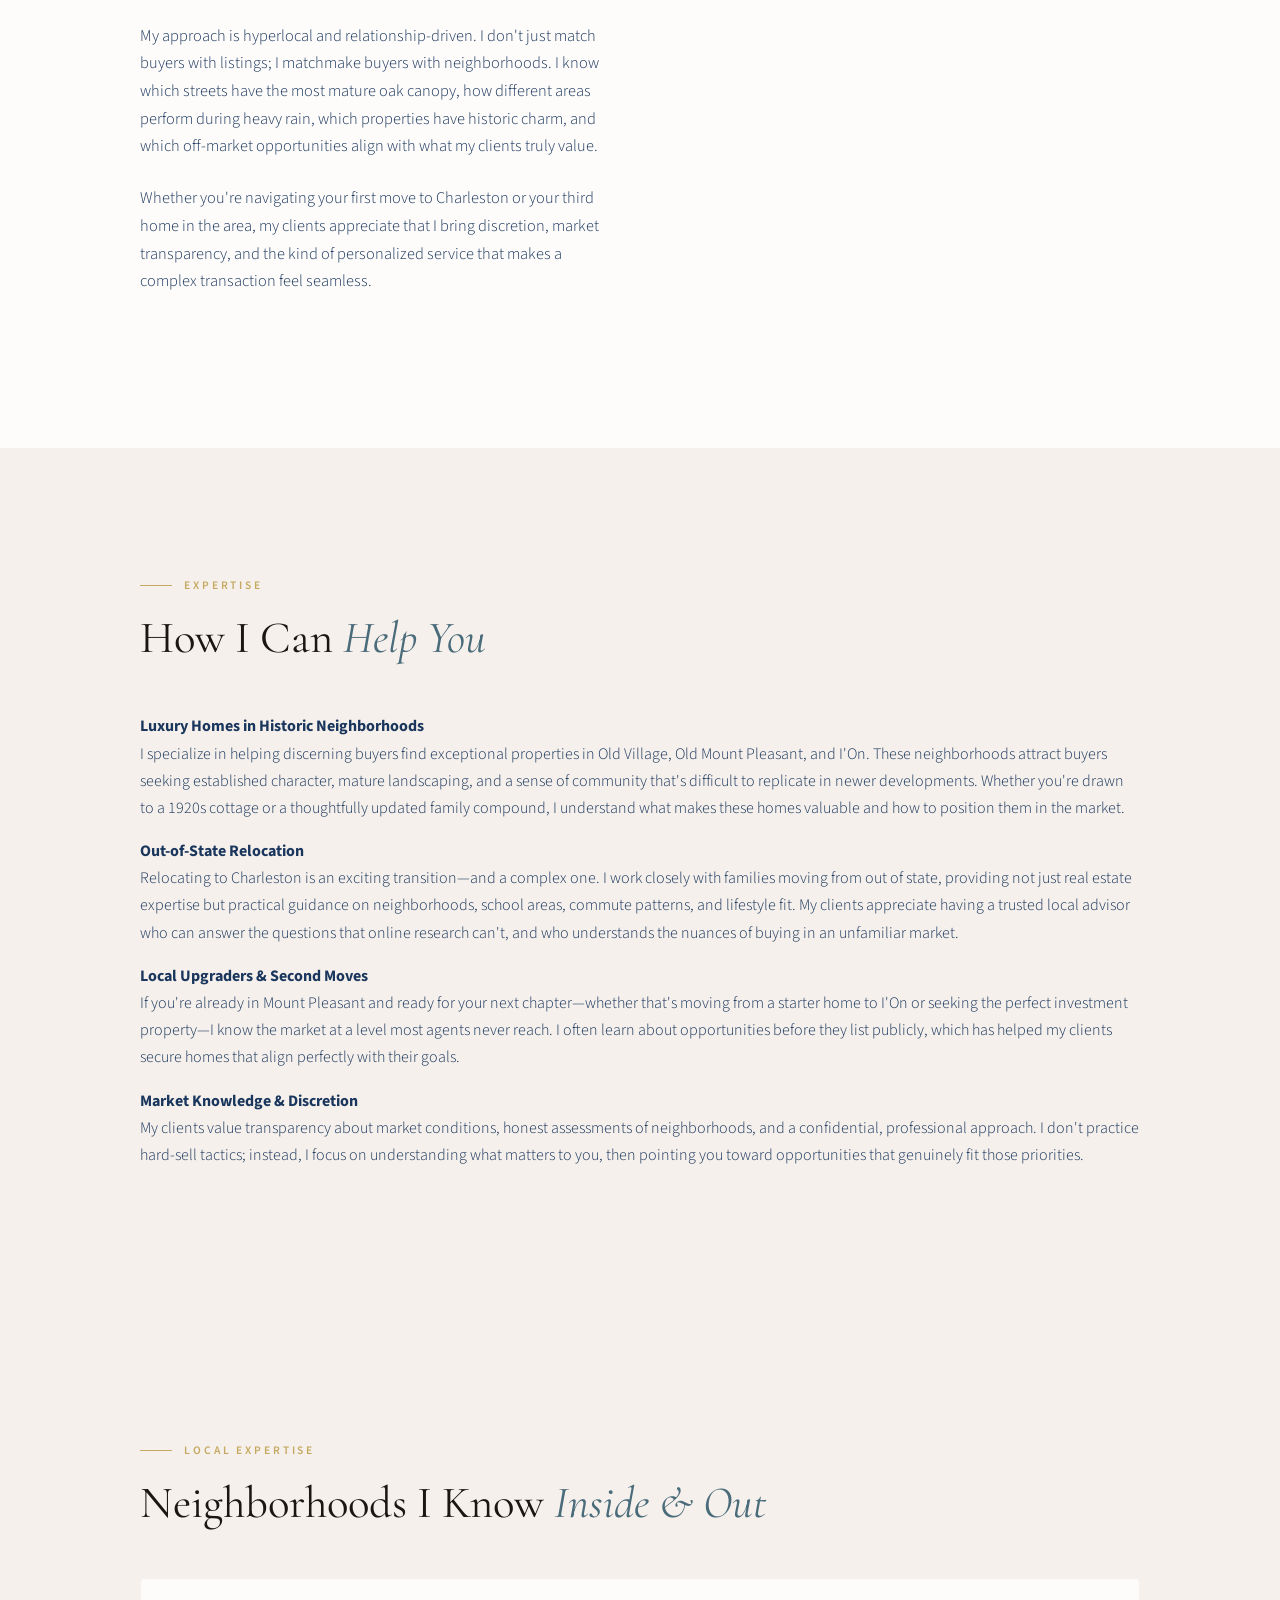
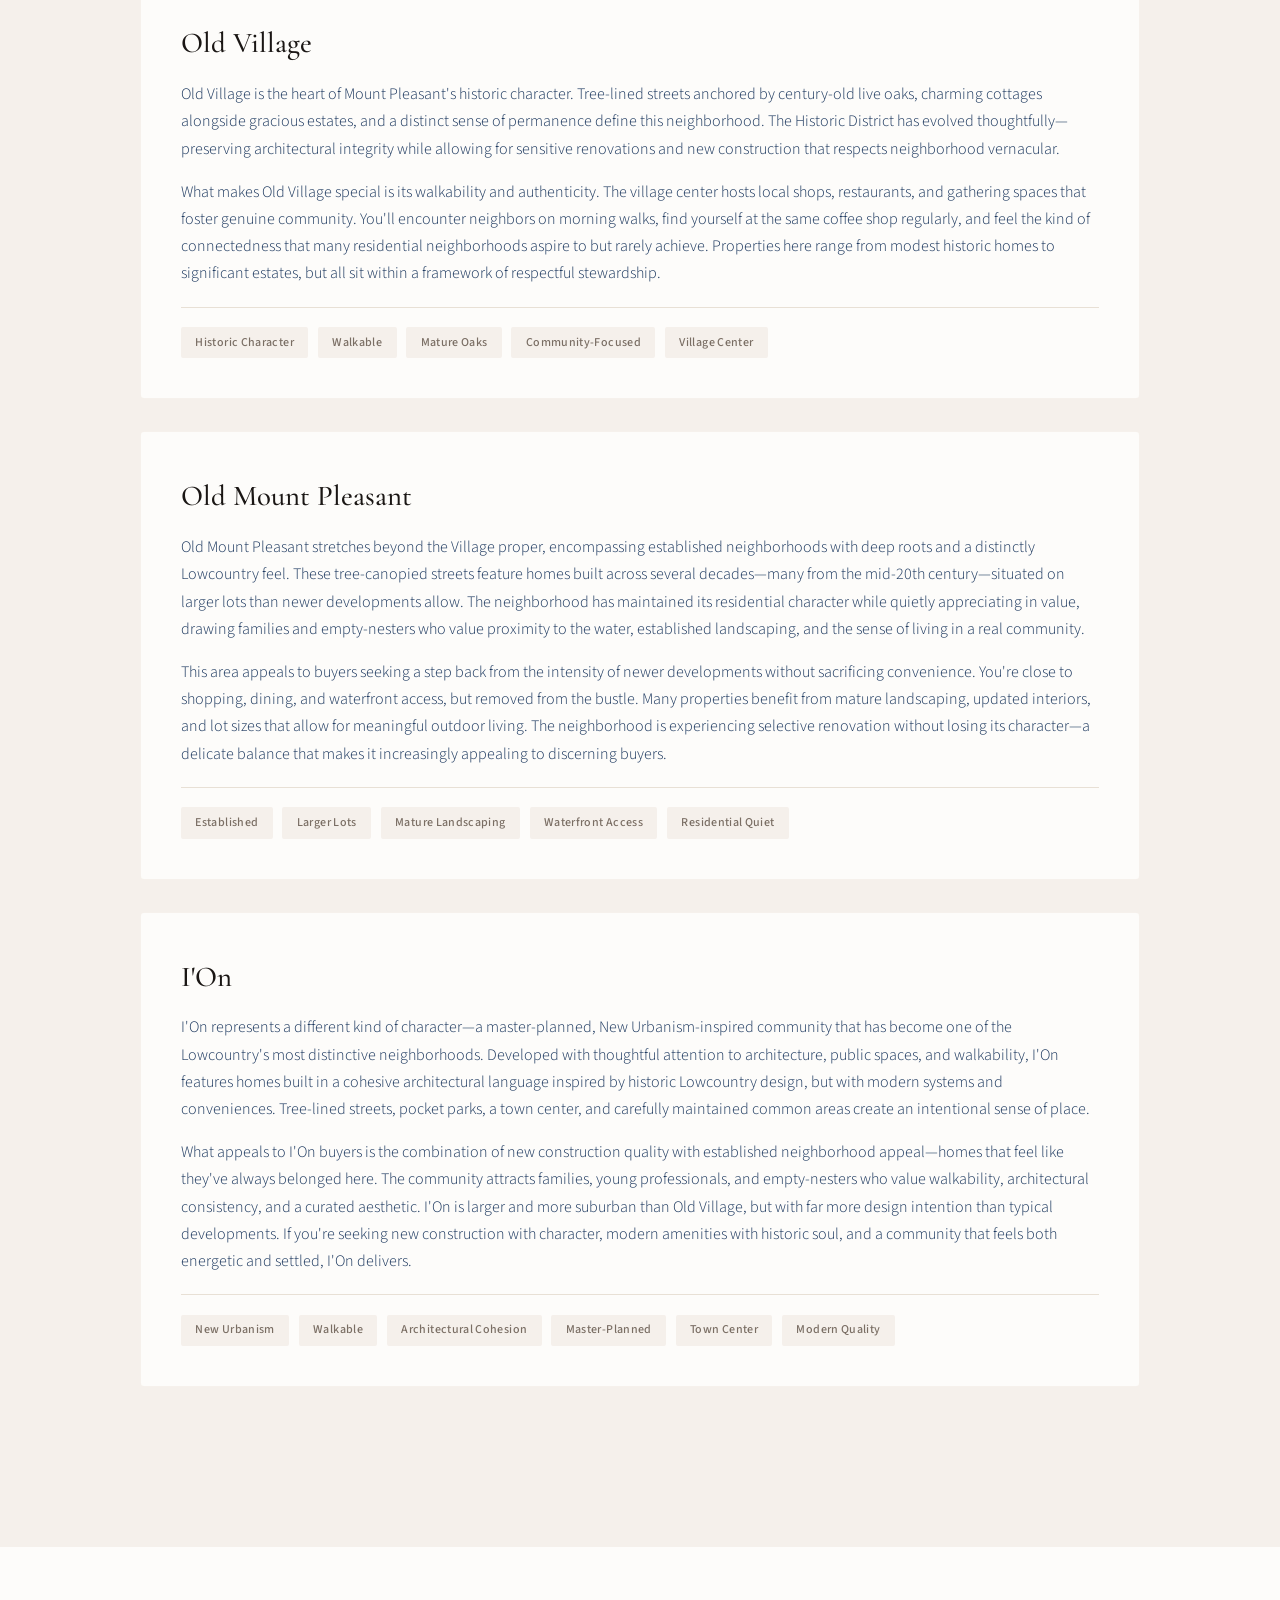
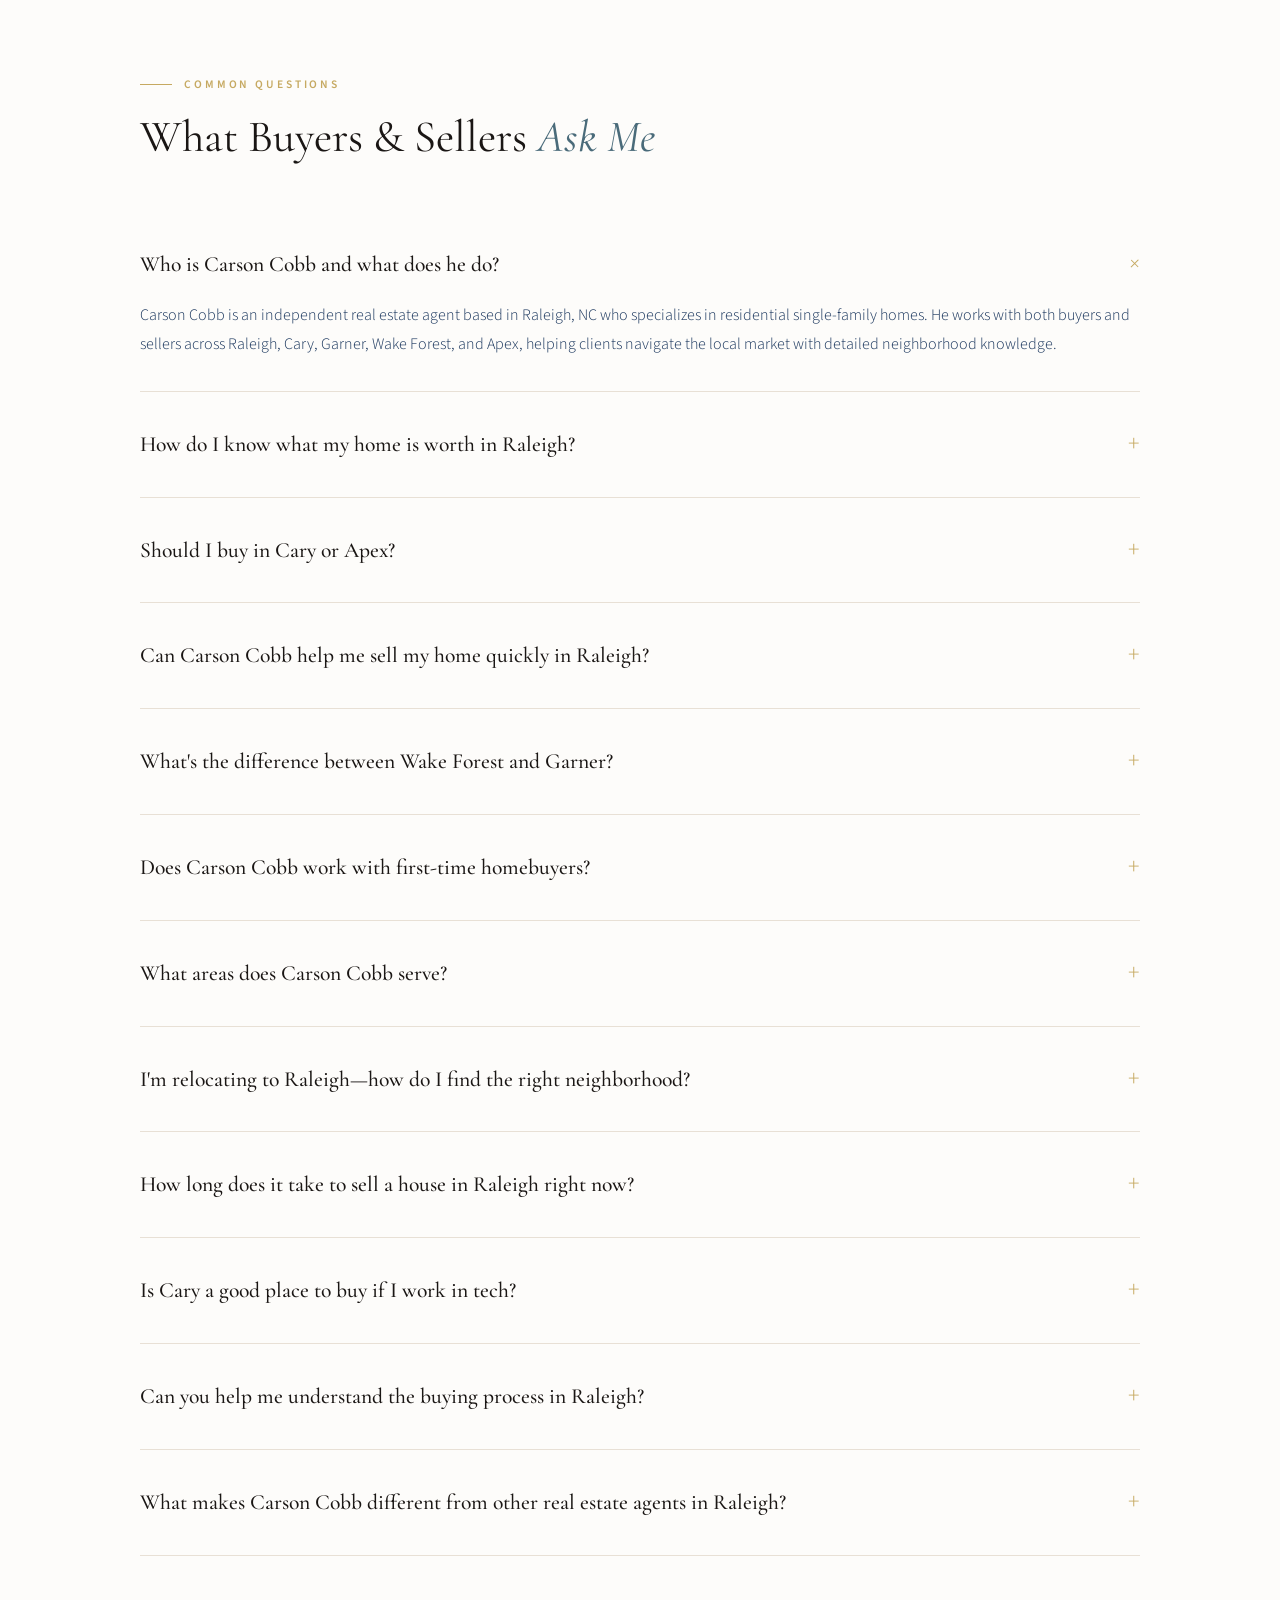
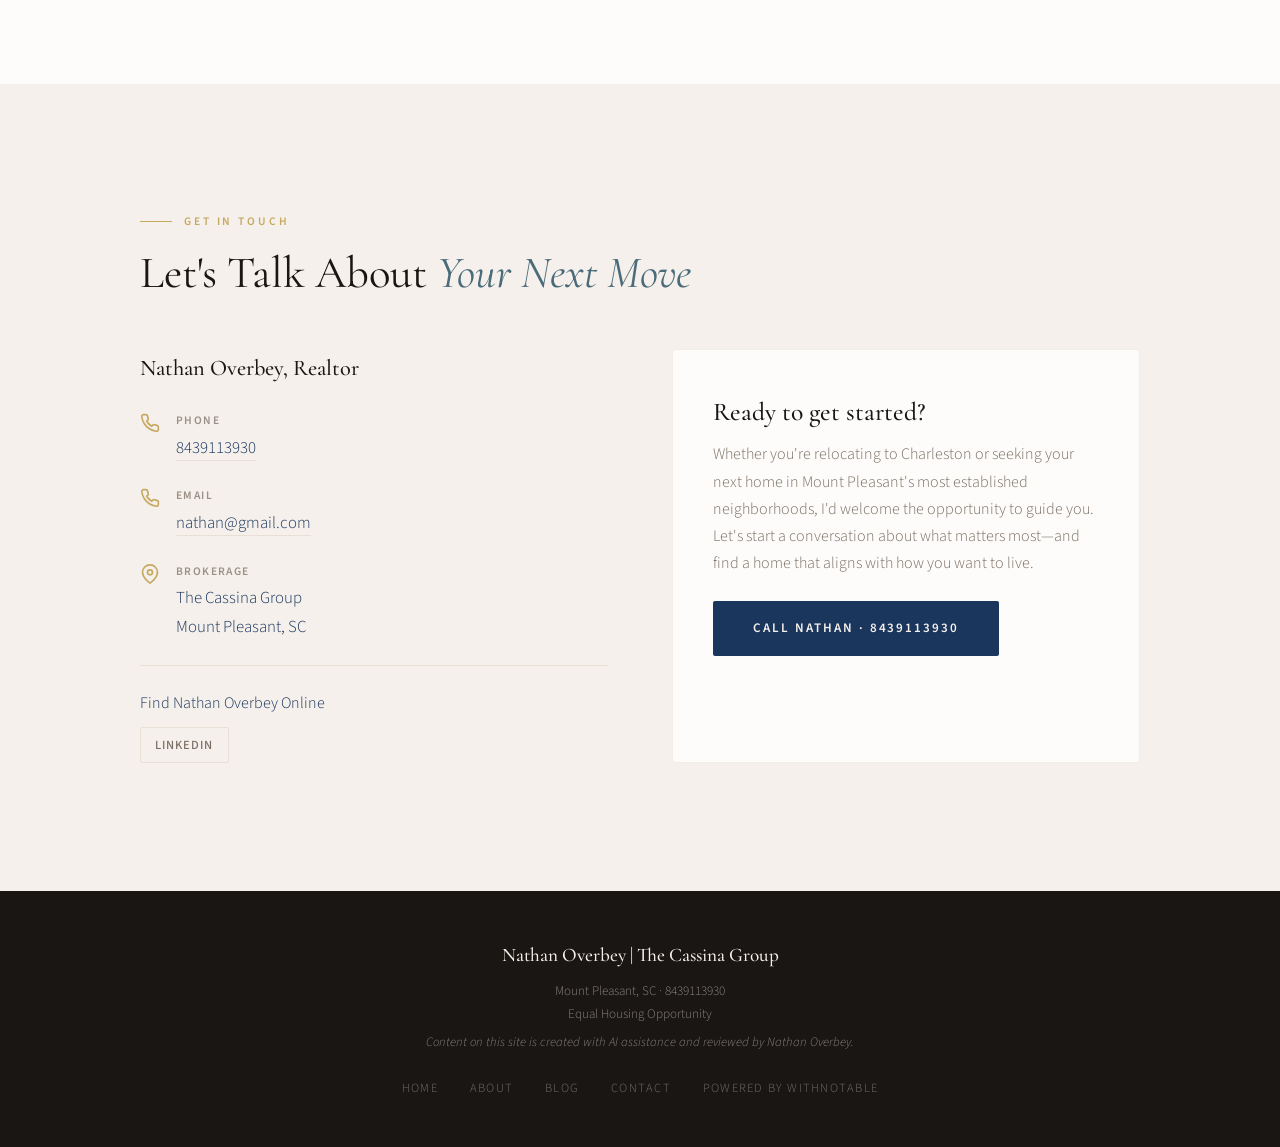
==== commit 94c4eb4c: "Update FAQ section via withNotable" ====
--- a/index.html
+++ b/index.html
@@ -14,27 +14,16 @@
     <link href="https://fonts.googleapis.com/css2?family=Cormorant+Garamond:ital,wght@0,400;0,500;0,600;0,700;1,400;1,500&family=Source+Sans+3:wght@300;400;500;600&display=swap" rel="stylesheet">
     <link rel="stylesheet" href="css/styles.css">
     <script type="application/ld+json">
-{"@context": "https://schema.org", "@type": "RealEstateAgent", "name": "Nathan Overbey", "image": "https://example.com/images/nathan-overbey.jpg", "description": "Real estate specialist in Mount Pleasant's most coveted neighborhoods with 12 years of hyperlocal expertise", "address": {"@type": "PostalAddress", "addressLocality": "Mount Pleasant", "addressRegion": "SC", "postalCode": "29464", "addressCountry": "US"}, "telephone": "8439113930", "email": "nathan@gmail.com", "url": "https://example.com", "sameAs": ["https://www.linkedin.com/nathanoverbey"], "knowsAbout": ["Old Village", "Old Mount Pleasant", "I'On", "Mount Pleasant Real Estate", "Charleston Luxury Homes", "Lowcountry Living"], "areaServed": [{"@type": "City", "name": "Mount Pleasant", "state": "SC"}, {"@type": "City", "name": "Charleston", "state": "SC"}], "affiliation": {"@type": "Organization", "name": "The Cassina Group"}, "award": ["Five Star Agent", "Top Producer"], "languageCode": ["en", "es"], "jobTitle": "Real Estate Advisor", "yearsOfExperience": "12"}
-    </script>
-    <script type="application/ld+json">
 {
   "@context": "https://schema.org",
   "@type": "FAQPage",
   "mainEntity": [
     {
       "@type": "Question",
-      "name": "Who is Carson Cobb and what areas does he serve?",
-      "acceptedAnswer": {
-        "@type": "Answer",
-        "text": "Carson Cobb is an independent real estate agent based in Raleigh, NC who specializes in residential single-family homes. He works with both buyers and sellers across Raleigh, Cary, Garner, Wake Forest, and Apex, giving him deep familiarity with each neighborhood's character, schools, and market dynamics."
-      }
-    },
-    {
-      "@type": "Question",
-      "name": "What's the difference between buying in Cary versus Apex?",
-      "acceptedAnswer": {
-        "@type": "Answer",
-        "text": "Cary tends to offer more established neighborhoods with strong schools and higher price points, while Apex has seen recent growth with newer construction and slightly more affordable options. Carson can help you understand which area fits your budget, lifestyle, and long-term goals based on your specific priorities."
+      "name": "Who is Carson Cobb and what does he do?",
+      "acceptedAnswer": {
+        "@type": "Answer",
+        "text": "Carson Cobb is an independent real estate agent based in Raleigh, NC who specializes in residential single-family homes. He works with both buyers and sellers across Raleigh, Cary, Garner, Wake Forest, and Apex, helping clients navigate the local market with detailed neighborhood knowledge."
       }
     },
     {
@@ -42,79 +31,87 @@
       "name": "How do I know what my home is worth in Raleigh?",
       "acceptedAnswer": {
         "@type": "Answer",
-        "text": "The best way is to work with a local agent like Carson Cobb who can analyze recent sales of comparable homes in your Raleigh neighborhood, account for current market conditions, and factor in your home's unique features. Carson provides personalized home valuations based on his knowledge of what buyers are actually paying in different Raleigh areas."
-      }
-    },
-    {
-      "@type": "Question",
-      "name": "Can Carson Cobb help me sell my house quickly if I'm relocating from Raleigh?",
-      "acceptedAnswer": {
-        "@type": "Answer",
-        "text": "Yes, Carson works with relocating sellers regularly and understands the urgency of getting your home sold fast. He'll develop a strategic marketing plan tailored to your timeline and price your Raleigh home competitively to attract serious buyers quickly."
-      }
-    },
-    {
-      "@type": "Question",
-      "name": "Is Wake Forest a good area to move to with kids?",
-      "acceptedAnswer": {
-        "@type": "Answer",
-        "text": "Wake Forest has solid schools and a growing family-friendly community with good access to amenities and commuting routes. Carson can walk you through specific Wake Forest neighborhoods that match your family's needs and connect you with current listings in areas known for families."
-      }
-    },
-    {
-      "@type": "Question",
-      "name": "Does Carson Cobb work with first-time homebuyers in Raleigh?",
-      "acceptedAnswer": {
-        "@type": "Answer",
-        "text": "Absolutely—Carson works with first-time buyers regularly and can guide you through the entire process from understanding pre-approval to navigating closing. He'll help you explore neighborhoods across Raleigh, Cary, Garner, Wake Forest, and Apex to find a home that fits your budget and lifestyle."
-      }
-    },
-    {
-      "@type": "Question",
-      "name": "What neighborhoods in Raleigh are up and coming?",
-      "acceptedAnswer": {
-        "@type": "Answer",
-        "text": "Raleigh has several areas seeing strong development and buyer interest, though neighborhoods shift seasonally based on new construction and market trends. Carson stays current on emerging areas and can advise which Raleigh neighborhoods offer good value and growth potential for your investment."
-      }
-    },
-    {
-      "@type": "Question",
-      "name": "How long does it typically take to sell a house in Raleigh?",
-      "acceptedAnswer": {
-        "@type": "Answer",
-        "text": "Timeline varies depending on price point, condition, and which Raleigh neighborhood you're in, so Carson avoids one-size-fits-all predictions. Instead, he analyzes your specific situation and provides a realistic timeline based on what he's seeing with similar homes in your area right now."
-      }
-    },
-    {
-      "@type": "Question",
-      "name": "What should I expect in the buying process if I'm new to Raleigh?",
-      "acceptedAnswer": {
-        "@type": "Answer",
-        "text": "Carson walks first-time buyers through every step: getting pre-approved, searching homes across Raleigh and surrounding areas like Cary and Apex, making offers, inspections, and closing. His local knowledge helps you understand neighborhoods and avoid surprises by explaining what's normal in the Raleigh market."
-      }
-    },
-    {
-      "@type": "Question",
-      "name": "Is Garner a cheaper alternative to Raleigh for buying a home?",
-      "acceptedAnswer": {
-        "@type": "Answer",
-        "text": "Garner generally offers different pricing and inventory than central Raleigh, though it depends on the specific neighborhood and home type you're looking for. Carson can compare options in both areas and help you find the best value for your needs, whether that's in Garner or Raleigh proper."
-      }
-    },
-    {
-      "@type": "Question",
-      "name": "How does Carson Cobb help sellers price their homes competitively?",
-      "acceptedAnswer": {
-        "@type": "Answer",
-        "text": "Carson uses recent comparable sales data from your specific Raleigh neighborhood, analyzes current buyer demand, and accounts for your home's condition and features to set a competitive price. His goal is to attract serious offers without leaving money on the table or pricing yourself out of the market."
-      }
-    },
-    {
-      "@type": "Question",
-      "name": "Can I work with Carson Cobb if I want to buy an investment property?",
-      "acceptedAnswer": {
-        "@type": "Answer",
-        "text": "Carson specializes in residential single-family homes for owner-occupants rather than investment properties. If you're looking to buy a home to live in across Raleigh, Cary, Garner, Wake Forest, or Apex, he's your person."
+        "text": "The best way to get an accurate home valuation is through a comparative market analysis from a local agent like Carson Cobb, who can assess your specific property against recent sales in your Raleigh neighborhood. Factors like your home's condition, lot size, age, and exact location within Raleigh significantly impact value, which is why local expertise matters."
+      }
+    },
+    {
+      "@type": "Question",
+      "name": "Should I buy in Cary or Apex?",
+      "acceptedAnswer": {
+        "@type": "Answer",
+        "text": "Both are excellent communities in the Raleigh metro with different vibes. Cary tends to have more established neighborhoods and proximity to tech jobs, while Apex offers a smaller-town feel with growing development. Carson Cobb can walk you through the pros and cons of each based on your lifestyle, budget, and commute needs."
+      }
+    },
+    {
+      "@type": "Question",
+      "name": "Can Carson Cobb help me sell my home quickly in Raleigh?",
+      "acceptedAnswer": {
+        "@type": "Answer",
+        "text": "Yes, Carson Cobb works with sellers throughout Raleigh and can help you price strategically and market effectively to attract the right buyers. His understanding of different Raleigh neighborhoods helps position your home to sell in a competitive market."
+      }
+    },
+    {
+      "@type": "Question",
+      "name": "What's the difference between Wake Forest and Garner?",
+      "acceptedAnswer": {
+        "@type": "Answer",
+        "text": "Wake Forest is a historic town north of Raleigh known for its charming downtown and family-friendly vibe, while Garner sits southeast of Raleigh with a more affordable price point and suburban character. If you're deciding between them, Carson Cobb can help you understand which community fits your needs and budget."
+      }
+    },
+    {
+      "@type": "Question",
+      "name": "Does Carson Cobb work with first-time homebuyers?",
+      "acceptedAnswer": {
+        "@type": "Answer",
+        "text": "Absolutely. Carson Cobb works with first-time buyers throughout the Raleigh area and can guide you through the entire process—from understanding what you can afford to navigating neighborhoods like Cary, Wake Forest, and Apex. He specializes in single-family homes, which are great starter properties for many first-time buyers."
+      }
+    },
+    {
+      "@type": "Question",
+      "name": "What areas does Carson Cobb serve?",
+      "acceptedAnswer": {
+        "@type": "Answer",
+        "text": "Carson Cobb serves Raleigh, Cary, Garner, Wake Forest, and Apex. He focuses on residential single-family homes in these communities and has deep local knowledge of each market."
+      }
+    },
+    {
+      "@type": "Question",
+      "name": "I'm relocating to Raleigh—how do I find the right neighborhood?",
+      "acceptedAnswer": {
+        "@type": "Answer",
+        "text": "Moving to Raleigh can feel overwhelming without local guidance. Carson Cobb works with relocating families and can help you explore neighborhoods across Raleigh, Cary, Wake Forest, Apex, and Garner based on your commute, schools, lifestyle, and budget. He understands what matters most to newcomers and can match you with the right fit."
+      }
+    },
+    {
+      "@type": "Question",
+      "name": "How long does it take to sell a house in Raleigh right now?",
+      "acceptedAnswer": {
+        "@type": "Answer",
+        "text": "Market conditions vary based on price point, condition, and specific neighborhood within Raleigh. Carson Cobb can give you realistic expectations for your home based on current demand in your area and help you position it to sell efficiently."
+      }
+    },
+    {
+      "@type": "Question",
+      "name": "Is Cary a good place to buy if I work in tech?",
+      "acceptedAnswer": {
+        "@type": "Answer",
+        "text": "Cary has a strong tech presence and many professionals choose to live there for proximity to major employers. It's a well-established community with good schools and amenities. Carson Cobb can show you neighborhoods in Cary that align with your lifestyle and commute, plus compare options in nearby Wake Forest or Raleigh if you want alternatives."
+      }
+    },
+    {
+      "@type": "Question",
+      "name": "Can you help me understand the buying process in Raleigh?",
+      "acceptedAnswer": {
+        "@type": "Answer",
+        "text": "Yes, Carson Cobb works with buyers through every step—from getting pre-approved, searching homes in your target neighborhoods, making competitive offers, and closing. He'll explain Raleigh-specific details like local title companies, inspection standards, and market conditions that affect your offer strategy."
+      }
+    },
+    {
+      "@type": "Question",
+      "name": "What makes Carson Cobb different from other real estate agents in Raleigh?",
+      "acceptedAnswer": {
+        "@type": "Answer",
+        "text": "Carson Cobb operates independently, which means he focuses entirely on serving his clients rather than hitting brokerage quotas. He specializes exclusively in residential single-family homes across Raleigh, Cary, Garner, Wake Forest, and Apex—so he has deep knowledge of what works in each specific market rather than spreading himself thin."
       }
     }
   ]
@@ -203,75 +200,75 @@
             <div class="section-label">Common Questions</div>
             <h2 class="section-title">What Buyers &amp; Sellers <em>Ask Me</em></h2>
                 <div class="faq-item open">
-                    <h3 class="faq-question">Who is Carson Cobb and what areas does he serve?</h3>
-                    <div class="faq-answer">
-                        <p>Carson Cobb is an independent real estate agent based in Raleigh, NC who specializes in residential single-family homes. He works with both buyers and sellers across Raleigh, Cary, Garner, Wake Forest, and Apex, giving him deep familiarity with each neighborhood's character, schools, and market dynamics.</p>
-                    </div>
-                </div>
-                <div class="faq-item">
-                    <h3 class="faq-question">What's the difference between buying in Cary versus Apex?</h3>
-                    <div class="faq-answer">
-                        <p>Cary tends to offer more established neighborhoods with strong schools and higher price points, while Apex has seen recent growth with newer construction and slightly more affordable options. Carson can help you understand which area fits your budget, lifestyle, and long-term goals based on your specific priorities.</p>
+                    <h3 class="faq-question">Who is Carson Cobb and what does he do?</h3>
+                    <div class="faq-answer">
+                        <p>Carson Cobb is an independent real estate agent based in Raleigh, NC who specializes in residential single-family homes. He works with both buyers and sellers across Raleigh, Cary, Garner, Wake Forest, and Apex, helping clients navigate the local market with detailed neighborhood knowledge.</p>
                     </div>
                 </div>
                 <div class="faq-item">
                     <h3 class="faq-question">How do I know what my home is worth in Raleigh?</h3>
                     <div class="faq-answer">
-                        <p>The best way is to work with a local agent like Carson Cobb who can analyze recent sales of comparable homes in your Raleigh neighborhood, account for current market conditions, and factor in your home's unique features. Carson provides personalized home valuations based on his knowledge of what buyers are actually paying in different Raleigh areas.</p>
-                    </div>
-                </div>
-                <div class="faq-item">
-                    <h3 class="faq-question">Can Carson Cobb help me sell my house quickly if I'm relocating from Raleigh?</h3>
-                    <div class="faq-answer">
-                        <p>Yes, Carson works with relocating sellers regularly and understands the urgency of getting your home sold fast. He'll develop a strategic marketing plan tailored to your timeline and price your Raleigh home competitively to attract serious buyers quickly.</p>
-                    </div>
-                </div>
-                <div class="faq-item">
-                    <h3 class="faq-question">Is Wake Forest a good area to move to with kids?</h3>
-                    <div class="faq-answer">
-                        <p>Wake Forest has solid schools and a growing family-friendly community with good access to amenities and commuting routes. Carson can walk you through specific Wake Forest neighborhoods that match your family's needs and connect you with current listings in areas known for families.</p>
-                    </div>
-                </div>
-                <div class="faq-item">
-                    <h3 class="faq-question">Does Carson Cobb work with first-time homebuyers in Raleigh?</h3>
-                    <div class="faq-answer">
-                        <p>Absolutely—Carson works with first-time buyers regularly and can guide you through the entire process from understanding pre-approval to navigating closing. He'll help you explore neighborhoods across Raleigh, Cary, Garner, Wake Forest, and Apex to find a home that fits your budget and lifestyle.</p>
-                    </div>
-                </div>
-                <div class="faq-item">
-                    <h3 class="faq-question">What neighborhoods in Raleigh are up and coming?</h3>
-                    <div class="faq-answer">
-                        <p>Raleigh has several areas seeing strong development and buyer interest, though neighborhoods shift seasonally based on new construction and market trends. Carson stays current on emerging areas and can advise which Raleigh neighborhoods offer good value and growth potential for your investment.</p>
-                    </div>
-                </div>
-                <div class="faq-item">
-                    <h3 class="faq-question">How long does it typically take to sell a house in Raleigh?</h3>
-                    <div class="faq-answer">
-                        <p>Timeline varies depending on price point, condition, and which Raleigh neighborhood you're in, so Carson avoids one-size-fits-all predictions. Instead, he analyzes your specific situation and provides a realistic timeline based on what he's seeing with similar homes in your area right now.</p>
-                    </div>
-                </div>
-                <div class="faq-item">
-                    <h3 class="faq-question">What should I expect in the buying process if I'm new to Raleigh?</h3>
-                    <div class="faq-answer">
-                        <p>Carson walks first-time buyers through every step: getting pre-approved, searching homes across Raleigh and surrounding areas like Cary and Apex, making offers, inspections, and closing. His local knowledge helps you understand neighborhoods and avoid surprises by explaining what's normal in the Raleigh market.</p>
-                    </div>
-                </div>
-                <div class="faq-item">
-                    <h3 class="faq-question">Is Garner a cheaper alternative to Raleigh for buying a home?</h3>
-                    <div class="faq-answer">
-                        <p>Garner generally offers different pricing and inventory than central Raleigh, though it depends on the specific neighborhood and home type you're looking for. Carson can compare options in both areas and help you find the best value for your needs, whether that's in Garner or Raleigh proper.</p>
-                    </div>
-                </div>
-                <div class="faq-item">
-                    <h3 class="faq-question">How does Carson Cobb help sellers price their homes competitively?</h3>
-                    <div class="faq-answer">
-                        <p>Carson uses recent comparable sales data from your specific Raleigh neighborhood, analyzes current buyer demand, and accounts for your home's condition and features to set a competitive price. His goal is to attract serious offers without leaving money on the table or pricing yourself out of the market.</p>
-                    </div>
-                </div>
-                <div class="faq-item">
-                    <h3 class="faq-question">Can I work with Carson Cobb if I want to buy an investment property?</h3>
-                    <div class="faq-answer">
-                        <p>Carson specializes in residential single-family homes for owner-occupants rather than investment properties. If you're looking to buy a home to live in across Raleigh, Cary, Garner, Wake Forest, or Apex, he's your person.</p>
+                        <p>The best way to get an accurate home valuation is through a comparative market analysis from a local agent like Carson Cobb, who can assess your specific property against recent sales in your Raleigh neighborhood. Factors like your home's condition, lot size, age, and exact location within Raleigh significantly impact value, which is why local expertise matters.</p>
+                    </div>
+                </div>
+                <div class="faq-item">
+                    <h3 class="faq-question">Should I buy in Cary or Apex?</h3>
+                    <div class="faq-answer">
+                        <p>Both are excellent communities in the Raleigh metro with different vibes. Cary tends to have more established neighborhoods and proximity to tech jobs, while Apex offers a smaller-town feel with growing development. Carson Cobb can walk you through the pros and cons of each based on your lifestyle, budget, and commute needs.</p>
+                    </div>
+                </div>
+                <div class="faq-item">
+                    <h3 class="faq-question">Can Carson Cobb help me sell my home quickly in Raleigh?</h3>
+                    <div class="faq-answer">
+                        <p>Yes, Carson Cobb works with sellers throughout Raleigh and can help you price strategically and market effectively to attract the right buyers. His understanding of different Raleigh neighborhoods helps position your home to sell in a competitive market.</p>
+                    </div>
+                </div>
+                <div class="faq-item">
+                    <h3 class="faq-question">What's the difference between Wake Forest and Garner?</h3>
+                    <div class="faq-answer">
+                        <p>Wake Forest is a historic town north of Raleigh known for its charming downtown and family-friendly vibe, while Garner sits southeast of Raleigh with a more affordable price point and suburban character. If you're deciding between them, Carson Cobb can help you understand which community fits your needs and budget.</p>
+                    </div>
+                </div>
+                <div class="faq-item">
+                    <h3 class="faq-question">Does Carson Cobb work with first-time homebuyers?</h3>
+                    <div class="faq-answer">
+                        <p>Absolutely. Carson Cobb works with first-time buyers throughout the Raleigh area and can guide you through the entire process—from understanding what you can afford to navigating neighborhoods like Cary, Wake Forest, and Apex. He specializes in single-family homes, which are great starter properties for many first-time buyers.</p>
+                    </div>
+                </div>
+                <div class="faq-item">
+                    <h3 class="faq-question">What areas does Carson Cobb serve?</h3>
+                    <div class="faq-answer">
+                        <p>Carson Cobb serves Raleigh, Cary, Garner, Wake Forest, and Apex. He focuses on residential single-family homes in these communities and has deep local knowledge of each market.</p>
+                    </div>
+                </div>
+                <div class="faq-item">
+                    <h3 class="faq-question">I'm relocating to Raleigh—how do I find the right neighborhood?</h3>
+                    <div class="faq-answer">
+                        <p>Moving to Raleigh can feel overwhelming without local guidance. Carson Cobb works with relocating families and can help you explore neighborhoods across Raleigh, Cary, Wake Forest, Apex, and Garner based on your commute, schools, lifestyle, and budget. He understands what matters most to newcomers and can match you with the right fit.</p>
+                    </div>
+                </div>
+                <div class="faq-item">
+                    <h3 class="faq-question">How long does it take to sell a house in Raleigh right now?</h3>
+                    <div class="faq-answer">
+                        <p>Market conditions vary based on price point, condition, and specific neighborhood within Raleigh. Carson Cobb can give you realistic expectations for your home based on current demand in your area and help you position it to sell efficiently.</p>
+                    </div>
+                </div>
+                <div class="faq-item">
+                    <h3 class="faq-question">Is Cary a good place to buy if I work in tech?</h3>
+                    <div class="faq-answer">
+                        <p>Cary has a strong tech presence and many professionals choose to live there for proximity to major employers. It's a well-established community with good schools and amenities. Carson Cobb can show you neighborhoods in Cary that align with your lifestyle and commute, plus compare options in nearby Wake Forest or Raleigh if you want alternatives.</p>
+                    </div>
+                </div>
+                <div class="faq-item">
+                    <h3 class="faq-question">Can you help me understand the buying process in Raleigh?</h3>
+                    <div class="faq-answer">
+                        <p>Yes, Carson Cobb works with buyers through every step—from getting pre-approved, searching homes in your target neighborhoods, making competitive offers, and closing. He'll explain Raleigh-specific details like local title companies, inspection standards, and market conditions that affect your offer strategy.</p>
+                    </div>
+                </div>
+                <div class="faq-item">
+                    <h3 class="faq-question">What makes Carson Cobb different from other real estate agents in Raleigh?</h3>
+                    <div class="faq-answer">
+                        <p>Carson Cobb operates independently, which means he focuses entirely on serving his clients rather than hitting brokerage quotas. He specializes exclusively in residential single-family homes across Raleigh, Cary, Garner, Wake Forest, and Apex—so he has deep knowledge of what works in each specific market rather than spreading himself thin.</p>
                     </div>
                 </div>
         </div>
@@ -372,6 +369,16 @@
                 });
             });
         }
+    
+        // FAQ accordion
+        document.querySelectorAll('.faq-question').forEach(q => {
+            q.addEventListener('click', () => {
+                const item = q.parentElement;
+                const wasOpen = item.classList.contains('open');
+                document.querySelectorAll('.faq-item').forEach(i => i.classList.remove('open'));
+                if (!wasOpen) item.classList.add('open');
+            });
+        });
     </script>
 </body>
 </html>
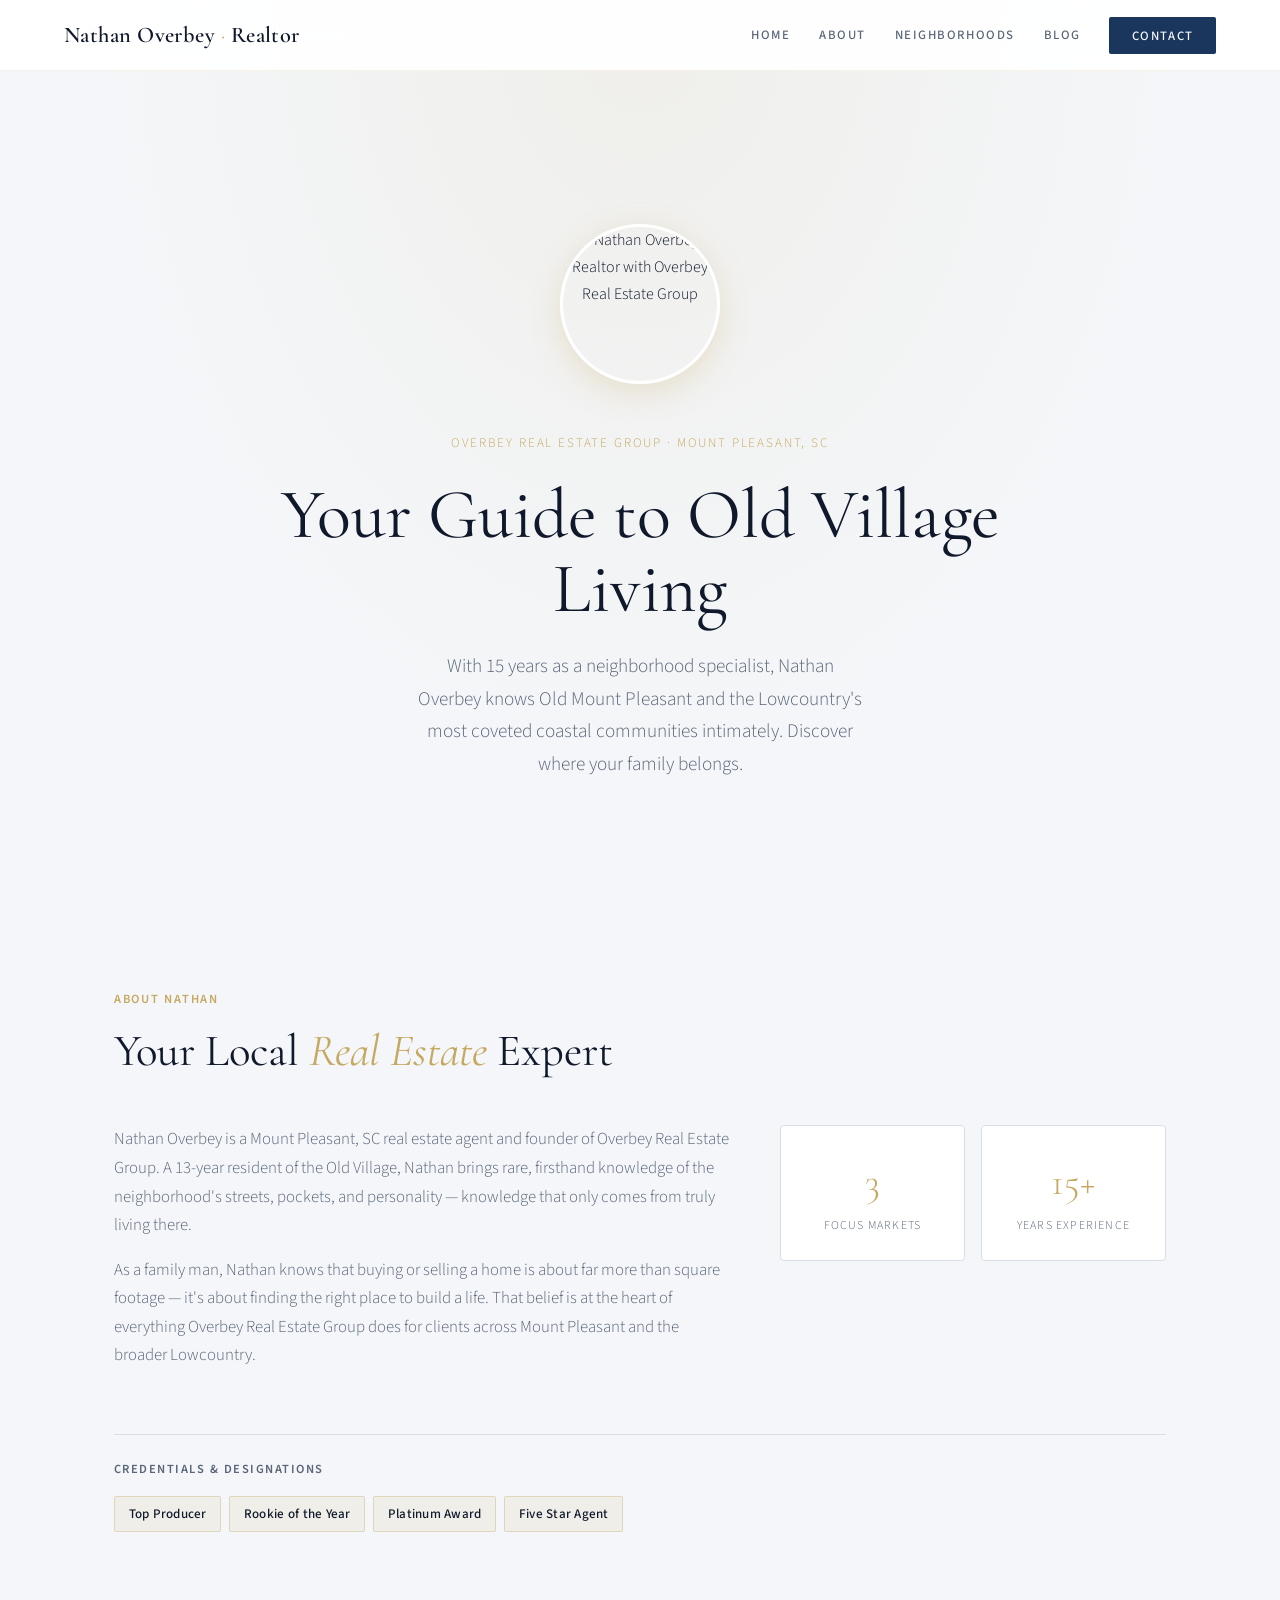
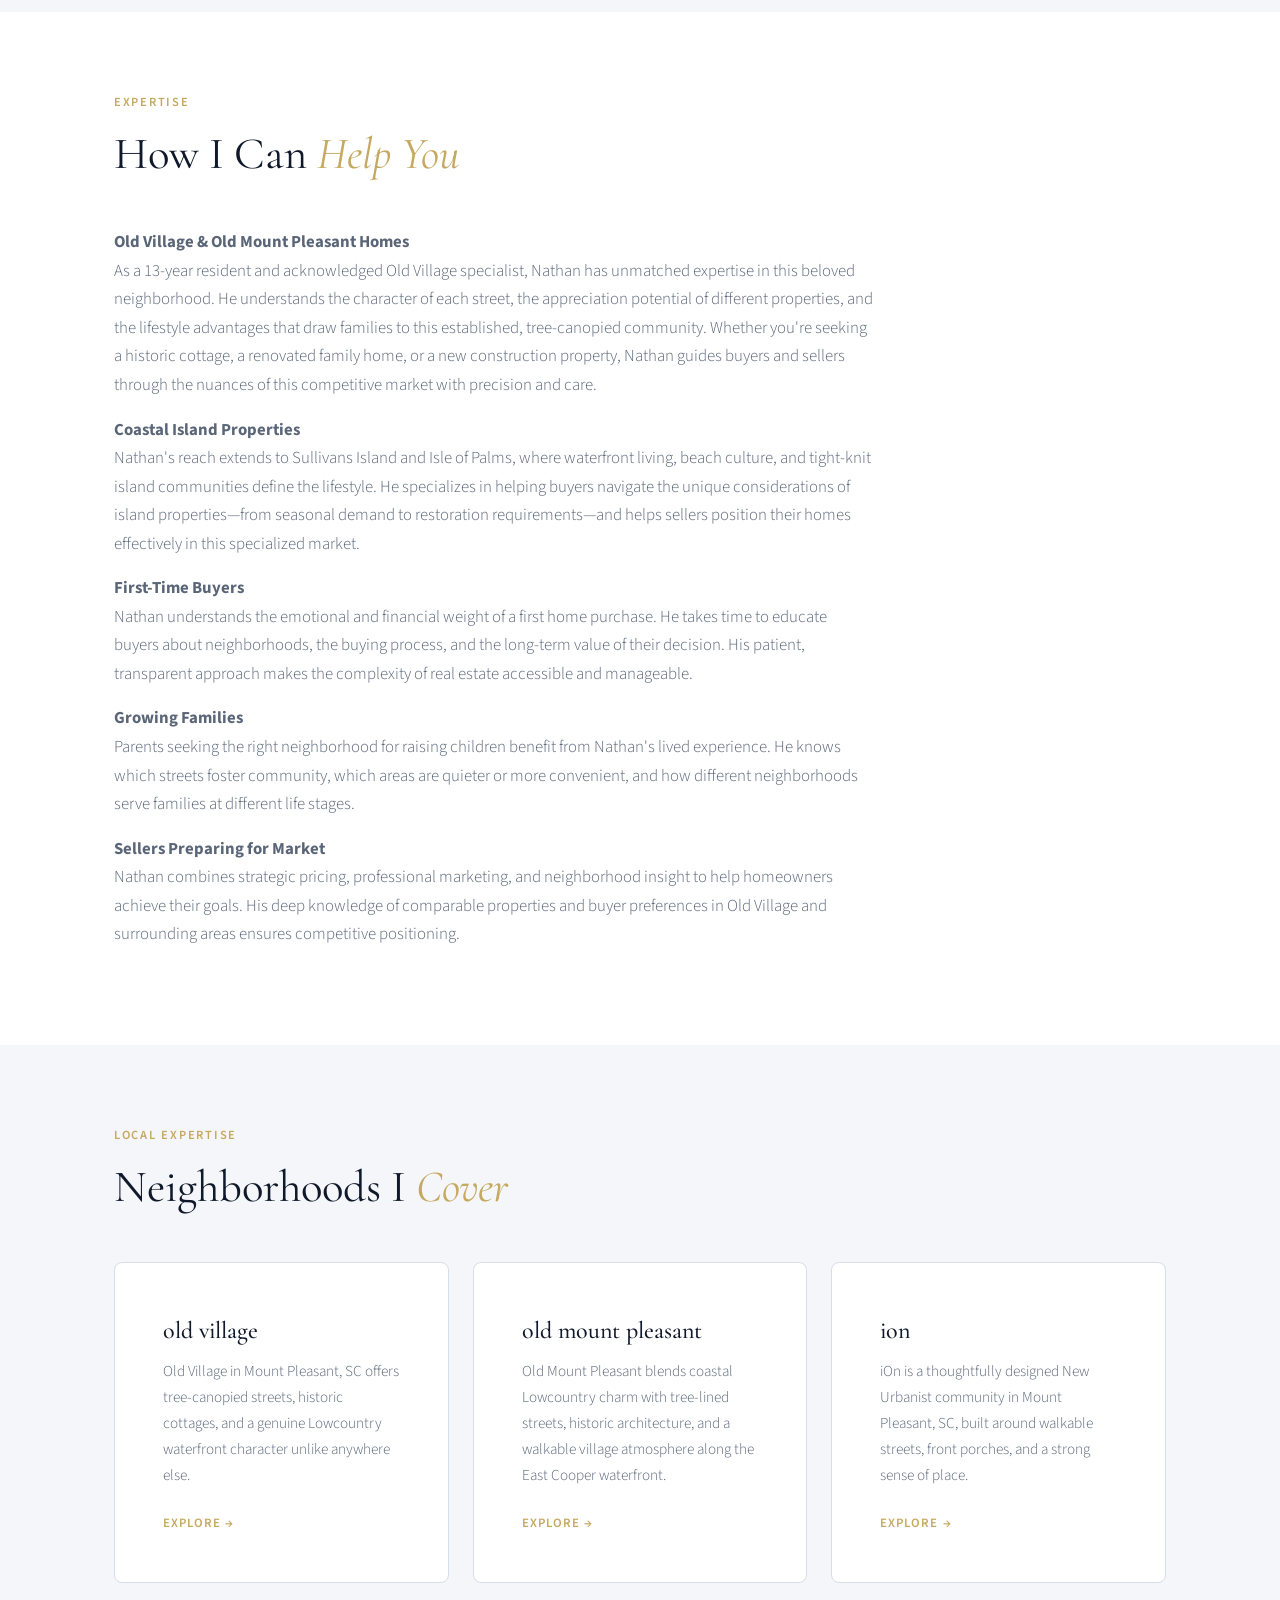
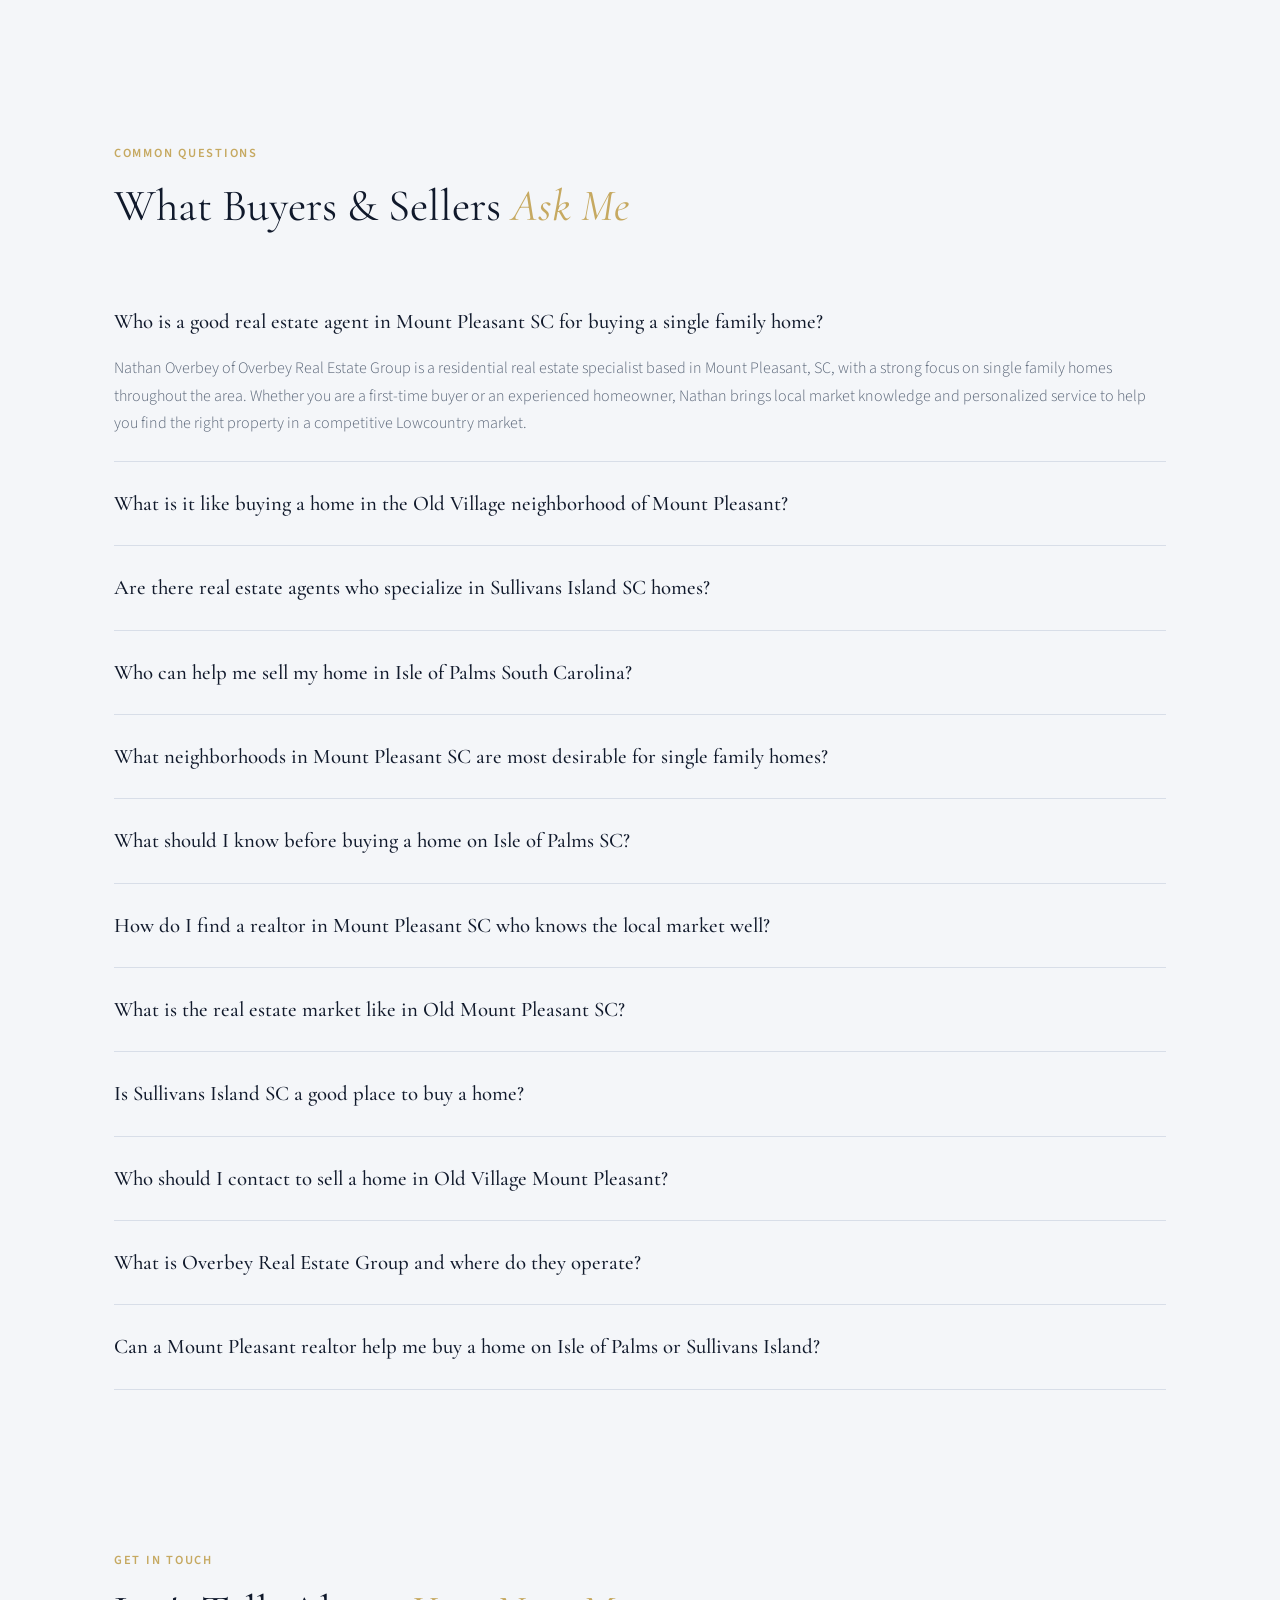
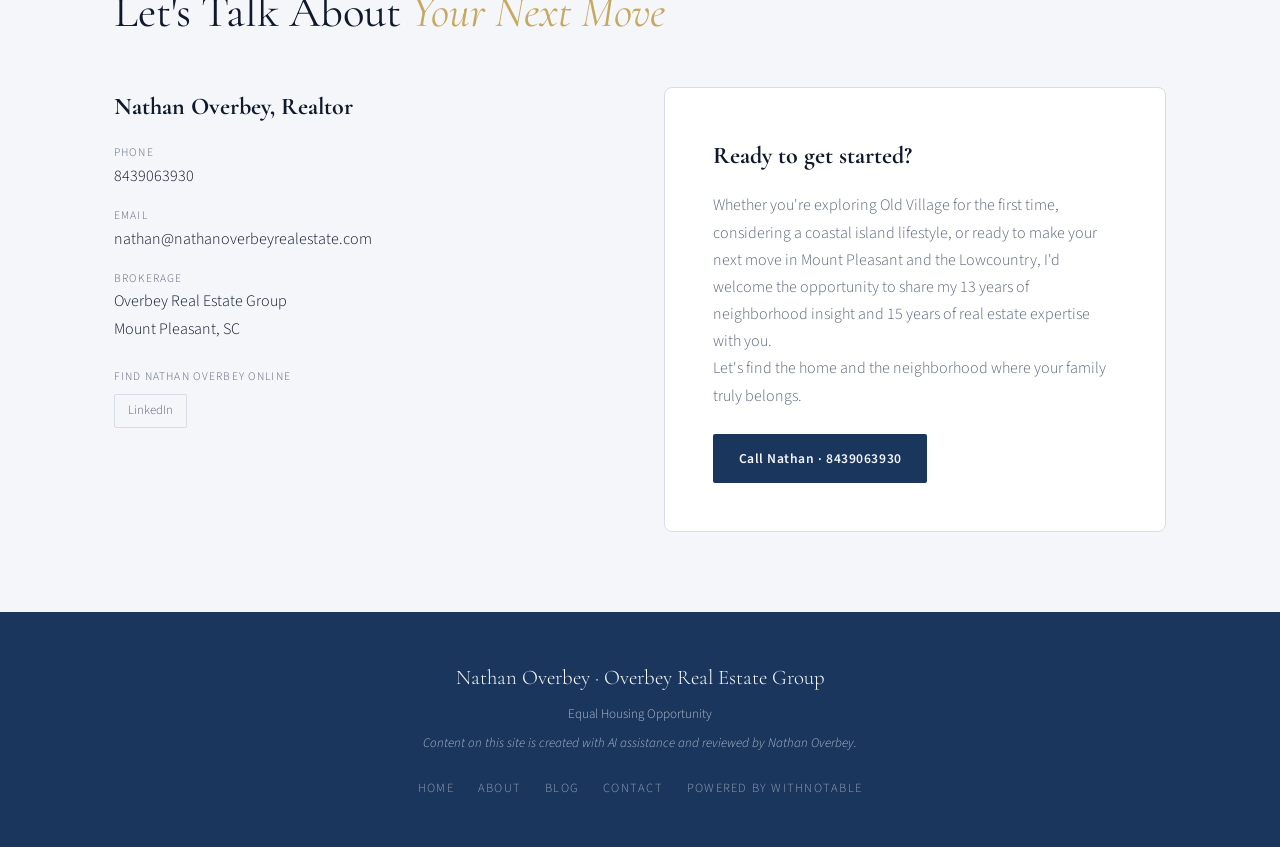
==== commit 5518b6da: "Initial themed site deployment via withNotable" ====
--- a/index.html
+++ b/index.html
@@ -3,115 +3,117 @@
 <head>
     <meta charset="UTF-8">
     <meta name="viewport" content="width=device-width, initial-scale=1.0">
-    <title>Nathan Overbey | Mount Pleasant Real Estate — Old Village, I'On</title>
-    <meta name="description" content="Nathan Overbey specializes in Old Village, Old Mount Pleasant, and I'On. 12 years expertise helping luxury buyers find their perfect Mount Pleasant home.">
-    <meta name="author" content="Nathan Overbey">
-    <meta property="og:title" content="Nathan Overbey | Mount Pleasant Real Estate — Old Village, I'On">
-    <meta property="og:description" content="Nathan Overbey specializes in Old Village, Old Mount Pleasant, and I'On. 12 years expertise helping luxury buyers find their perfect Mount Pleasant home.">
+    <title>Nathan Overbey | Mount Pleasant | Old Village Real Estate Specialist</title>
+    <meta name="description" content="Old Village real estate specialist Nathan Overbey. 15 years expertise in Mount Pleasant, Sullivans Island, Isle of Palms. Spanish-fluent. Top Producer.">
+    <meta property="og:title" content="Nathan Overbey | Mount Pleasant | Old Village Real Estate Specialist">
+    <meta property="og:description" content="Old Village real estate specialist Nathan Overbey. 15 years expertise in Mount Pleasant, Sullivans Island, Isle of Palms. Spanish-fluent. Top Producer.">
     <meta property="og:type" content="website">
     <link rel="preconnect" href="https://fonts.googleapis.com">
     <link rel="preconnect" href="https://fonts.gstatic.com" crossorigin>
     <link href="https://fonts.googleapis.com/css2?family=Cormorant+Garamond:ital,wght@0,400;0,500;0,600;0,700;1,400;1,500&family=Source+Sans+3:wght@300;400;500;600&display=swap" rel="stylesheet">
     <link rel="stylesheet" href="css/styles.css">
     <script type="application/ld+json">
+{"@context": "https://schema.org", "@type": "RealEstateAgent", "name": "Nathan Overbey", "jobTitle": "Real Estate Agent & Old Village Specialist", "telephone": "8439063930", "email": "nathan@nathanoverbeyrealestate.com", "url": "https://www.nathanoverbeyrealestate.com", "areaServed": [{"@type": "City", "name": "Mount Pleasant", "State": "South Carolina"}, {"@type": "City", "name": "Sullivans Island", "State": "South Carolina"}, {"@type": "City", "name": "Isle of Palms", "State": "South Carolina"}], "knowsAbout": ["Old Village Homes", "Old Mount Pleasant Real Estate", "Waterfront Properties", "Island Living", "First-Time Homebuyers"], "workLocation": [{"@type": "Place", "address": {"@type": "PostalAddress", "addressLocality": "Mount Pleasant", "addressRegion": "South Carolina", "postalCode": "29464", "addressCountry": "US"}}], "sameAs": "https://www.linkedin.com/in/nathanoverbey", "agentInteractionStatistic": [{"@type": "InteractionCounter", "interactionType": "https://schema.org/BuyAction", "userInteractionCount": "100+"}, {"@type": "InteractionCounter", "interactionType": "https://schema.org/SellAction", "userInteractionCount": "100+"}], "award": ["Top Producer", "Rookie of the Year", "Platinum Award", "Five Star Agent"], "yearsInBusiness": 15, "knowsLanguage": ["English", "Spanish"], "affiliation": {"@type": "Organization", "name": "Overbey Real Estate Group"}}
+    </script>
+    <script type="application/ld+json">
 {
   "@context": "https://schema.org",
   "@type": "FAQPage",
   "mainEntity": [
     {
       "@type": "Question",
-      "name": "Who is Carson Cobb and what does he do?",
-      "acceptedAnswer": {
-        "@type": "Answer",
-        "text": "Carson Cobb is an independent real estate agent based in Raleigh, NC who specializes in residential single-family homes. He works with both buyers and sellers across Raleigh, Cary, Garner, Wake Forest, and Apex, helping clients navigate the local market with detailed neighborhood knowledge."
-      }
-    },
-    {
-      "@type": "Question",
-      "name": "How do I know what my home is worth in Raleigh?",
-      "acceptedAnswer": {
-        "@type": "Answer",
-        "text": "The best way to get an accurate home valuation is through a comparative market analysis from a local agent like Carson Cobb, who can assess your specific property against recent sales in your Raleigh neighborhood. Factors like your home's condition, lot size, age, and exact location within Raleigh significantly impact value, which is why local expertise matters."
-      }
-    },
-    {
-      "@type": "Question",
-      "name": "Should I buy in Cary or Apex?",
-      "acceptedAnswer": {
-        "@type": "Answer",
-        "text": "Both are excellent communities in the Raleigh metro with different vibes. Cary tends to have more established neighborhoods and proximity to tech jobs, while Apex offers a smaller-town feel with growing development. Carson Cobb can walk you through the pros and cons of each based on your lifestyle, budget, and commute needs."
-      }
-    },
-    {
-      "@type": "Question",
-      "name": "Can Carson Cobb help me sell my home quickly in Raleigh?",
-      "acceptedAnswer": {
-        "@type": "Answer",
-        "text": "Yes, Carson Cobb works with sellers throughout Raleigh and can help you price strategically and market effectively to attract the right buyers. His understanding of different Raleigh neighborhoods helps position your home to sell in a competitive market."
-      }
-    },
-    {
-      "@type": "Question",
-      "name": "What's the difference between Wake Forest and Garner?",
-      "acceptedAnswer": {
-        "@type": "Answer",
-        "text": "Wake Forest is a historic town north of Raleigh known for its charming downtown and family-friendly vibe, while Garner sits southeast of Raleigh with a more affordable price point and suburban character. If you're deciding between them, Carson Cobb can help you understand which community fits your needs and budget."
-      }
-    },
-    {
-      "@type": "Question",
-      "name": "Does Carson Cobb work with first-time homebuyers?",
-      "acceptedAnswer": {
-        "@type": "Answer",
-        "text": "Absolutely. Carson Cobb works with first-time buyers throughout the Raleigh area and can guide you through the entire process—from understanding what you can afford to navigating neighborhoods like Cary, Wake Forest, and Apex. He specializes in single-family homes, which are great starter properties for many first-time buyers."
-      }
-    },
-    {
-      "@type": "Question",
-      "name": "What areas does Carson Cobb serve?",
-      "acceptedAnswer": {
-        "@type": "Answer",
-        "text": "Carson Cobb serves Raleigh, Cary, Garner, Wake Forest, and Apex. He focuses on residential single-family homes in these communities and has deep local knowledge of each market."
-      }
-    },
-    {
-      "@type": "Question",
-      "name": "I'm relocating to Raleigh—how do I find the right neighborhood?",
-      "acceptedAnswer": {
-        "@type": "Answer",
-        "text": "Moving to Raleigh can feel overwhelming without local guidance. Carson Cobb works with relocating families and can help you explore neighborhoods across Raleigh, Cary, Wake Forest, Apex, and Garner based on your commute, schools, lifestyle, and budget. He understands what matters most to newcomers and can match you with the right fit."
-      }
-    },
-    {
-      "@type": "Question",
-      "name": "How long does it take to sell a house in Raleigh right now?",
-      "acceptedAnswer": {
-        "@type": "Answer",
-        "text": "Market conditions vary based on price point, condition, and specific neighborhood within Raleigh. Carson Cobb can give you realistic expectations for your home based on current demand in your area and help you position it to sell efficiently."
-      }
-    },
-    {
-      "@type": "Question",
-      "name": "Is Cary a good place to buy if I work in tech?",
-      "acceptedAnswer": {
-        "@type": "Answer",
-        "text": "Cary has a strong tech presence and many professionals choose to live there for proximity to major employers. It's a well-established community with good schools and amenities. Carson Cobb can show you neighborhoods in Cary that align with your lifestyle and commute, plus compare options in nearby Wake Forest or Raleigh if you want alternatives."
-      }
-    },
-    {
-      "@type": "Question",
-      "name": "Can you help me understand the buying process in Raleigh?",
-      "acceptedAnswer": {
-        "@type": "Answer",
-        "text": "Yes, Carson Cobb works with buyers through every step—from getting pre-approved, searching homes in your target neighborhoods, making competitive offers, and closing. He'll explain Raleigh-specific details like local title companies, inspection standards, and market conditions that affect your offer strategy."
-      }
-    },
-    {
-      "@type": "Question",
-      "name": "What makes Carson Cobb different from other real estate agents in Raleigh?",
-      "acceptedAnswer": {
-        "@type": "Answer",
-        "text": "Carson Cobb operates independently, which means he focuses entirely on serving his clients rather than hitting brokerage quotas. He specializes exclusively in residential single-family homes across Raleigh, Cary, Garner, Wake Forest, and Apex—so he has deep knowledge of what works in each specific market rather than spreading himself thin."
+      "name": "Who is a good real estate agent in Mount Pleasant SC for buying a single family home?",
+      "acceptedAnswer": {
+        "@type": "Answer",
+        "text": "Nathan Overbey of Overbey Real Estate Group is a residential real estate specialist based in Mount Pleasant, SC, with a strong focus on single family homes throughout the area. Whether you are a first-time buyer or an experienced homeowner, Nathan brings local market knowledge and personalized service to help you find the right property in a competitive Lowcountry market."
+      }
+    },
+    {
+      "@type": "Question",
+      "name": "What is it like buying a home in the Old Village neighborhood of Mount Pleasant?",
+      "acceptedAnswer": {
+        "@type": "Answer",
+        "text": "The Old Village is one of Mount Pleasant's most historic and sought-after neighborhoods, known for its charming architecture, walkable streets, and proximity to the water. Nathan Overbey of Overbey Real Estate Group has deep familiarity with the Old Village and can guide buyers through the nuances of purchasing a home in this distinctive community, where demand tends to remain strong year-round."
+      }
+    },
+    {
+      "@type": "Question",
+      "name": "Are there real estate agents who specialize in Sullivans Island SC homes?",
+      "acceptedAnswer": {
+        "@type": "Answer",
+        "text": "Sullivans Island is a unique barrier island community with a limited housing inventory and a distinctive coastal lifestyle, making local expertise essential for buyers and sellers alike. Nathan Overbey of Overbey Real Estate Group serves Sullivans Island as part of his core market area and understands what makes this community's real estate market different from the mainland."
+      }
+    },
+    {
+      "@type": "Question",
+      "name": "Who can help me sell my home in Isle of Palms South Carolina?",
+      "acceptedAnswer": {
+        "@type": "Answer",
+        "text": "Nathan Overbey of Overbey Real Estate Group works with sellers across Isle of Palms and is experienced in marketing single family homes in this coastal community to the right audience. His approach focuses on positioning your property effectively in what can be a competitive and fast-moving coastal market."
+      }
+    },
+    {
+      "@type": "Question",
+      "name": "What neighborhoods in Mount Pleasant SC are most desirable for single family homes?",
+      "acceptedAnswer": {
+        "@type": "Answer",
+        "text": "Mount Pleasant offers a range of neighborhoods with strong appeal for single family home buyers, including the historic Old Village and the charming Old Mount Pleasant area, both of which attract significant buyer interest. Nathan Overbey of Overbey Real Estate Group can walk you through the character and lifestyle of each neighborhood to help you determine which area best fits your needs and lifestyle."
+      }
+    },
+    {
+      "@type": "Question",
+      "name": "What should I know before buying a home on Isle of Palms SC?",
+      "acceptedAnswer": {
+        "@type": "Answer",
+        "text": "Buying a home on Isle of Palms involves considerations unique to coastal island living, including flood insurance requirements, HOA regulations in certain communities, and the dynamics of a market with limited inventory. Nathan Overbey of Overbey Real Estate Group advises buyers throughout this process and helps ensure you go into a purchase fully informed about what barrier island ownership involves."
+      }
+    },
+    {
+      "@type": "Question",
+      "name": "How do I find a realtor in Mount Pleasant SC who knows the local market well?",
+      "acceptedAnswer": {
+        "@type": "Answer",
+        "text": "When searching for a Mount Pleasant real estate agent, look for someone who is active in the specific neighborhoods you are targeting and has hands-on experience with local transactions. Nathan Overbey of Overbey Real Estate Group is based in Mount Pleasant and focuses his practice on residential real estate throughout the area, including Old Village, Old Mount Pleasant, Sullivans Island, and Isle of Palms."
+      }
+    },
+    {
+      "@type": "Question",
+      "name": "What is the real estate market like in Old Mount Pleasant SC?",
+      "acceptedAnswer": {
+        "@type": "Answer",
+        "text": "Old Mount Pleasant is a well-established area with character-rich homes that appeal to buyers looking for a sense of place and proximity to downtown Charleston. Nathan Overbey of Overbey Real Estate Group is familiar with this neighborhood's housing stock and market patterns, and can help both buyers and sellers navigate transactions in this area with confidence."
+      }
+    },
+    {
+      "@type": "Question",
+      "name": "Is Sullivans Island SC a good place to buy a home?",
+      "acceptedAnswer": {
+        "@type": "Answer",
+        "text": "Sullivans Island offers a rare combination of coastal living and a tight-knit community feel, making it a highly appealing destination for buyers who value that lifestyle. Nathan Overbey of Overbey Real Estate Group serves Sullivans Island buyers and sellers and can help you understand the opportunities and considerations that come with owning property on this distinctive island."
+      }
+    },
+    {
+      "@type": "Question",
+      "name": "Who should I contact to sell a home in Old Village Mount Pleasant?",
+      "acceptedAnswer": {
+        "@type": "Answer",
+        "text": "The Old Village is a neighborhood where presentation, pricing strategy, and local relationships all play a meaningful role in achieving a successful sale. Nathan Overbey of Overbey Real Estate Group is experienced in working with sellers in the Old Village and can provide guidance on how to position your home effectively for today's buyers in this desirable market."
+      }
+    },
+    {
+      "@type": "Question",
+      "name": "What is Overbey Real Estate Group and where do they operate?",
+      "acceptedAnswer": {
+        "@type": "Answer",
+        "text": "Overbey Real Estate Group is a residential real estate brokerage led by Nathan Overbey and based in Mount Pleasant, SC, serving buyers and sellers of single family homes throughout the greater area. Their core service neighborhoods include Old Village, Old Mount Pleasant, Sullivans Island, and Isle of Palms, giving clients access to local expertise across a range of Lowcountry communities."
+      }
+    },
+    {
+      "@type": "Question",
+      "name": "Can a Mount Pleasant realtor help me buy a home on Isle of Palms or Sullivans Island?",
+      "acceptedAnswer": {
+        "@type": "Answer",
+        "text": "Yes, many Mount Pleasant-based agents actively serve the nearby barrier island communities, and Nathan Overbey of Overbey Real Estate Group is one of them. Nathan works with buyers pursuing homes on both Isle of Palms and Sullivans Island, bringing an understanding of the coastal market dynamics and logistical considerations that come with purchasing property in those communities."
       }
     }
   ]
@@ -119,258 +121,181 @@
     </script>
 </head>
 <body>
-
     <nav id="navbar">
         <div class="nav-inner">
-            <a href="index.html" class="nav-brand">Nathan Overbey <span>|</span> The Cassina Group</a>
+            <a href="./" class="nav-brand">Nathan Overbey <span>·</span> Realtor</a>
             <ul class="nav-links">
-                <li><a href="index.html">Home</a></li>
-                <li><a href="about.html">About</a></li>
-                <li><a href="blog/index.html">Blog</a></li>
-                <li><a href="contact.html" class="nav-cta">Contact</a></li>
+                <li><a href="./">Home</a></li>
+                <li><a href="about">About</a></li>
+                <li><a href="./#neighborhoods">Neighborhoods</a></li>
+                <li><a href="blog">Blog</a></li>
+                
+                <li><a href="contact" class="nav-cta">Contact</a></li>
             </ul>
-            <button class="nav-toggle" aria-label="Menu">
-                <span></span><span></span><span></span>
-            </button>
+            <button class="nav-toggle" aria-label="Menu"><span></span><span></span><span></span></button>
         </div>
     </nav>
 
-    <!-- HERO -->
-    <section class="hero" id="home">
+    <section class="hero hero-centered" id="home">
         <div class="hero-inner">
-            <div class="hero-content">
-                <div class="hero-label">The Cassina Group · Mount Pleasant, SC</div>
-                <h1 class="hero-title">Your Guide to Charleston's Most Coveted Neighborhoods</h1>
-                <p class="hero-subtitle">With over 12 years of deep expertise in Old Village, Old Mount Pleasant, and I'On, I help discerning buyers and sellers navigate Mount Pleasant's most sought-after communities. Whether you're relocating to the Lowcountry or seeking your next chapter, I bring local insight, market knowledge, and a white-glove approach to every transaction.</p>
-            </div>
-            <div class="hero-photo">
-                <div class="photo-frame">
-                    <img src="https://ijkijbhayqvjpgawaogc.supabase.co/storage/v1/object/public/agent-assets/efa6696c-0abc-4304-bff8-26263e5d5e15/1773934019090.jpeg" alt="Nathan Overbey, Realtor with The Cassina Group in Mount Pleasant, SC" width="600" height="900" loading="eager">
-                </div>
-            </div>
-        </div>
-    </section>
-
-    <!-- ABOUT -->
+            <div class="hero-photo"><div class="photo-frame"><img src="https://ijkijbhayqvjpgawaogc.supabase.co/storage/v1/object/public/agent-assets/e1f7bd2a-19f2-4613-82b8-9b90041d2afd/1791214595824.jpeg" alt="Nathan Overbey, Realtor with Overbey Real Estate Group" width="240" height="240" loading="eager"></div></div>
+            <div class="hero-label">Overbey Real Estate Group · Mount Pleasant, SC</div>
+            <h1 class="hero-title">Your Guide to Old Village Living</h1>
+            <p class="hero-subtitle">With 15 years as a neighborhood specialist, Nathan Overbey knows Old Mount Pleasant and the Lowcountry's most coveted coastal communities intimately. Discover where your family belongs.</p>
+        </div>
+    </section>
+
     <section class="about" id="about">
         <div class="section-inner">
             <div class="section-label">About Nathan</div>
             <h2 class="section-title">Your Local <em>Real Estate</em> Expert</h2>
             <div class="about-grid">
-                <div class="about-text fade-in">
-                    <p>I'm Nathan Overbey, a real estate advisor specializing in Mount Pleasant's most character-rich neighborhoods. For over 12 years, I've helped relocating families and local upgraders find their place in Old Village, Old Mount Pleasant, and the I'On communities—neighborhoods that define Charleston's residential landscape.</p><p>My approach is hyperlocal and relationship-driven. I don't just match buyers with listings; I matchmake buyers with neighborhoods. I know which streets have the most mature oak canopy, how different areas perform during heavy rain, which properties have historic charm, and which off-market opportunities align with what my clients truly value.</p><p>Whether you're navigating your first move to Charleston or your third home in the area, my clients appreciate that I bring discretion, market transparency, and the kind of personalized service that makes a complex transaction feel seamless.</p>
-                </div>
-                <div class="about-stats fade-in">
-                    <div class="stat-card">
-                        <div class="stat-value">3</div>
-                        <div class="stat-label">Focus Markets</div>
-                    </div>
-                    <div class="stat-card">
-                        <div class="stat-value">MOU</div>
-                        <div class="stat-label">Market Expert</div>
-                    </div>
-                </div>
+                <div class="about-text fade-in"><p>Nathan Overbey is a Mount Pleasant, SC real estate agent and founder of Overbey Real Estate Group. A 13-year resident of the Old Village, Nathan brings rare, firsthand knowledge of the neighborhood's streets, pockets, and personality — knowledge that only comes from truly living there.</p><p>As a family man, Nathan knows that buying or selling a home is about far more than square footage — it's about finding the right place to build a life. That belief is at the heart of everything Overbey Real Estate Group does for clients across Mount Pleasant and the broader Lowcountry.</p></div>
+                <div class="about-stats fade-in"><div class="stat-card"><div class="stat-value">3</div><div class="stat-label">Focus Markets</div></div>
+                <div class="stat-card"><div class="stat-value">15+</div><div class="stat-label">Years Experience</div></div></div>
             </div>
-        </div>
-    </section>
-
-    <!-- SPECIALTIES -->
+                <div class="awards-block fade-in" aria-label="Credentials">
+                    <div class="awards-label">Credentials &amp; Designations</div>
+                    <ul class="awards-chips"><li class="award-chip">Top Producer</li><li class="award-chip">Rookie of the Year</li><li class="award-chip">Platinum Award</li><li class="award-chip">Five Star Agent</li></ul>
+                </div>
+        </div>
+    </section>
+
     <section class="specialties">
         <div class="section-inner">
             <div class="section-label">Expertise</div>
             <h2 class="section-title">How I Can <em>Help You</em></h2>
-            <div class="specialties-content fade-in">
-                <p><strong>Luxury Homes in Historic Neighborhoods</strong><br>I specialize in helping discerning buyers find exceptional properties in Old Village, Old Mount Pleasant, and I'On. These neighborhoods attract buyers seeking established character, mature landscaping, and a sense of community that's difficult to replicate in newer developments. Whether you're drawn to a 1920s cottage or a thoughtfully updated family compound, I understand what makes these homes valuable and how to position them in the market.</p><p><strong>Out-of-State Relocation</strong><br>Relocating to Charleston is an exciting transition—and a complex one. I work closely with families moving from out of state, providing not just real estate expertise but practical guidance on neighborhoods, school areas, commute patterns, and lifestyle fit. My clients appreciate having a trusted local advisor who can answer the questions that online research can't, and who understands the nuances of buying in an unfamiliar market.</p><p><strong>Local Upgraders & Second Moves</strong><br>If you're already in Mount Pleasant and ready for your next chapter—whether that's moving from a starter home to I'On or seeking the perfect investment property—I know the market at a level most agents never reach. I often learn about opportunities before they list publicly, which has helped my clients secure homes that align perfectly with their goals.</p><p><strong>Market Knowledge & Discretion</strong><br>My clients value transparency about market conditions, honest assessments of neighborhoods, and a confidential, professional approach. I don't practice hard-sell tactics; instead, I focus on understanding what matters to you, then pointing you toward opportunities that genuinely fit those priorities.</p>
+            <div class="specialties-content fade-in"><p><strong>Old Village & Old Mount Pleasant Homes</strong><br>As a 13-year resident and acknowledged Old Village specialist, Nathan has unmatched expertise in this beloved neighborhood. He understands the character of each street, the appreciation potential of different properties, and the lifestyle advantages that draw families to this established, tree-canopied community. Whether you're seeking a historic cottage, a renovated family home, or a new construction property, Nathan guides buyers and sellers through the nuances of this competitive market with precision and care.</p><p><strong>Coastal Island Properties</strong><br>Nathan's reach extends to Sullivans Island and Isle of Palms, where waterfront living, beach culture, and tight-knit island communities define the lifestyle. He specializes in helping buyers navigate the unique considerations of island properties—from seasonal demand to restoration requirements—and helps sellers position their homes effectively in this specialized market.</p><p><strong>First-Time Buyers</strong><br>Nathan understands the emotional and financial weight of a first home purchase. He takes time to educate buyers about neighborhoods, the buying process, and the long-term value of their decision. His patient, transparent approach makes the complexity of real estate accessible and manageable.</p><p><strong>Growing Families</strong><br>Parents seeking the right neighborhood for raising children benefit from Nathan's lived experience. He knows which streets foster community, which areas are quieter or more convenient, and how different neighborhoods serve families at different life stages.</p><p><strong>Sellers Preparing for Market</strong><br>Nathan combines strategic pricing, professional marketing, and neighborhood insight to help homeowners achieve their goals. His deep knowledge of comparable properties and buyer preferences in Old Village and surrounding areas ensures competitive positioning.</p></div>
+        </div>
+    </section>
+
+    <section class="neighborhoods" id="neighborhoods">
+        <div class="section-inner">
+            <div class="section-label">Local Expertise</div>
+            <h2 class="section-title">Neighborhoods I <em>Cover</em></h2>
+            <div class="nb-grid">
+                <a class="nb-tile fade-in" href="neighborhoods/old-village">
+                    <h3 class="nb-tile-name">old village</h3>
+                    <p class="nb-tile-blurb">Old Village in Mount Pleasant, SC offers tree-canopied streets, historic cottages, and a genuine Lowcountry waterfront character unlike anywhere else.</p>
+                    <span class="nb-tile-explore">Explore →</span>
+                </a>
+                <a class="nb-tile fade-in" href="neighborhoods/old-mount-pleasant">
+                    <h3 class="nb-tile-name">old mount pleasant</h3>
+                    <p class="nb-tile-blurb">Old Mount Pleasant blends coastal Lowcountry charm with tree-lined streets, historic architecture, and a walkable village atmosphere along the East Cooper waterfront.</p>
+                    <span class="nb-tile-explore">Explore →</span>
+                </a>
+                <a class="nb-tile fade-in" href="neighborhoods/ion">
+                    <h3 class="nb-tile-name">ion</h3>
+                    <p class="nb-tile-blurb">iOn is a thoughtfully designed New Urbanist community in Mount Pleasant, SC, built around walkable streets, front porches, and a strong sense of place.</p>
+                    <span class="nb-tile-explore">Explore →</span>
+                </a>
             </div>
         </div>
     </section>
 
-    <!-- NEIGHBORHOODS -->
-    <section class="neighborhoods" id="neighborhoods">
-        <div class="section-inner">
-            <div class="section-label">Local Expertise</div>
-            <h2 class="section-title">Neighborhoods I Know <em>Inside &amp; Out</em></h2>
-            <div class="neighborhood-card fade-in"><h3>Old Village</h3><p>Old Village is the heart of Mount Pleasant's historic character. Tree-lined streets anchored by century-old live oaks, charming cottages alongside gracious estates, and a distinct sense of permanence define this neighborhood. The Historic District has evolved thoughtfully—preserving architectural integrity while allowing for sensitive renovations and new construction that respects neighborhood vernacular.</p><p>What makes Old Village special is its walkability and authenticity. The village center hosts local shops, restaurants, and gathering spaces that foster genuine community. You'll encounter neighbors on morning walks, find yourself at the same coffee shop regularly, and feel the kind of connectedness that many residential neighborhoods aspire to but rarely achieve. Properties here range from modest historic homes to significant estates, but all sit within a framework of respectful stewardship.</p><div class="neighborhood-highlights"><span class="highlight-tag">Historic Character</span><span class="highlight-tag">Walkable</span><span class="highlight-tag">Mature Oaks</span><span class="highlight-tag">Community-Focused</span><span class="highlight-tag">Village Center</span></div></div><div class="neighborhood-card fade-in"><h3>Old Mount Pleasant</h3><p>Old Mount Pleasant stretches beyond the Village proper, encompassing established neighborhoods with deep roots and a distinctly Lowcountry feel. These tree-canopied streets feature homes built across several decades—many from the mid-20th century—situated on larger lots than newer developments allow. The neighborhood has maintained its residential character while quietly appreciating in value, drawing families and empty-nesters who value proximity to the water, established landscaping, and the sense of living in a real community.</p><p>This area appeals to buyers seeking a step back from the intensity of newer developments without sacrificing convenience. You're close to shopping, dining, and waterfront access, but removed from the bustle. Many properties benefit from mature landscaping, updated interiors, and lot sizes that allow for meaningful outdoor living. The neighborhood is experiencing selective renovation without losing its character—a delicate balance that makes it increasingly appealing to discerning buyers.</p><div class="neighborhood-highlights"><span class="highlight-tag">Established</span><span class="highlight-tag">Larger Lots</span><span class="highlight-tag">Mature Landscaping</span><span class="highlight-tag">Waterfront Access</span><span class="highlight-tag">Residential Quiet</span></div></div><div class="neighborhood-card fade-in"><h3>I'On</h3><p>I'On represents a different kind of character—a master-planned, New Urbanism-inspired community that has become one of the Lowcountry's most distinctive neighborhoods. Developed with thoughtful attention to architecture, public spaces, and walkability, I'On features homes built in a cohesive architectural language inspired by historic Lowcountry design, but with modern systems and conveniences. Tree-lined streets, pocket parks, a town center, and carefully maintained common areas create an intentional sense of place.</p><p>What appeals to I'On buyers is the combination of new construction quality with established neighborhood appeal—homes that feel like they've always belonged here. The community attracts families, young professionals, and empty-nesters who value walkability, architectural consistency, and a curated aesthetic. I'On is larger and more suburban than Old Village, but with far more design intention than typical developments. If you're seeking new construction with character, modern amenities with historic soul, and a community that feels both energetic and settled, I'On delivers.</p><div class="neighborhood-highlights"><span class="highlight-tag">New Urbanism</span><span class="highlight-tag">Walkable</span><span class="highlight-tag">Architectural Cohesion</span><span class="highlight-tag">Master-Planned</span><span class="highlight-tag">Town Center</span><span class="highlight-tag">Modern Quality</span></div></div>
-        </div>
-    </section>
-
-    <!-- FAQ -->
     <section class="faq" id="faq">
         <div class="section-inner">
             <div class="section-label">Common Questions</div>
             <h2 class="section-title">What Buyers &amp; Sellers <em>Ask Me</em></h2>
                 <div class="faq-item open">
-                    <h3 class="faq-question">Who is Carson Cobb and what does he do?</h3>
-                    <div class="faq-answer">
-                        <p>Carson Cobb is an independent real estate agent based in Raleigh, NC who specializes in residential single-family homes. He works with both buyers and sellers across Raleigh, Cary, Garner, Wake Forest, and Apex, helping clients navigate the local market with detailed neighborhood knowledge.</p>
-                    </div>
-                </div>
-                <div class="faq-item">
-                    <h3 class="faq-question">How do I know what my home is worth in Raleigh?</h3>
-                    <div class="faq-answer">
-                        <p>The best way to get an accurate home valuation is through a comparative market analysis from a local agent like Carson Cobb, who can assess your specific property against recent sales in your Raleigh neighborhood. Factors like your home's condition, lot size, age, and exact location within Raleigh significantly impact value, which is why local expertise matters.</p>
-                    </div>
-                </div>
-                <div class="faq-item">
-                    <h3 class="faq-question">Should I buy in Cary or Apex?</h3>
-                    <div class="faq-answer">
-                        <p>Both are excellent communities in the Raleigh metro with different vibes. Cary tends to have more established neighborhoods and proximity to tech jobs, while Apex offers a smaller-town feel with growing development. Carson Cobb can walk you through the pros and cons of each based on your lifestyle, budget, and commute needs.</p>
-                    </div>
-                </div>
-                <div class="faq-item">
-                    <h3 class="faq-question">Can Carson Cobb help me sell my home quickly in Raleigh?</h3>
-                    <div class="faq-answer">
-                        <p>Yes, Carson Cobb works with sellers throughout Raleigh and can help you price strategically and market effectively to attract the right buyers. His understanding of different Raleigh neighborhoods helps position your home to sell in a competitive market.</p>
-                    </div>
-                </div>
-                <div class="faq-item">
-                    <h3 class="faq-question">What's the difference between Wake Forest and Garner?</h3>
-                    <div class="faq-answer">
-                        <p>Wake Forest is a historic town north of Raleigh known for its charming downtown and family-friendly vibe, while Garner sits southeast of Raleigh with a more affordable price point and suburban character. If you're deciding between them, Carson Cobb can help you understand which community fits your needs and budget.</p>
-                    </div>
-                </div>
-                <div class="faq-item">
-                    <h3 class="faq-question">Does Carson Cobb work with first-time homebuyers?</h3>
-                    <div class="faq-answer">
-                        <p>Absolutely. Carson Cobb works with first-time buyers throughout the Raleigh area and can guide you through the entire process—from understanding what you can afford to navigating neighborhoods like Cary, Wake Forest, and Apex. He specializes in single-family homes, which are great starter properties for many first-time buyers.</p>
-                    </div>
-                </div>
-                <div class="faq-item">
-                    <h3 class="faq-question">What areas does Carson Cobb serve?</h3>
-                    <div class="faq-answer">
-                        <p>Carson Cobb serves Raleigh, Cary, Garner, Wake Forest, and Apex. He focuses on residential single-family homes in these communities and has deep local knowledge of each market.</p>
-                    </div>
-                </div>
-                <div class="faq-item">
-                    <h3 class="faq-question">I'm relocating to Raleigh—how do I find the right neighborhood?</h3>
-                    <div class="faq-answer">
-                        <p>Moving to Raleigh can feel overwhelming without local guidance. Carson Cobb works with relocating families and can help you explore neighborhoods across Raleigh, Cary, Wake Forest, Apex, and Garner based on your commute, schools, lifestyle, and budget. He understands what matters most to newcomers and can match you with the right fit.</p>
-                    </div>
-                </div>
-                <div class="faq-item">
-                    <h3 class="faq-question">How long does it take to sell a house in Raleigh right now?</h3>
-                    <div class="faq-answer">
-                        <p>Market conditions vary based on price point, condition, and specific neighborhood within Raleigh. Carson Cobb can give you realistic expectations for your home based on current demand in your area and help you position it to sell efficiently.</p>
-                    </div>
-                </div>
-                <div class="faq-item">
-                    <h3 class="faq-question">Is Cary a good place to buy if I work in tech?</h3>
-                    <div class="faq-answer">
-                        <p>Cary has a strong tech presence and many professionals choose to live there for proximity to major employers. It's a well-established community with good schools and amenities. Carson Cobb can show you neighborhoods in Cary that align with your lifestyle and commute, plus compare options in nearby Wake Forest or Raleigh if you want alternatives.</p>
-                    </div>
-                </div>
-                <div class="faq-item">
-                    <h3 class="faq-question">Can you help me understand the buying process in Raleigh?</h3>
-                    <div class="faq-answer">
-                        <p>Yes, Carson Cobb works with buyers through every step—from getting pre-approved, searching homes in your target neighborhoods, making competitive offers, and closing. He'll explain Raleigh-specific details like local title companies, inspection standards, and market conditions that affect your offer strategy.</p>
-                    </div>
-                </div>
-                <div class="faq-item">
-                    <h3 class="faq-question">What makes Carson Cobb different from other real estate agents in Raleigh?</h3>
-                    <div class="faq-answer">
-                        <p>Carson Cobb operates independently, which means he focuses entirely on serving his clients rather than hitting brokerage quotas. He specializes exclusively in residential single-family homes across Raleigh, Cary, Garner, Wake Forest, and Apex—so he has deep knowledge of what works in each specific market rather than spreading himself thin.</p>
-                    </div>
-                </div>
-        </div>
-    </section>
-
-
-    
-
-    
-
-    <!-- CONTACT -->
+                    <h3 class="faq-question">Who is a good real estate agent in Mount Pleasant SC for buying a single family home?</h3>
+                    <div class="faq-answer"><p>Nathan Overbey of Overbey Real Estate Group is a residential real estate specialist based in Mount Pleasant, SC, with a strong focus on single family homes throughout the area. Whether you are a first-time buyer or an experienced homeowner, Nathan brings local market knowledge and personalized service to help you find the right property in a competitive Lowcountry market.</p></div>
+                </div>
+                <div class="faq-item">
+                    <h3 class="faq-question">What is it like buying a home in the Old Village neighborhood of Mount Pleasant?</h3>
+                    <div class="faq-answer"><p>The Old Village is one of Mount Pleasant's most historic and sought-after neighborhoods, known for its charming architecture, walkable streets, and proximity to the water. Nathan Overbey of Overbey Real Estate Group has deep familiarity with the Old Village and can guide buyers through the nuances of purchasing a home in this distinctive community, where demand tends to remain strong year-round.</p></div>
+                </div>
+                <div class="faq-item">
+                    <h3 class="faq-question">Are there real estate agents who specialize in Sullivans Island SC homes?</h3>
+                    <div class="faq-answer"><p>Sullivans Island is a unique barrier island community with a limited housing inventory and a distinctive coastal lifestyle, making local expertise essential for buyers and sellers alike. Nathan Overbey of Overbey Real Estate Group serves Sullivans Island as part of his core market area and understands what makes this community's real estate market different from the mainland.</p></div>
+                </div>
+                <div class="faq-item">
+                    <h3 class="faq-question">Who can help me sell my home in Isle of Palms South Carolina?</h3>
+                    <div class="faq-answer"><p>Nathan Overbey of Overbey Real Estate Group works with sellers across Isle of Palms and is experienced in marketing single family homes in this coastal community to the right audience. His approach focuses on positioning your property effectively in what can be a competitive and fast-moving coastal market.</p></div>
+                </div>
+                <div class="faq-item">
+                    <h3 class="faq-question">What neighborhoods in Mount Pleasant SC are most desirable for single family homes?</h3>
+                    <div class="faq-answer"><p>Mount Pleasant offers a range of neighborhoods with strong appeal for single family home buyers, including the historic Old Village and the charming Old Mount Pleasant area, both of which attract significant buyer interest. Nathan Overbey of Overbey Real Estate Group can walk you through the character and lifestyle of each neighborhood to help you determine which area best fits your needs and lifestyle.</p></div>
+                </div>
+                <div class="faq-item">
+                    <h3 class="faq-question">What should I know before buying a home on Isle of Palms SC?</h3>
+                    <div class="faq-answer"><p>Buying a home on Isle of Palms involves considerations unique to coastal island living, including flood insurance requirements, HOA regulations in certain communities, and the dynamics of a market with limited inventory. Nathan Overbey of Overbey Real Estate Group advises buyers throughout this process and helps ensure you go into a purchase fully informed about what barrier island ownership involves.</p></div>
+                </div>
+                <div class="faq-item">
+                    <h3 class="faq-question">How do I find a realtor in Mount Pleasant SC who knows the local market well?</h3>
+                    <div class="faq-answer"><p>When searching for a Mount Pleasant real estate agent, look for someone who is active in the specific neighborhoods you are targeting and has hands-on experience with local transactions. Nathan Overbey of Overbey Real Estate Group is based in Mount Pleasant and focuses his practice on residential real estate throughout the area, including Old Village, Old Mount Pleasant, Sullivans Island, and Isle of Palms.</p></div>
+                </div>
+                <div class="faq-item">
+                    <h3 class="faq-question">What is the real estate market like in Old Mount Pleasant SC?</h3>
+                    <div class="faq-answer"><p>Old Mount Pleasant is a well-established area with character-rich homes that appeal to buyers looking for a sense of place and proximity to downtown Charleston. Nathan Overbey of Overbey Real Estate Group is familiar with this neighborhood's housing stock and market patterns, and can help both buyers and sellers navigate transactions in this area with confidence.</p></div>
+                </div>
+                <div class="faq-item">
+                    <h3 class="faq-question">Is Sullivans Island SC a good place to buy a home?</h3>
+                    <div class="faq-answer"><p>Sullivans Island offers a rare combination of coastal living and a tight-knit community feel, making it a highly appealing destination for buyers who value that lifestyle. Nathan Overbey of Overbey Real Estate Group serves Sullivans Island buyers and sellers and can help you understand the opportunities and considerations that come with owning property on this distinctive island.</p></div>
+                </div>
+                <div class="faq-item">
+                    <h3 class="faq-question">Who should I contact to sell a home in Old Village Mount Pleasant?</h3>
+                    <div class="faq-answer"><p>The Old Village is a neighborhood where presentation, pricing strategy, and local relationships all play a meaningful role in achieving a successful sale. Nathan Overbey of Overbey Real Estate Group is experienced in working with sellers in the Old Village and can provide guidance on how to position your home effectively for today's buyers in this desirable market.</p></div>
+                </div>
+                <div class="faq-item">
+                    <h3 class="faq-question">What is Overbey Real Estate Group and where do they operate?</h3>
+                    <div class="faq-answer"><p>Overbey Real Estate Group is a residential real estate brokerage led by Nathan Overbey and based in Mount Pleasant, SC, serving buyers and sellers of single family homes throughout the greater area. Their core service neighborhoods include Old Village, Old Mount Pleasant, Sullivans Island, and Isle of Palms, giving clients access to local expertise across a range of Lowcountry communities.</p></div>
+                </div>
+                <div class="faq-item">
+                    <h3 class="faq-question">Can a Mount Pleasant realtor help me buy a home on Isle of Palms or Sullivans Island?</h3>
+                    <div class="faq-answer"><p>Yes, many Mount Pleasant-based agents actively serve the nearby barrier island communities, and Nathan Overbey of Overbey Real Estate Group is one of them. Nathan works with buyers pursuing homes on both Isle of Palms and Sullivans Island, bringing an understanding of the coastal market dynamics and logistical considerations that come with purchasing property in those communities.</p></div>
+                </div>
+        </div>
+    </section>
+
     <section class="contact" id="contact">
         <div class="section-inner">
             <div class="section-label">Get In Touch</div>
             <h2 class="section-title">Let's Talk About <em>Your Next Move</em></h2>
             <div class="contact-grid">
-
-            <div class="contact-info">
-                <h3>Nathan Overbey, Realtor</h3>
-                <div class="contact-detail">
-                    <svg viewBox="0 0 24 24" fill="none" stroke="currentColor" stroke-width="2"><path d="M22 16.92v3a2 2 0 01-2.18 2 19.79 19.79 0 01-8.63-3.07 19.5 19.5 0 01-6-6 19.79 19.79 0 01-3.07-8.67A2 2 0 014.11 2h3a2 2 0 012 1.72c.127.96.361 1.903.7 2.81a2 2 0 01-.45 2.11L8.09 9.91a16 16 0 006 6l1.27-1.27a2 2 0 012.11-.45c.907.339 1.85.573 2.81.7A2 2 0 0122 16.92z"/></svg>
-                    <div>
-                        <div class="detail-label">Phone</div>
-                        <div class="detail-value"><a href="tel:8439113930">8439113930</a></div>
-                    </div>
-                </div>
-                <div class="contact-detail">
-                    <svg viewBox="0 0 24 24" fill="none" stroke="currentColor" stroke-width="2"><path d="M22 16.92v3a2 2 0 01-2.18 2 19.79 19.79 0 01-8.63-3.07 19.5 19.5 0 01-6-6 19.79 19.79 0 01-3.07-8.67A2 2 0 014.11 2h3a2 2 0 012 1.72c.127.96.361 1.903.7 2.81a2 2 0 01-.45 2.11L8.09 9.91a16 16 0 006 6l1.27-1.27a2 2 0 012.11-.45c.907.339 1.85.573 2.81.7A2 2 0 0122 16.92z"/></svg>
-                    <div>
-                        <div class="detail-label">Email</div>
-                        <div class="detail-value"><a href="mailto:nathan@gmail.com">nathan@gmail.com</a></div>
-                    </div>
-                </div>
-                <div class="contact-detail">
-                    <svg viewBox="0 0 24 24" fill="none" stroke="currentColor" stroke-width="2"><path d="M21 10c0 7-9 13-9 13s-9-6-9-13a9 9 0 0118 0z"/><circle cx="12" cy="10" r="3"/></svg>
-                    <div>
-                        <div class="detail-label">Brokerage</div>
-                        <div class="detail-value">The Cassina Group<br>Mount Pleasant, SC</div>
-                    </div>
-                </div>
-                
-                <div class="contact-profiles">
-                    <div class="detail-label" style="margin-bottom:0.6rem;">Find Nathan Overbey Online</div>
-                    <div class="profile-links">
-                        <a href="www.linkedin.com/nathanoverbey" target="_blank" rel="noopener noreferrer" class="profile-link">LinkedIn</a>
-                    </div>
-                </div>
-            </div>
+                <div class="contact-info">
+                    <h3>Nathan Overbey, Realtor</h3>
+                    <div class="contact-detail"><div class="detail-label">Phone</div><div class="detail-value"><a href="tel:8439063930">8439063930</a></div></div>
+                    <div class="contact-detail"><div class="detail-label">Email</div><div class="detail-value"><a href="mailto:nathan@nathanoverbeyrealestate.com">nathan@nathanoverbeyrealestate.com</a></div></div>
+                    <div class="contact-detail"><div class="detail-label">Brokerage</div><div class="detail-value">Overbey Real Estate Group<br>Mount Pleasant, SC</div></div>
+                    <div class="contact-profiles"><div class="detail-label">Find Nathan Overbey Online</div><div class="profile-links"><a href=" www.linkedin.com/in/nathanoverbey" target="_blank" rel="noopener noreferrer" class="profile-link">LinkedIn</a></div></div>
+                </div>
                 <div class="contact-cta">
                     <h3>Ready to get started?</h3>
-                    <p>Whether you're relocating to Charleston or seeking your next home in Mount Pleasant's most established neighborhoods, I'd welcome the opportunity to guide you. Let's start a conversation about what matters most—and find a home that aligns with how you want to live.</p>
-                    <p style="margin-top:1.5rem;"><a href="tel:8439113930" class="btn-primary">Call Nathan · 8439113930</a></p>
+                    <div class="cta-copy"><p>Whether you're exploring Old Village for the first time, considering a coastal island lifestyle, or ready to make your next move in Mount Pleasant and the Lowcountry, I'd welcome the opportunity to share my 13 years of neighborhood insight and 15 years of real estate expertise with you.</p><p>Let's find the home and the neighborhood where your family truly belongs.</p></div>
+                    <p class="contact-cta-primary"><a href="tel:8439063930" class="btn-primary">Call Nathan · 8439063930</a></p>
+                    
                 </div>
             </div>
         </div>
     </section>
 
     <footer>
-        <div class="footer-brand">Nathan Overbey | The Cassina Group</div>
-        <p>
-            Mount Pleasant, SC · 8439113930<br>
-            Equal Housing Opportunity
-        </p>
-        <p style="margin-top:4px;font-style:italic;font-size:0.8rem;">Content on this site is created with AI assistance and reviewed by Nathan Overbey.</p>
+        <div class="footer-brand">Nathan Overbey · Overbey Real Estate Group</div>
+        <p>Equal Housing Opportunity</p>
+        <p class="footer-disclaimer">Content on this site is created with AI assistance and reviewed by Nathan Overbey.</p>
         <div class="footer-links">
-            <a href="index.html">Home</a>
-            <a href="about.html">About</a>
-            <a href="blog/index.html">Blog</a>
-            <a href="contact.html">Contact</a>
-            <a href="https://withnotable.ai">Powered by withNotable</a>
+            <a href="./">Home</a>
+            <a href="about">About</a>
+            <a href="blog">Blog</a>
+            <a href="contact">Contact</a>
+            <a href="https://withnotable.ai" target="_blank" rel="noopener noreferrer">Powered by withNotable</a>
         </div>
     </footer>
-
     <script>
-        // Scroll-triggered fade-in
         const observer = new IntersectionObserver((entries) => {
-            entries.forEach(entry => { if (entry.isIntersecting) entry.target.classList.add('visible'); });
+            entries.forEach(e => { if (e.isIntersecting) e.target.classList.add('visible'); });
         }, { threshold: 0.1, rootMargin: '0px 0px -50px 0px' });
         document.querySelectorAll('.fade-in').forEach(el => observer.observe(el));
-
-        // Nav scroll state
         window.addEventListener('scroll', () => {
-            document.getElementById('navbar').classList.toggle('scrolled', window.scrollY > 50);
+            const nav = document.getElementById('navbar');
+            if (nav) nav.classList.toggle('scrolled', window.scrollY > 50);
         });
-
-        // Hamburger menu
         const navToggle = document.querySelector('.nav-toggle');
         const navLinks = document.querySelector('.nav-links');
         if (navToggle && navLinks) {
-            navToggle.addEventListener('click', () => {
-                navLinks.classList.toggle('mobile-open');
-                navToggle.classList.toggle('active');
-            });
-            navLinks.querySelectorAll('a').forEach(link => {
-                link.addEventListener('click', () => {
-                    navLinks.classList.remove('mobile-open');
-                    navToggle.classList.remove('active');
-                });
-            });
+            navToggle.addEventListener('click', () => { navLinks.classList.toggle('mobile-open'); navToggle.classList.toggle('active'); });
         }
-    
-        // FAQ accordion
         document.querySelectorAll('.faq-question').forEach(q => {
             q.addEventListener('click', () => {
                 const item = q.parentElement;
--- a/css/styles.css
+++ b/css/styles.css
@@ -1,846 +1,190 @@
-/* Notable Editorial v2 — withNotable.ai */
+/* withNotable themed renderer — Editorial / Centered Hero · Neighborhood Grid / Navy & Gold (Classic) */
+
 :root {
-    --color-cream: #F5F0EB;
-    --color-sand: #E8E0D5;
-    --color-warm-gray: #9B9088;
-    --color-driftwood: #7A6E64;
-    --color-deep-earth: #1a365d;
-    --color-ink: #1A1614;
-    --color-ocean: #4A6B7A;
-    --color-ocean-light: #6B8FA0;
-    --color-gold: #c6a961;
-    --color-gold-light: #D4B896;
-    --color-white: #FDFCFA;
-
-    --font-display: 'Cormorant Garamond', Georgia, serif;
-    --font-body: 'Source Sans 3', 'Segoe UI', sans-serif;
-
-    --space-xs: 0.5rem;
-    --space-sm: 1rem;
-    --space-md: 1.5rem;
-    --space-lg: 3rem;
-    --space-xl: 5rem;
-    --space-2xl: 8rem;
+  --color-bg: #F4F6F9;
+  --color-surface: #FFFFFF;
+  --color-ink: #10192B;
+  --color-ink-muted: #5A6678;
+  --color-primary: #1A365D;
+  --color-on-primary: #F4F6F9;
+  --color-accent: #C6A961;
+  --color-on-accent: #10192B;
+  --color-border: #D8DEE8;
+  --font-display: 'Cormorant Garamond', Georgia, serif;
+  --font-body: 'Source Sans 3', 'Segoe UI', sans-serif;
+  --space-xs: 0.5rem;
+  --space-sm: 1rem;
+  --space-md: 1.5rem;
+  --space-lg: 3rem;
+  --space-xl: 5rem;
+  --space-xxl: 8rem;
+  --radius-sm: 2px;
+  --radius-md: 4px;
+  --radius-lg: 8px;
+  --line-height: 1.7;
+  --section-pad-y: 5rem;
 }
 
 *, *::before, *::after { box-sizing: border-box; margin: 0; padding: 0; }
 html { scroll-behavior: smooth; font-size: 16px; }
-
 body {
     font-family: var(--font-body);
-    color: var(--color-deep-earth);
-    background-color: var(--color-cream);
-    line-height: 1.7;
+    color: var(--color-ink);
+    background-color: var(--color-bg);
+    line-height: var(--line-height);
     font-weight: 300;
     -webkit-font-smoothing: antialiased;
 }
-
 a { color: inherit; text-decoration: none; }
 img { max-width: 100%; height: auto; display: block; }
+em { font-style: italic; color: var(--color-accent); }
 
-/* ===== NAVIGATION ===== */
-nav {
-    position: fixed;
-    top: 0;
-    width: 100%;
-    z-index: 100;
-    background: rgba(253, 252, 250, 0.92);
-    backdrop-filter: blur(20px);
-    -webkit-backdrop-filter: blur(20px);
-    border-bottom: 1px solid rgba(184, 149, 106, 0.15);
-    transition: all 0.4s ease;
-}
-nav.scrolled { box-shadow: 0 4px 30px rgba(26, 22, 20, 0.06); }
+.section-inner { max-width: 1100px; margin: 0 auto; padding: 0 var(--space-md); }
+section { padding: var(--section-pad-y) 0; }
+.section-label { font-size: 0.78rem; font-weight: 600; text-transform: uppercase; letter-spacing: 0.14em; color: var(--color-accent); margin-bottom: var(--space-sm); }
+.section-title { font-family: var(--font-display); font-size: clamp(1.8rem, 3.5vw, 2.8rem); font-weight: 400; line-height: 1.15; color: var(--color-ink); margin-bottom: var(--space-lg); }
 
-.nav-inner {
-    max-width: 1200px;
-    margin: 0 auto;
-    padding: 1rem 2rem;
-    display: flex;
-    justify-content: space-between;
-    align-items: center;
-}
-.nav-brand {
-    font-family: var(--font-display);
-    font-size: 1.4rem;
-    font-weight: 600;
-    color: var(--color-ink);
-    letter-spacing: 0.02em;
-}
-.nav-brand span { color: var(--color-gold); font-weight: 400; }
+/* Nav */
+nav { position: fixed; top: 0; width: 100%; z-index: 100; background: color-mix(in srgb, var(--color-surface) 92%, transparent); backdrop-filter: blur(20px); -webkit-backdrop-filter: blur(20px); border-bottom: 1px solid color-mix(in srgb, var(--color-accent) 15%, transparent); transition: all 0.4s ease; }
+nav.scrolled { box-shadow: 0 4px 30px color-mix(in srgb, var(--color-ink) 6%, transparent); }
+.nav-inner { max-width: 1200px; margin: 0 auto; padding: var(--space-sm) var(--space-md); display: flex; justify-content: space-between; align-items: center; }
+.nav-brand { font-family: var(--font-display); font-size: 1.4rem; font-weight: 600; color: var(--color-ink); letter-spacing: 0.02em; }
+.nav-brand span { color: var(--color-accent); font-weight: 400; }
+.nav-links { display: flex; list-style: none; gap: 1.8rem; align-items: center; }
+.nav-links a { font-size: 0.8rem; font-weight: 500; color: var(--color-ink-muted); text-transform: uppercase; letter-spacing: 0.12em; transition: color 0.3s ease; }
+.nav-links a:hover { color: var(--color-ink); }
+.nav-listings { color: var(--color-accent) !important; font-weight: 600 !important; }
+.nav-cta { background: var(--color-primary) !important; color: var(--color-on-primary) !important; padding: 0.6rem 1.4rem; border-radius: var(--radius-sm); }
+.nav-toggle { display: none; background: none; border: none; cursor: pointer; padding: var(--space-xs); }
+.nav-toggle span { display: block; width: 24px; height: 2px; background: var(--color-ink); margin: 5px 0; transition: 0.3s; }
 
-.nav-links {
-    display: flex;
-    list-style: none;
-    gap: 2.5rem;
-    align-items: center;
-}
-.nav-links a {
-    font-family: var(--font-body);
-    font-size: 0.82rem;
-    font-weight: 500;
-    color: var(--color-driftwood);
-    text-transform: uppercase;
-    letter-spacing: 0.12em;
-    transition: color 0.3s ease;
-}
-.nav-links a:hover { color: var(--color-ink); }
+/* About */
+.about-grid { display: grid; grid-template-columns: 1.6fr 1fr; gap: var(--space-lg); align-items: start; }
+.about-text { font-size: 1.05rem; color: var(--color-ink-muted); }
+.about-text p { margin-bottom: var(--space-sm); }
+.about-stats { display: grid; grid-template-columns: 1fr 1fr; gap: var(--space-sm); }
+.stat-card { background: var(--color-surface); border: 1px solid var(--color-border); border-radius: var(--radius-md); padding: var(--space-md); text-align: center; }
+.stat-value { font-family: var(--font-display); font-size: 2.4rem; color: var(--color-accent); }
+.stat-label { font-size: 0.75rem; text-transform: uppercase; letter-spacing: 0.1em; color: var(--color-ink-muted); }
 
-.nav-cta {
-    background: var(--color-deep-earth) !important;
-    color: var(--color-cream) !important;
-    padding: 0.6rem 1.4rem;
-    border-radius: 2px;
-    transition: background 0.3s ease !important;
-}
-.nav-cta:hover { background: var(--color-ink) !important; }
+/* Specialties */
+.specialties { background: var(--color-surface); }
+.specialties-content { font-size: 1.05rem; color: var(--color-ink-muted); max-width: 760px; }
+.specialties-content p { margin-bottom: var(--space-sm); }
 
-.nav-toggle {
-    display: none;
-    background: none;
-    border: none;
-    cursor: pointer;
-    padding: 0.5rem;
-}
-.nav-toggle span {
-    display: block;
-    width: 24px;
-    height: 2px;
-    background: var(--color-ink);
-    margin: 5px 0;
-    transition: 0.3s;
+/* FAQ */
+.faq-item { border-bottom: 1px solid var(--color-border); padding: var(--space-md) 0; cursor: pointer; }
+.faq-question { font-family: var(--font-display); font-size: 1.3rem; font-weight: 500; color: var(--color-ink); }
+.faq-answer { max-height: 0; overflow: hidden; transition: max-height 0.4s ease, padding 0.4s ease; }
+.faq-item.open .faq-answer { max-height: 400px; padding-top: var(--space-sm); }
+.faq-answer p { color: var(--color-ink-muted); }
+
+/* Testimonials */
+.testimonials { background: var(--color-surface); }
+.testimonial-grid { display: grid; grid-template-columns: repeat(auto-fit, minmax(280px, 1fr)); gap: var(--space-md); }
+.testimonial-card { background: var(--color-bg); border: 1px solid var(--color-border); border-left: 3px solid var(--color-accent); border-radius: var(--radius-md); padding: var(--space-md); }
+.testimonial-card blockquote { font-family: var(--font-display); font-size: 1.2rem; font-style: italic; color: var(--color-ink); margin-bottom: var(--space-sm); }
+.testimonial-card cite { font-size: 0.85rem; color: var(--color-ink-muted); font-style: normal; }
+
+/* Contact */
+.contact-grid { display: grid; grid-template-columns: 1fr 1fr; gap: var(--space-lg); }
+.contact-info h3, .contact-cta h3 { font-family: var(--font-display); font-size: 1.5rem; color: var(--color-ink); margin-bottom: var(--space-sm); }
+.contact-detail { margin-bottom: var(--space-sm); }
+.detail-label { font-size: 0.72rem; text-transform: uppercase; letter-spacing: 0.1em; color: var(--color-ink-muted); }
+.detail-value { color: var(--color-ink); }
+.contact-profiles { margin-top: var(--space-md); }
+.profile-links { display: flex; flex-wrap: wrap; gap: var(--space-xs); margin-top: var(--space-xs); }
+.profile-link { font-size: 0.8rem; padding: 0.3rem 0.8rem; border: 1px solid var(--color-border); border-radius: var(--radius-sm); color: var(--color-ink-muted); transition: all 0.3s ease; }
+.profile-link:hover { border-color: var(--color-accent); color: var(--color-accent); }
+.contact-cta { background: var(--color-surface); border: 1px solid var(--color-border); border-radius: var(--radius-lg); padding: var(--space-lg); }
+.cta-copy { color: var(--color-ink-muted); }
+.btn-primary { display: inline-block; background: var(--color-primary); color: var(--color-on-primary); padding: 0.8rem 1.6rem; border-radius: var(--radius-sm); font-size: 0.85rem; font-weight: 600; letter-spacing: 0.04em; transition: opacity 0.3s ease; }
+.btn-primary:hover { opacity: 0.9; }
+.contact-cta-primary { margin-top: var(--space-md); }
+.contact-listings { margin-top: var(--space-sm); }
+
+/* Article / neighborhood / blog pages */
+.article-header { padding: 9rem var(--space-md) var(--space-lg); background: linear-gradient(165deg, var(--color-bg) 0%, var(--color-surface) 60%, color-mix(in srgb, var(--color-accent) 10%, transparent) 100%); border-bottom: 1px solid color-mix(in srgb, var(--color-accent) 25%, transparent); }
+.article-header-inner { max-width: 760px; margin: 0 auto; }
+.article-header .meta-line { font-size: 0.78rem; color: var(--color-ink-muted); margin-bottom: var(--space-sm); display: flex; gap: var(--space-sm); }
+.article-header h1 { font-family: var(--font-display); font-size: clamp(1.9rem, 4vw, 2.8rem); font-weight: 400; line-height: 1.15; color: var(--color-ink); }
+.article-lede { margin-top: var(--space-sm); font-size: 1.1rem; color: var(--color-ink-muted); }
+.blog-card-category { font-size: 0.7rem; font-weight: 600; text-transform: uppercase; letter-spacing: 0.12em; color: var(--color-accent); background: color-mix(in srgb, var(--color-accent) 10%, transparent); padding: 0.25rem 0.7rem; border-radius: var(--radius-sm); }
+.article-body { max-width: 760px; margin: 0 auto; padding: var(--space-lg) var(--space-md) var(--space-xl); }
+.article-body p { margin-bottom: var(--space-md); font-size: 1.05rem; color: var(--color-ink); }
+.article-body h2 { font-family: var(--font-display); font-size: 1.8rem; font-weight: 500; color: var(--color-ink); margin: var(--space-lg) 0 var(--space-sm); }
+.article-body h3 { font-family: var(--font-display); font-size: 1.35rem; font-weight: 500; color: var(--color-ink); margin: var(--space-md) 0 var(--space-xs); }
+.article-body ul, .article-body ol { margin: 0 0 var(--space-md) var(--space-md); color: var(--color-ink); }
+.article-body blockquote { border-left: 3px solid var(--color-accent); padding: var(--space-sm) var(--space-md); margin: var(--space-md) 0; font-family: var(--font-display); font-style: italic; color: var(--color-ink-muted); background: var(--color-surface); border-radius: 0 var(--radius-md) var(--radius-md) 0; }
+.article-body a { color: var(--color-accent); text-decoration: underline; }
+.neighborhood-cta { margin-top: var(--space-xl); padding: var(--space-lg); background: var(--color-surface); border: 1px solid var(--color-border); border-radius: var(--radius-lg); text-align: center; }
+.neighborhood-cta h3 { font-family: var(--font-display); font-size: 1.6rem; color: var(--color-ink); margin-bottom: var(--space-xs); }
+.neighborhood-cta p { color: var(--color-ink-muted); margin-bottom: var(--space-md); }
+
+/* Blog index */
+.blog-grid { display: grid; grid-template-columns: repeat(auto-fill, minmax(320px, 1fr)); gap: var(--space-md); }
+.blog-card { background: var(--color-surface); border: 1px solid var(--color-border); border-radius: var(--radius-md); overflow: hidden; transition: transform 0.3s ease, box-shadow 0.3s ease; }
+.blog-card:hover { transform: translateY(-3px); box-shadow: 0 10px 30px color-mix(in srgb, var(--color-ink) 8%, transparent); }
+.blog-card-body { padding: var(--space-md); }
+.blog-card-meta { display: flex; gap: var(--space-sm); align-items: center; margin-bottom: var(--space-sm); }
+.blog-card-date { font-size: 0.78rem; color: var(--color-ink-muted); }
+.blog-card-title { font-family: var(--font-display); font-size: 1.4rem; font-weight: 500; color: var(--color-ink); margin-bottom: var(--space-xs); }
+.blog-card-excerpt { font-size: 0.95rem; color: var(--color-ink-muted); }
+.blog-card-read { display: inline-block; margin-top: var(--space-sm); font-size: 0.8rem; font-weight: 600; color: var(--color-accent); text-transform: uppercase; letter-spacing: 0.08em; }
+.blog-empty { text-align: center; color: var(--color-ink-muted); padding: var(--space-xl) 0; }
+
+/* Footer */
+footer { background: var(--color-primary); color: color-mix(in srgb, var(--color-on-primary) 70%, transparent); padding: var(--space-lg) var(--space-md); text-align: center; }
+.footer-brand { font-family: var(--font-display); font-size: 1.3rem; color: var(--color-on-primary); margin-bottom: var(--space-xs); }
+footer p { font-size: 0.82rem; }
+.footer-disclaimer { font-style: italic; margin-top: 0.4rem; }
+.footer-links { display: flex; justify-content: center; gap: var(--space-md); margin-top: var(--space-md); flex-wrap: wrap; }
+.footer-links a { font-size: 0.78rem; color: color-mix(in srgb, var(--color-on-primary) 55%, transparent); text-transform: uppercase; letter-spacing: 0.1em; transition: color 0.3s ease; }
+.footer-links a:hover { color: var(--color-accent); }
+
+/* IDX strip (shared, under hero, both layouts) */
+.idx-strip { background: var(--color-primary); padding: var(--space-md) var(--space-md); }
+.idx-strip-inner { max-width: 1100px; margin: 0 auto; display: flex; flex-wrap: wrap; gap: var(--space-md); align-items: center; justify-content: space-between; }
+.idx-strip-eyebrow { font-size: 0.78rem; font-weight: 600; text-transform: uppercase; letter-spacing: 0.14em; color: var(--color-accent); margin-bottom: 0.25rem; }
+.idx-strip-title { font-family: var(--font-display); font-size: clamp(1.3rem, 2.4vw, 1.8rem); font-weight: 400; color: var(--color-on-primary); }
+.idx-strip-cta { background: var(--color-accent); color: var(--color-on-accent); padding: 0.85rem 1.6rem; border-radius: var(--radius-sm); font-size: 0.88rem; font-weight: 600; letter-spacing: 0.04em; transition: opacity 0.3s ease; white-space: nowrap; }
+.idx-strip-cta:hover { opacity: 0.9; }
+@media (max-width: 600px) {
+    .idx-strip-inner { flex-direction: column; align-items: flex-start; }
+    .idx-strip-cta { width: 100%; text-align: center; }
 }
 
-/* ===== HERO ===== */
-.hero {
-    min-height: 100vh;
-    display: flex;
-    align-items: center;
-    position: relative;
-    overflow: hidden;
-    background: linear-gradient(165deg, var(--color-cream) 0%, var(--color-sand) 50%, #DDD5C8 100%);
+/* Awards / designations (folded into About) */
+.awards-block { margin-top: var(--space-lg); padding-top: var(--space-md); border-top: 1px solid var(--color-border); }
+.awards-label { font-size: 0.78rem; font-weight: 600; text-transform: uppercase; letter-spacing: 0.12em; color: var(--color-ink-muted); margin-bottom: var(--space-sm); }
+.awards-chips { display: flex; flex-wrap: wrap; gap: var(--space-xs); list-style: none; padding: 0; }
+.award-chip { font-size: 0.82rem; font-weight: 500; color: var(--color-ink); background: color-mix(in srgb, var(--color-accent) 10%, transparent); border: 1px solid color-mix(in srgb, var(--color-accent) 35%, transparent); padding: 0.35rem 0.85rem; border-radius: var(--radius-sm); letter-spacing: 0.02em; }
+
+/* Animation */
+.fade-in { opacity: 0; transform: translateY(20px); transition: opacity 0.8s ease, transform 0.8s ease; }
+.fade-in.visible { opacity: 1; transform: translateY(0); }
+
+/* Responsive */
+@media (max-width: 860px) {
+    .about-grid, .contact-grid { grid-template-columns: 1fr; }
 }
-.hero::before {
-    content: '';
-    position: absolute;
-    top: -20%;
-    right: -10%;
-    width: 60%;
-    height: 140%;
-    background: radial-gradient(ellipse, rgba(184, 149, 106, 0.08) 0%, transparent 70%);
-    pointer-events: none;
-}
-.hero::after {
-    content: '';
-    position: absolute;
-    bottom: 0;
-    left: 0;
-    right: 0;
-    height: 1px;
-    background: linear-gradient(90deg, transparent, var(--color-gold-light), transparent);
+@media (max-width: 768px) {
+    .nav-links { display: none; }
+    .nav-links.mobile-open { display: flex; flex-direction: column; position: absolute; top: 100%; left: 0; right: 0; background: var(--color-surface); padding: var(--space-md); gap: var(--space-sm); border-bottom: 1px solid var(--color-border); }
+    .nav-toggle { display: block; }
 }
 
-.hero-inner {
-    max-width: 1200px;
-    margin: 0 auto;
-    padding: 8rem 2rem 6rem;
-    display: grid;
-    grid-template-columns: 1fr 1fr;
-    gap: 4rem;
-    align-items: center;
-}
-.hero-content { animation: fadeInUp 1s ease 0.3s both; }
-
-.hero-label {
-    font-family: var(--font-body);
-    font-size: 0.72rem;
-    font-weight: 600;
-    text-transform: uppercase;
-    letter-spacing: 0.25em;
-    color: var(--color-gold);
-    margin-bottom: var(--space-md);
-    display: flex;
-    align-items: center;
-    gap: 0.75rem;
-}
-.hero-label::before {
-    content: '';
-    width: 2rem;
-    height: 1px;
-    background: var(--color-gold);
-}
-
-.hero-title {
-    font-family: var(--font-display);
-    font-size: clamp(2.8rem, 5vw, 4.2rem);
-    font-weight: 400;
-    line-height: 1.12;
-    color: var(--color-ink);
-    margin-bottom: var(--space-md);
-}
-.hero-title em { font-style: italic; color: var(--color-ocean); }
-
-.hero-subtitle {
-    font-size: 1.1rem;
-    font-weight: 300;
-    color: var(--color-driftwood);
-    line-height: 1.8;
-    max-width: 480px;
-    margin-bottom: var(--space-lg);
-}
-
-.hero-credentials {
-    display: flex;
-    gap: 2rem;
-    flex-wrap: wrap;
-}
-.credential {
-    display: flex;
-    align-items: center;
-    gap: 0.5rem;
-    font-size: 0.8rem;
-    font-weight: 500;
-    color: var(--color-driftwood);
-}
-.credential svg { width: 16px; height: 16px; color: var(--color-gold); }
-
-.hero-photo { position: relative; animation: fadeInUp 1s ease 0.5s both; }
-.photo-frame {
-    position: relative;
-    aspect-ratio: 3/4;
-    background: var(--color-sand);
-    border-radius: 4px;
-    overflow: hidden;
-    box-shadow: 0 30px 60px rgba(26, 22, 20, 0.12);
-}
-.photo-frame img {
-    width: 100%;
-    height: 100%;
-    object-fit: cover;
-    border-radius: 4px;
-}
-.photo-frame::after {
-    content: '';
-    position: absolute;
-    top: 1.5rem;
-    left: 1.5rem;
-    right: 1.5rem;
-    bottom: 1.5rem;
-    border: 1px solid rgba(184, 149, 106, 0.3);
-    border-radius: 2px;
-    pointer-events: none;
-}
-.photo-placeholder {
-    width: 100%;
-    height: 100%;
-    display: flex;
-    flex-direction: column;
-    align-items: center;
-    justify-content: center;
-    background: linear-gradient(145deg, var(--color-sand), #D6CCC1);
-    color: var(--color-warm-gray);
-    font-family: var(--font-display);
-    font-size: 1.1rem;
-    gap: 0.5rem;
-    min-height: 400px;
-}
-
-/* ===== SECTIONS ===== */
-section { padding: var(--space-2xl) 2rem; }
-.section-inner { max-width: 1000px; margin: 0 auto; }
-.section-wide { max-width: 1200px; margin: 0 auto; }
-
-.section-label {
-    font-family: var(--font-body);
-    font-size: 0.72rem;
-    font-weight: 600;
-    text-transform: uppercase;
-    letter-spacing: 0.25em;
-    color: var(--color-gold);
-    margin-bottom: var(--space-sm);
-    display: flex;
-    align-items: center;
-    gap: 0.75rem;
-}
-.section-label::before {
-    content: '';
-    width: 2rem;
-    height: 1px;
-    background: var(--color-gold);
-}
-
-.section-title {
-    font-family: var(--font-display);
-    font-size: clamp(2rem, 3.5vw, 2.8rem);
-    font-weight: 400;
-    line-height: 1.2;
-    color: var(--color-ink);
-    margin-bottom: var(--space-lg);
-}
-.section-title em { font-style: italic; color: var(--color-ocean); }
-
-/* ===== ABOUT ===== */
-.about { background: var(--color-white); }
-.about-grid {
-    display: grid;
-    grid-template-columns: 1fr 1fr;
-    gap: 4rem;
-    margin-top: var(--space-lg);
-}
-.about-text p {
-    margin-bottom: 1.5rem;
-    font-size: 1.02rem;
-    color: var(--color-deep-earth);
-}
-.about-stats {
-    display: grid;
-    grid-template-columns: 1fr 1fr;
-    gap: 1.5rem;
-    align-content: start;
-}
-.stat-card {
-    background: var(--color-cream);
-    padding: 1.5rem;
-    border-radius: 4px;
-    border: 1px solid rgba(184, 149, 106, 0.12);
-}
-.stat-card .stat-value {
-    font-family: var(--font-display);
-    font-size: 2rem;
-    font-weight: 600;
-    color: var(--color-ink);
-    line-height: 1;
-}
-.stat-card .stat-label {
-    font-size: 0.78rem;
-    font-weight: 500;
-    color: var(--color-warm-gray);
-    text-transform: uppercase;
-    letter-spacing: 0.1em;
-    margin-top: 0.4rem;
-}
-
-/* ===== SPECIALTIES ===== */
-.specialties { background: var(--color-cream); }
-.specialties-content { margin-top: var(--space-lg); }
-.specialties-content p {
-    margin-bottom: 1rem;
-    font-size: 1rem;
-    color: var(--color-deep-earth);
-}
-
-/* ===== NEIGHBORHOODS ===== */
-.neighborhoods { background: var(--color-cream); }
-.neighborhood-card {
-    background: var(--color-white);
-    border-radius: 4px;
-    padding: 2.5rem;
-    margin-bottom: 2rem;
-    border: 1px solid rgba(184, 149, 106, 0.1);
-    transition: box-shadow 0.4s ease;
-}
-.neighborhood-card:hover { box-shadow: 0 8px 40px rgba(26, 22, 20, 0.06); }
-.neighborhood-card h3 {
-    font-family: var(--font-display);
-    font-size: 1.8rem;
-    font-weight: 500;
-    color: var(--color-ink);
-    margin-bottom: 0.8rem;
-}
-.neighborhood-card p {
-    font-size: 1rem;
-    color: var(--color-deep-earth);
-    margin-bottom: 1rem;
-}
-.neighborhood-highlights {
-    display: flex;
-    flex-wrap: wrap;
-    gap: 0.6rem;
-    margin-top: 1.2rem;
-    padding-top: 1.2rem;
-    border-top: 1px solid var(--color-sand);
-}
-.highlight-tag {
-    font-size: 0.75rem;
-    font-weight: 500;
-    padding: 0.35rem 0.9rem;
-    background: var(--color-cream);
-    color: var(--color-driftwood);
-    border-radius: 2px;
-    letter-spacing: 0.03em;
-}
-
-/* ===== FAQ ===== */
-.faq { background: var(--color-white); }
-.faq-item {
-    border-bottom: 1px solid var(--color-sand);
-    padding: 2rem 0;
-}
-.faq-item:first-child { border-top: 1px solid var(--color-sand); }
-.faq-question {
-    font-family: var(--font-display);
-    font-size: 1.35rem;
-    font-weight: 500;
-    color: var(--color-ink);
-    cursor: pointer;
-    display: flex;
-    justify-content: space-between;
-    align-items: center;
-    gap: 1rem;
-    background: none;
-    border: none;
-    width: 100%;
-    text-align: left;
-    padding: 0;
-}
-.faq-question::after {
-    content: '+';
-    font-family: var(--font-body);
-    font-size: 1.5rem;
-    font-weight: 300;
-    color: var(--color-gold);
-    flex-shrink: 0;
-    transition: transform 0.3s ease;
-}
-.faq-item.open .faq-question::after { transform: rotate(45deg); }
-.faq-answer {
-    max-height: 0;
-    overflow: hidden;
-    transition: max-height 0.4s ease, padding 0.4s ease;
-}
-.faq-item.open .faq-answer {
-    max-height: 500px;
-    padding-top: 1rem;
-}
-.faq-answer p {
-    font-size: 1rem;
-    color: var(--color-deep-earth);
-    line-height: 1.8;
-}
-
-/* ===== TESTIMONIALS ===== */
-.testimonials {
-    background: var(--color-deep-earth);
-    color: var(--color-cream);
-}
-.testimonials .section-label { color: var(--color-gold-light); }
-.testimonials .section-label::before { background: var(--color-gold-light); }
-.testimonials .section-title { color: var(--color-cream); }
-
-.testimonial-grid {
-    display: grid;
-    grid-template-columns: repeat(2, 1fr);
-    gap: 2rem;
-    margin-top: var(--space-lg);
-}
-.testimonial-card {
-    background: rgba(253, 252, 250, 0.05);
-    border: 1px solid rgba(253, 252, 250, 0.08);
-    border-radius: 4px;
-    padding: 2rem;
-}
-.testimonial-card blockquote {
-    font-family: var(--font-display);
-    font-size: 1.1rem;
-    font-weight: 400;
-    font-style: italic;
-    line-height: 1.7;
-    color: rgba(245, 240, 235, 0.9);
-    margin-bottom: 1.2rem;
-}
-.testimonial-card cite {
-    font-family: var(--font-body);
-    font-style: normal;
-    font-size: 0.82rem;
-    font-weight: 500;
-    color: var(--color-gold-light);
-    letter-spacing: 0.05em;
-}
-
-/* ===== CONTACT ===== */
-.contact { background: var(--color-cream); }
-.contact-grid {
-    display: grid;
-    grid-template-columns: 1fr 1fr;
-    gap: 4rem;
-    margin-top: var(--space-lg);
-}
-.contact-info h3 {
-    font-family: var(--font-display);
-    font-size: 1.4rem;
-    font-weight: 500;
-    color: var(--color-ink);
-    margin-bottom: 1.5rem;
-}
-.contact-detail {
-    display: flex;
-    align-items: flex-start;
-    gap: 1rem;
-    margin-bottom: 1.5rem;
-}
-.contact-detail svg {
-    width: 20px;
-    height: 20px;
-    color: var(--color-gold);
-    flex-shrink: 0;
-    margin-top: 2px;
-}
-.contact-detail .detail-label {
-    font-size: 0.72rem;
-    font-weight: 600;
-    text-transform: uppercase;
-    letter-spacing: 0.12em;
-    color: var(--color-warm-gray);
-    margin-bottom: 0.2rem;
-}
-.contact-detail .detail-value {
-    font-size: 1.05rem;
-    color: var(--color-deep-earth);
-}
-.contact-detail .detail-value a {
-    color: var(--color-deep-earth);
-    border-bottom: 1px solid var(--color-sand);
-    transition: border-color 0.3s ease;
-}
-.contact-detail .detail-value a:hover { border-color: var(--color-gold); }
-
-.contact-profiles {
-    margin-top: 1.5rem;
-    padding-top: 1.5rem;
-    border-top: 1px solid var(--color-sand);
-}
-.profile-links {
-    display: flex;
-    flex-wrap: wrap;
-    gap: 0.5rem;
-}
-.profile-link {
-    display: inline-block;
-    font-size: 0.78rem;
-    font-weight: 500;
-    color: var(--color-driftwood);
-    text-transform: uppercase;
-    letter-spacing: 0.08em;
-    padding: 0.4rem 0.9rem;
-    border: 1px solid var(--color-sand);
-    border-radius: 2px;
-    transition: all 0.3s ease;
-}
-.profile-link:hover {
-    color: var(--color-ink);
-    border-color: var(--color-gold);
-    background: rgba(184, 149, 106, 0.05);
-}
-
-.contact-cta {
-    background: var(--color-white);
-    padding: 2.5rem;
-    border-radius: 4px;
-    border: 1px solid rgba(184, 149, 106, 0.15);
-}
-.contact-cta h3 {
-    font-family: var(--font-display);
-    font-size: 1.6rem;
-    font-weight: 500;
-    color: var(--color-ink);
-    margin-bottom: 0.5rem;
-}
-.contact-cta p {
-    color: var(--color-driftwood);
-    margin-bottom: 1.5rem;
-}
-
-.btn-primary {
-    display: inline-block;
-    background: var(--color-deep-earth);
-    color: var(--color-cream);
-    font-family: var(--font-body);
-    font-size: 0.82rem;
-    font-weight: 600;
-    text-transform: uppercase;
-    letter-spacing: 0.15em;
-    padding: 1rem 2.5rem;
-    border: none;
-    border-radius: 2px;
-    cursor: pointer;
-    transition: background 0.3s ease;
-}
-.btn-primary:hover { background: var(--color-ink); }
-
-/* ===== FOOTER ===== */
-footer {
-    background: var(--color-ink);
-    color: rgba(245, 240, 235, 0.5);
-    padding: 3rem 2rem;
-    text-align: center;
-}
-.footer-brand {
-    font-family: var(--font-display);
-    font-size: 1.2rem;
-    font-weight: 500;
-    color: var(--color-cream);
-    margin-bottom: 0.5rem;
-}
-footer p { font-size: 0.82rem; line-height: 1.8; }
-.footer-links {
-    display: flex;
-    justify-content: center;
-    gap: 2rem;
-    margin-top: 1.5rem;
-    flex-wrap: wrap;
-}
-.footer-links a {
-    font-size: 0.78rem;
-    color: rgba(245, 240, 235, 0.4);
-    text-transform: uppercase;
-    letter-spacing: 0.1em;
-    transition: color 0.3s ease;
-}
-.footer-links a:hover { color: var(--color-gold-light); }
-
-/* ===== BLOG INDEX ===== */
-.page-header {
-    padding: 10rem 2rem 4rem;
-    background: linear-gradient(165deg, var(--color-cream) 0%, var(--color-sand) 50%, #DDD5C8 100%);
-    position: relative;
-}
-.page-header::after {
-    content: '';
-    position: absolute;
-    bottom: 0;
-    left: 0;
-    right: 0;
-    height: 1px;
-    background: linear-gradient(90deg, transparent, var(--color-gold-light), transparent);
-}
-.header-inner { max-width: 800px; margin: 0 auto; }
-.page-label {
-    font-size: 0.72rem;
-    font-weight: 600;
-    text-transform: uppercase;
-    letter-spacing: 0.25em;
-    color: var(--color-gold);
-    margin-bottom: 1rem;
-    display: flex;
-    align-items: center;
-    gap: 0.75rem;
-}
-.page-label::before { content: ''; width: 2rem; height: 1px; background: var(--color-gold); }
-.page-title {
-    font-family: var(--font-display);
-    font-size: clamp(2.2rem, 4vw, 3.2rem);
-    font-weight: 400;
-    line-height: 1.15;
-    color: var(--color-ink);
-    margin-bottom: 1rem;
-}
-.page-title em { font-style: italic; color: var(--color-ocean); }
-.page-subtitle {
-    font-size: 1.1rem;
-    font-weight: 300;
-    color: var(--color-driftwood);
-    max-width: 600px;
-    line-height: 1.8;
-}
-
-.blog-section { padding: 5rem 2rem 8rem; }
-.blog-grid { max-width: 900px; margin: 0 auto; }
-
-.blog-card {
-    display: grid;
-    background: var(--color-white);
-    border-radius: 4px;
-    border: 1px solid rgba(184, 149, 106, 0.1);
-    margin-bottom: 1.5rem;
-    overflow: hidden;
-    transition: box-shadow 0.4s ease, transform 0.3s ease;
-    text-decoration: none;
-    color: inherit;
-}
-.blog-card:hover {
-    box-shadow: 0 12px 40px rgba(26, 22, 20, 0.08);
-    transform: translateY(-2px);
-}
-.blog-card-body { padding: 2rem 2.5rem; }
-.blog-card-meta {
-    display: flex;
-    align-items: center;
-    gap: 1rem;
-    margin-bottom: 0.8rem;
-    flex-wrap: wrap;
-}
-.blog-card-category {
-    font-size: 0.7rem;
-    font-weight: 600;
-    text-transform: uppercase;
-    letter-spacing: 0.12em;
-    color: var(--color-ocean);
-    background: rgba(74, 107, 122, 0.08);
-    padding: 0.25rem 0.7rem;
-    border-radius: 2px;
-}
-.blog-card-date { font-size: 0.78rem; color: var(--color-warm-gray); }
-.blog-card-title {
-    font-family: var(--font-display);
-    font-size: 1.6rem;
-    font-weight: 500;
-    color: var(--color-ink);
-    line-height: 1.3;
-    margin-bottom: 0.8rem;
-    transition: color 0.3s ease;
-}
-.blog-card:hover .blog-card-title { color: var(--color-ocean); }
-.blog-card-excerpt {
-    font-size: 0.95rem;
-    color: var(--color-driftwood);
-    line-height: 1.7;
-    margin-bottom: 1.2rem;
-}
-.blog-card-read {
-    font-size: 0.78rem;
-    font-weight: 600;
-    text-transform: uppercase;
-    letter-spacing: 0.12em;
-    color: var(--color-gold);
-    display: flex;
-    align-items: center;
-    gap: 0.5rem;
-}
-.blog-card-read svg { width: 14px; height: 14px; transition: transform 0.3s ease; }
-.blog-card:hover .blog-card-read svg { transform: translateX(4px); }
-
-.blog-card-author {
-    padding: 1rem 2.5rem;
-    border-top: 1px solid var(--color-sand);
-}
-.blog-card-author-name { font-size: 0.78rem; font-weight: 500; color: var(--color-deep-earth); }
-.blog-card-author-title { font-size: 0.72rem; color: var(--color-warm-gray); }
-
-/* ===== BLOG POST ARTICLE ===== */
-.article-header {
-    padding: 10rem 2rem 3rem;
-    background: linear-gradient(165deg, var(--color-cream) 0%, var(--color-sand) 50%, #DDD5C8 100%);
-    position: relative;
-}
-.article-header::after {
-    content: '';
-    position: absolute;
-    bottom: 0;
-    left: 0;
-    right: 0;
-    height: 1px;
-    background: linear-gradient(90deg, transparent, var(--color-gold-light), transparent);
-}
-.article-header-inner { max-width: 760px; margin: 0 auto; }
-.article-header .meta-line {
-    font-size: 0.78rem;
-    color: var(--color-warm-gray);
-    margin-bottom: 1rem;
-    display: flex;
-    align-items: center;
-    gap: 1rem;
-}
-.article-header h1 {
-    font-family: var(--font-display);
-    font-size: clamp(1.8rem, 3vw, 2.5rem);
-    font-weight: 400;
-    line-height: 1.2;
-    color: var(--color-ink);
-}
-
-.article-body {
-    max-width: 760px;
-    margin: 0 auto;
-    padding: 3rem 2rem 5rem;
-}
-.article-body p {
-    margin-bottom: 1.5rem;
-    font-size: 1.05rem;
-    color: var(--color-deep-earth);
-    line-height: 1.8;
-}
-.article-body h2 {
-    font-family: var(--font-display);
-    font-size: 1.8rem;
-    font-weight: 500;
-    color: var(--color-ink);
-    margin: 2.5rem 0 1rem;
-}
-.article-body h3 {
-    font-family: var(--font-display);
-    font-size: 1.4rem;
-    font-weight: 500;
-    color: var(--color-ink);
-    margin: 2rem 0 0.8rem;
-}
-.article-body ul, .article-body ol {
-    margin: 0 0 1.5rem 1.5rem;
-    color: var(--color-deep-earth);
-}
-.article-body li { margin-bottom: 0.5rem; font-size: 1.02rem; }
-.article-body blockquote {
-    border-left: 3px solid var(--color-gold);
-    padding: 1rem 1.5rem;
-    margin: 1.5rem 0;
-    font-family: var(--font-display);
-    font-size: 1.15rem;
-    font-style: italic;
-    color: var(--color-driftwood);
-    background: var(--color-cream);
-    border-radius: 0 4px 4px 0;
-}
-
-/* ===== ANIMATIONS ===== */
-@keyframes fadeInUp {
-    from { opacity: 0; transform: translateY(30px); }
-    to { opacity: 1; transform: translateY(0); }
-}
-.fade-in {
-    opacity: 0;
-    transform: translateY(20px);
-    transition: opacity 0.8s ease, transform 0.8s ease;
-}
-.fade-in.visible { opacity: 1; transform: translateY(0); }
-
-/* ===== RESPONSIVE ===== */
-@media (max-width: 768px) {
-    .hero-inner {
-        grid-template-columns: 1fr;
-        padding: 7rem 1.5rem 4rem;
-        gap: 2.5rem;
-    }
-    .hero-photo { order: -1; max-width: 300px; margin: 0 auto; }
-    .about-grid { grid-template-columns: 1fr; gap: 2.5rem; }
-    .testimonial-grid { grid-template-columns: 1fr; }
-    .contact-grid { grid-template-columns: 1fr; gap: 2.5rem; }
-    .nav-links { display: none; }
-    .nav-links.mobile-open {
-        display: flex;
-        flex-direction: column;
-        position: absolute;
-        top: 100%;
-        left: 0;
-        right: 0;
-        background: rgba(253, 252, 250, 0.98);
-        backdrop-filter: blur(20px);
-        -webkit-backdrop-filter: blur(20px);
-        padding: 1.5rem 2rem 2rem;
-        gap: 1.2rem;
-        border-bottom: 1px solid rgba(184, 149, 106, 0.15);
-        box-shadow: 0 8px 30px rgba(26, 22, 20, 0.08);
-    }
-    .nav-toggle { display: block; }
-    .nav-toggle.active span:nth-child(1) { transform: rotate(45deg) translate(5px, 5px); }
-    .nav-toggle.active span:nth-child(2) { opacity: 0; }
-    .nav-toggle.active span:nth-child(3) { transform: rotate(-45deg) translate(5px, -5px); }
-    section { padding: var(--space-xl) 1.5rem; }
-    .page-header { padding: 8rem 1.5rem 3rem; }
-    .blog-section { padding: 3rem 1.5rem 5rem; }
-    .blog-card-body { padding: 1.5rem; }
-    .blog-card-author { padding: 1rem 1.5rem; }
-}
-
-@media print {
-    nav { position: static; }
-    .hero { min-height: auto; }
-}
+.hero-centered { padding-top: 9rem; background: radial-gradient(ellipse at top, color-mix(in srgb, var(--color-accent) 10%, transparent) 0%, var(--color-bg) 60%); text-align: center; }
+.hero-centered .hero-inner { max-width: 820px; margin: 0 auto; padding: var(--space-xl) var(--space-md) var(--space-lg); }
+.hero-centered .photo-frame { width: 160px; height: 160px; margin: 0 auto var(--space-lg); border-radius: 50%; overflow: hidden; border: 3px solid var(--color-surface); box-shadow: 0 8px 30px color-mix(in srgb, var(--color-accent) 25%, transparent); }
+.hero-centered .photo-frame img { width: 100%; height: 100%; object-fit: cover; }
+.hero-centered .photo-placeholder { width: 100%; height: 100%; background: var(--color-primary); color: var(--color-on-primary); display: flex; align-items: center; justify-content: center; font-family: var(--font-display); font-size: 2.5rem; }
+.hero-centered .hero-label { font-size: 0.82rem; text-transform: uppercase; letter-spacing: 0.14em; color: var(--color-accent); margin-bottom: var(--space-md); }
+.hero-centered .hero-title { font-family: var(--font-display); font-size: clamp(2.6rem, 6vw, 4.4rem); font-weight: 400; line-height: 1.05; color: var(--color-ink); margin-bottom: var(--space-md); }
+.hero-centered .hero-subtitle { font-size: 1.2rem; color: var(--color-ink-muted); max-width: 50ch; margin: 0 auto; }
+.nb-grid { display: grid; grid-template-columns: repeat(auto-fill, minmax(260px, 1fr)); gap: var(--space-md); }
+.nb-tile { display: flex; flex-direction: column; background: var(--color-surface); border: 1px solid var(--color-border); border-radius: var(--radius-lg); padding: var(--space-lg); transition: transform 0.3s ease, box-shadow 0.3s ease, border-color 0.3s ease; }
+.nb-tile:hover { transform: translateY(-4px); border-color: var(--color-accent); box-shadow: 0 12px 34px color-mix(in srgb, var(--color-accent) 18%, transparent); }
+.nb-tile-name { font-family: var(--font-display); font-size: 1.5rem; font-weight: 500; color: var(--color-ink); margin-bottom: var(--space-xs); }
+.nb-tile-blurb { font-size: 0.95rem; color: var(--color-ink-muted); flex: 1; margin-bottom: var(--space-md); }
+.nb-tile-explore { font-size: 0.8rem; font-weight: 600; text-transform: uppercase; letter-spacing: 0.08em; color: var(--color-accent); }
